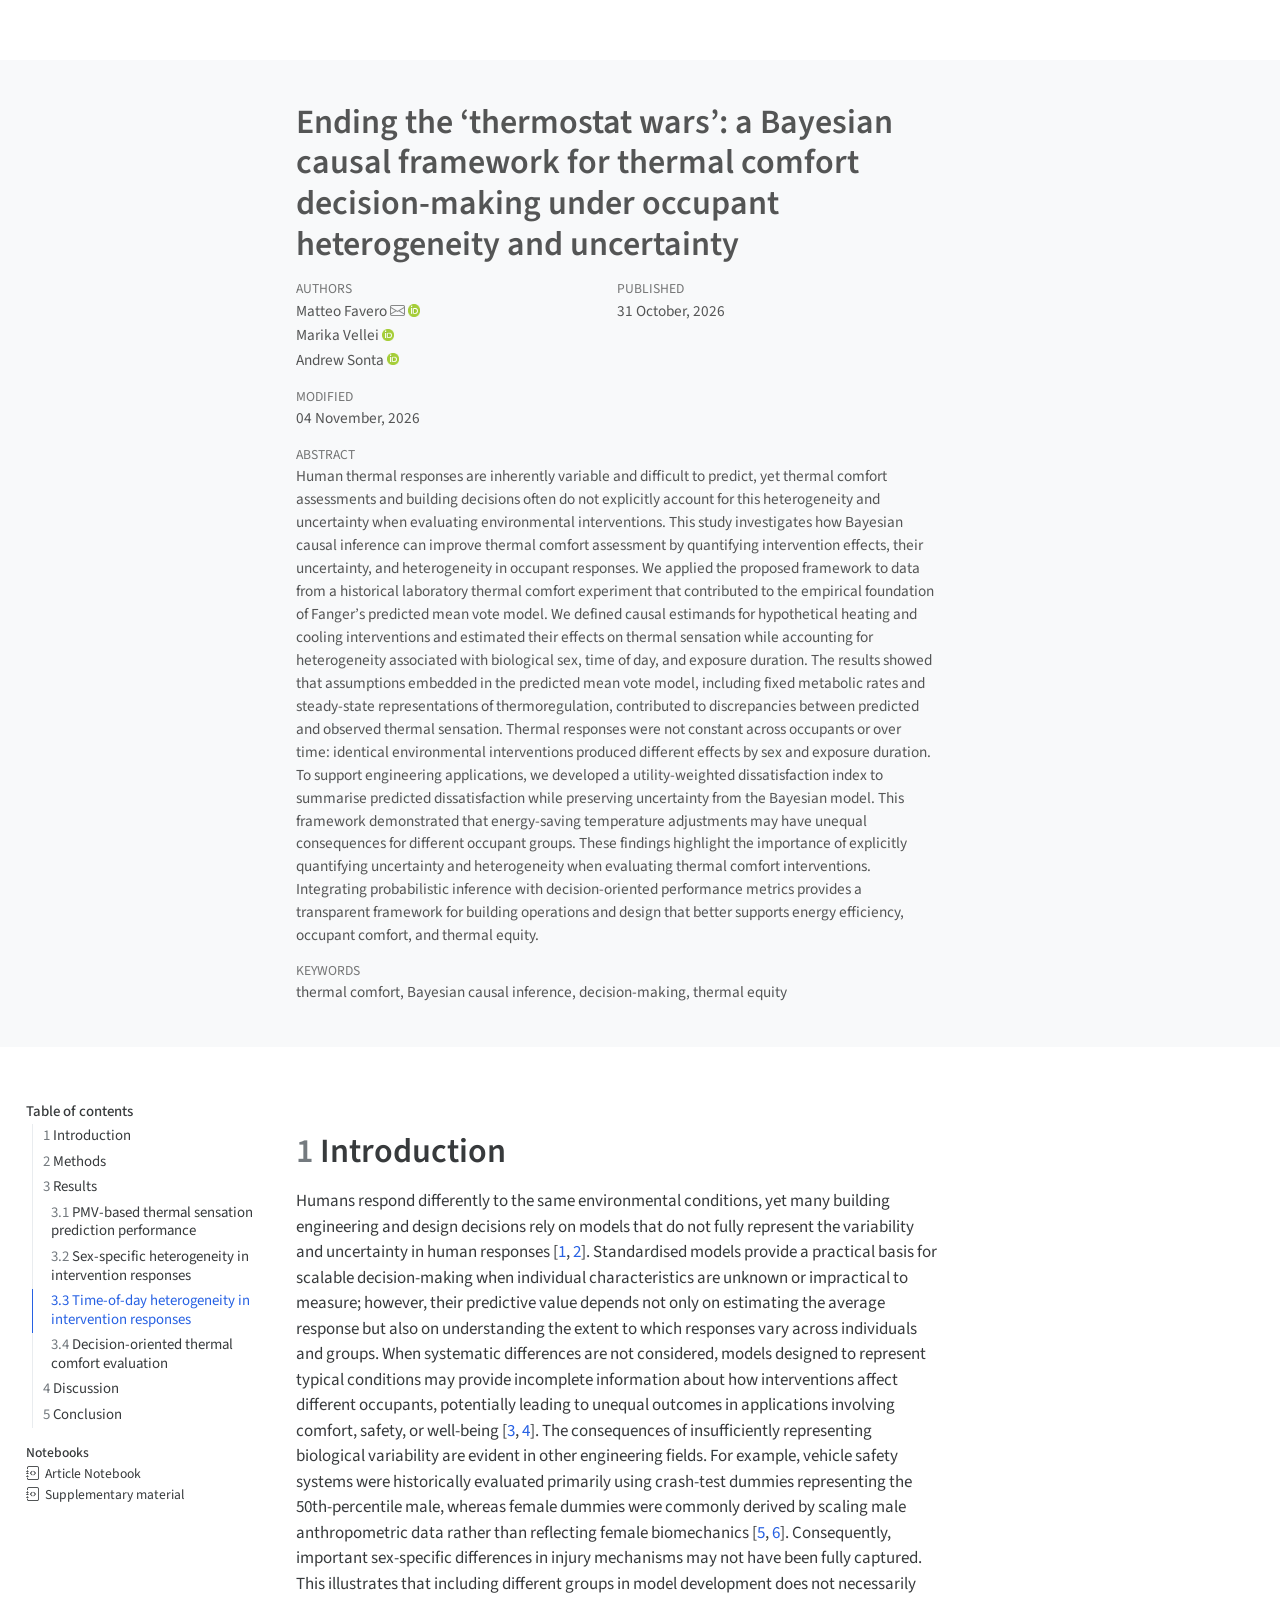
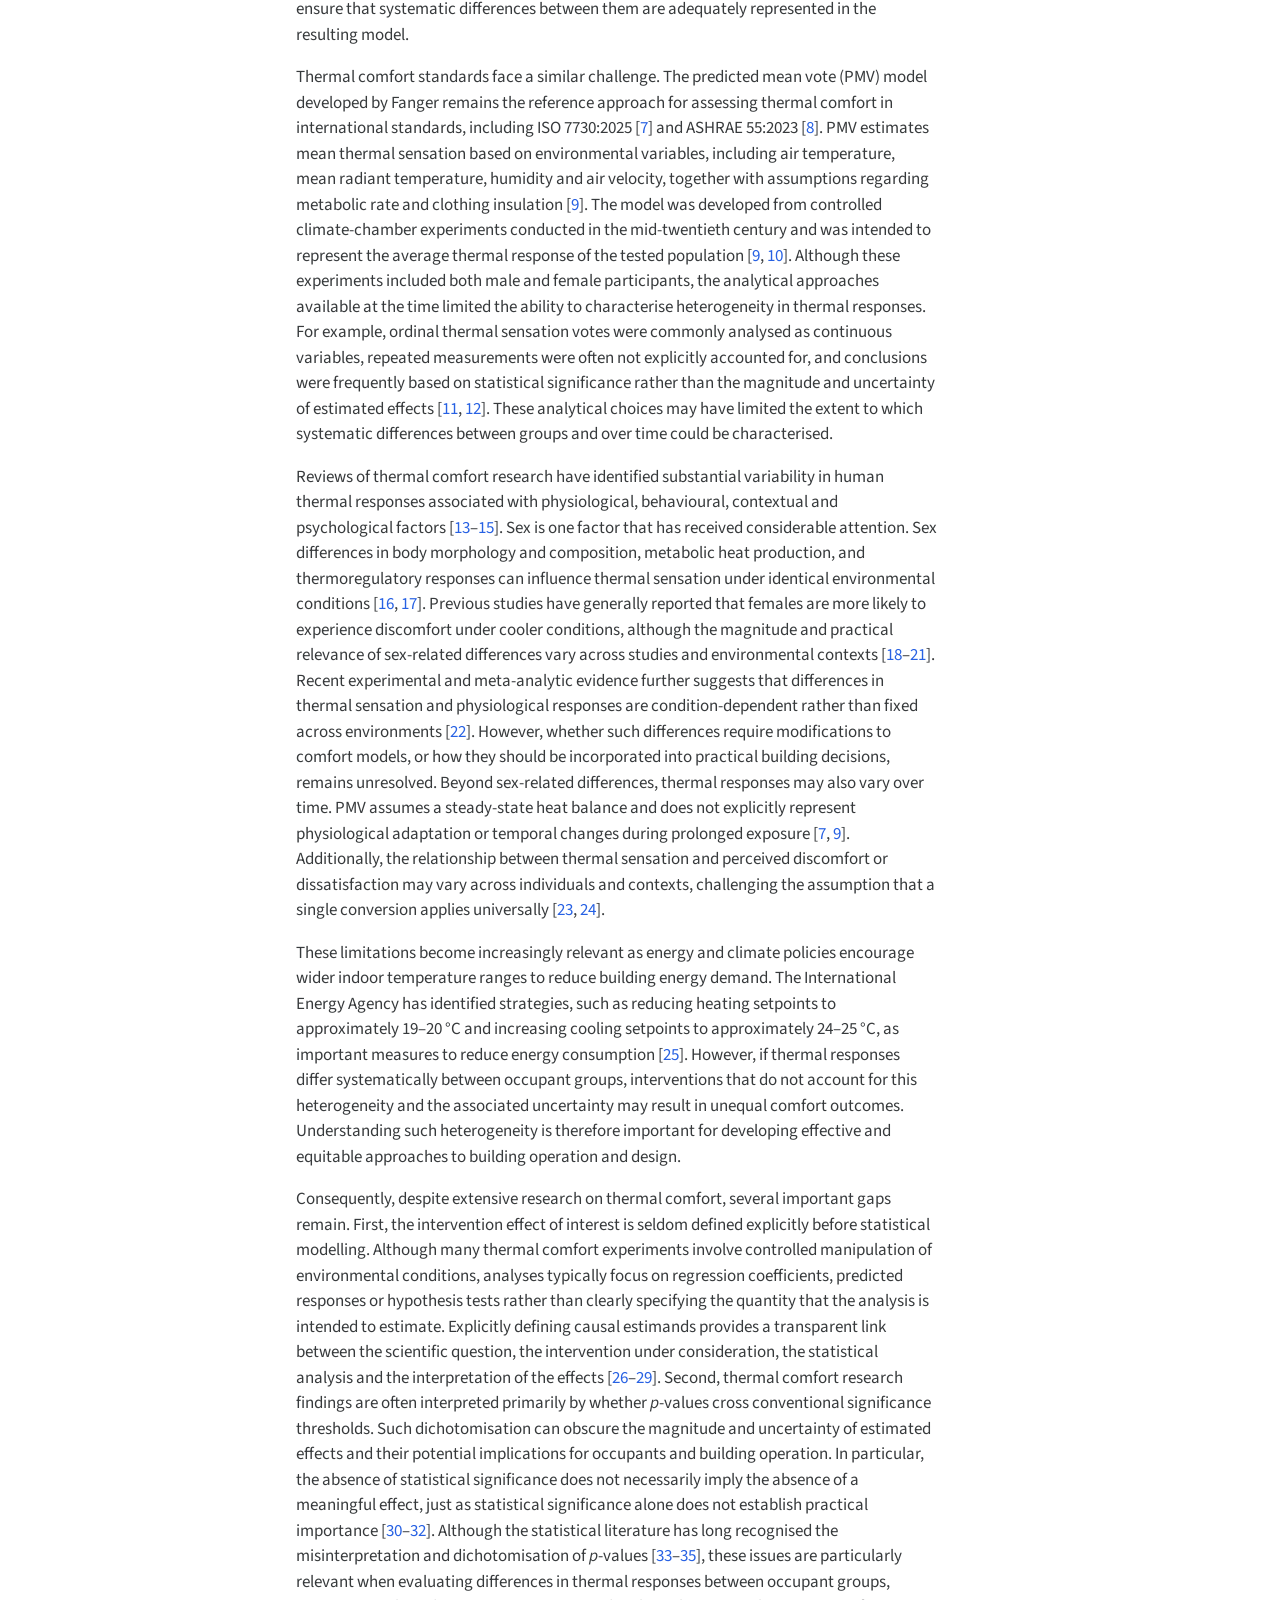
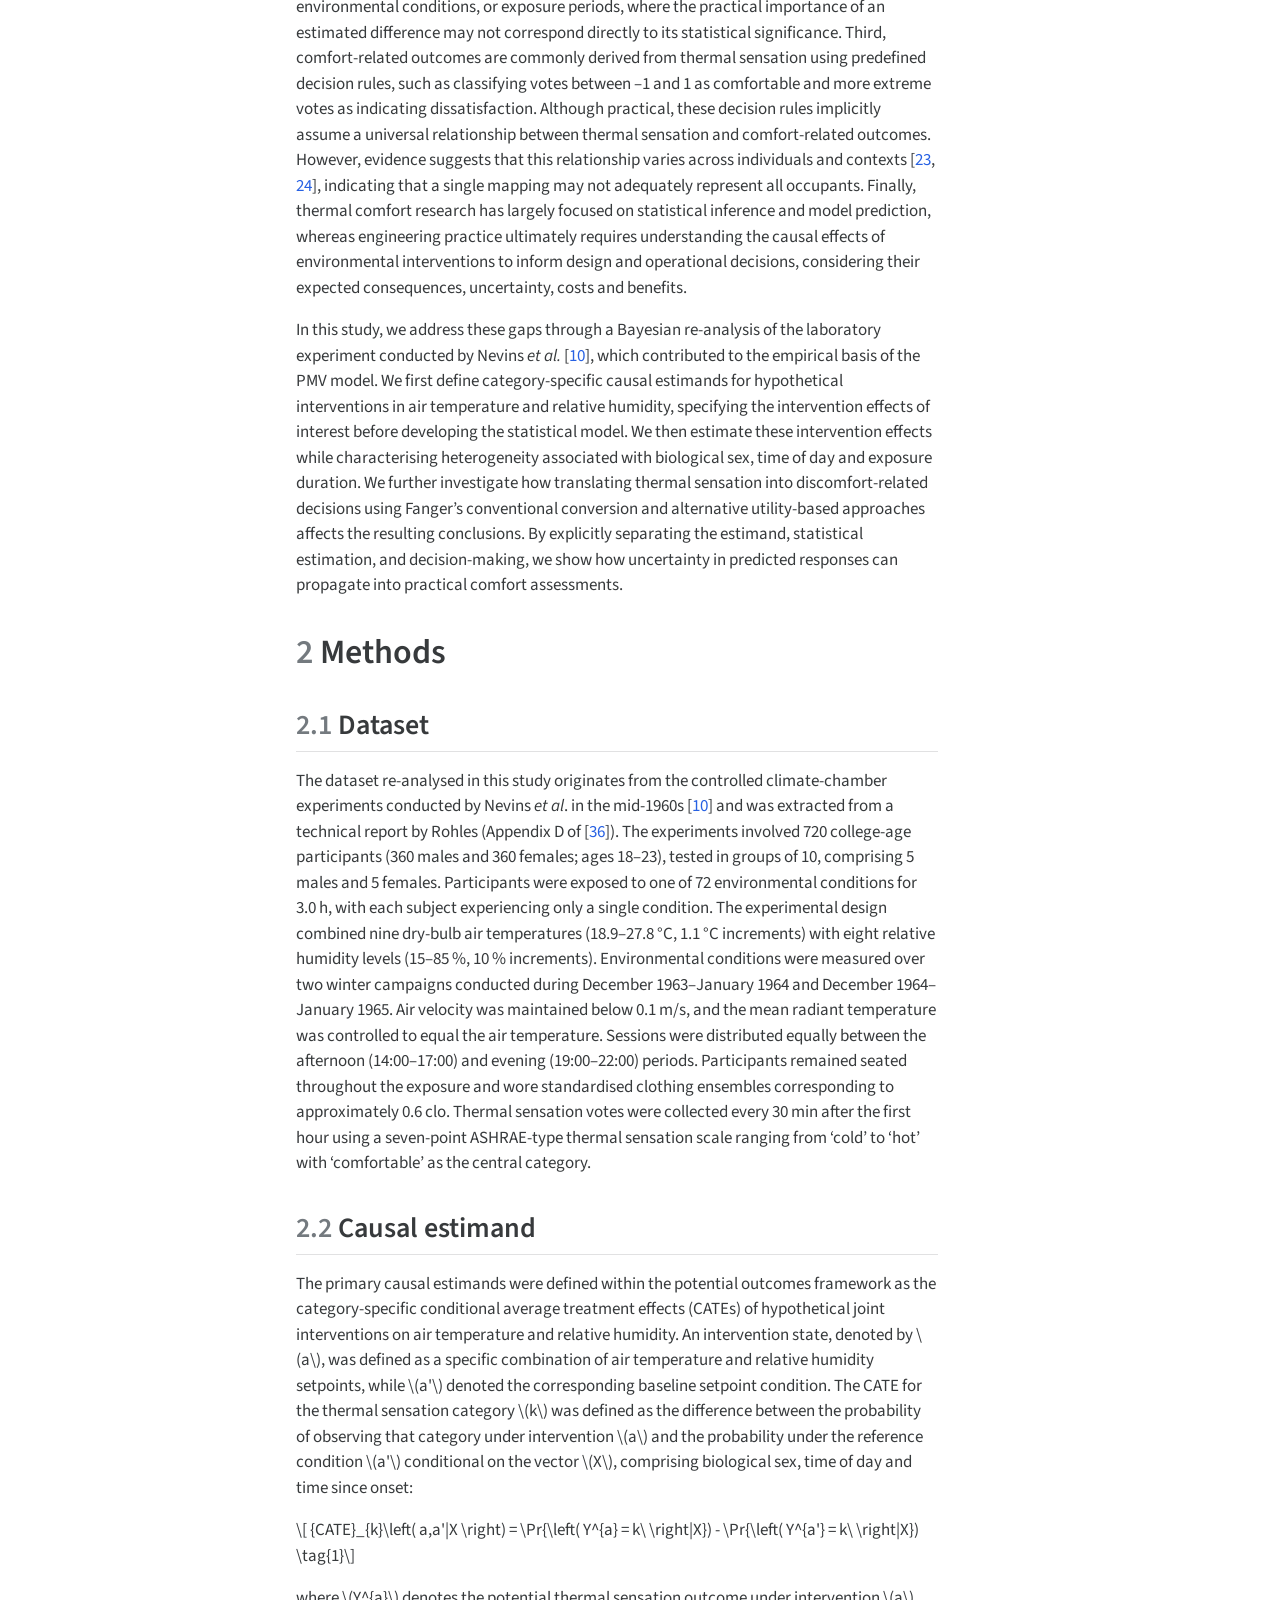
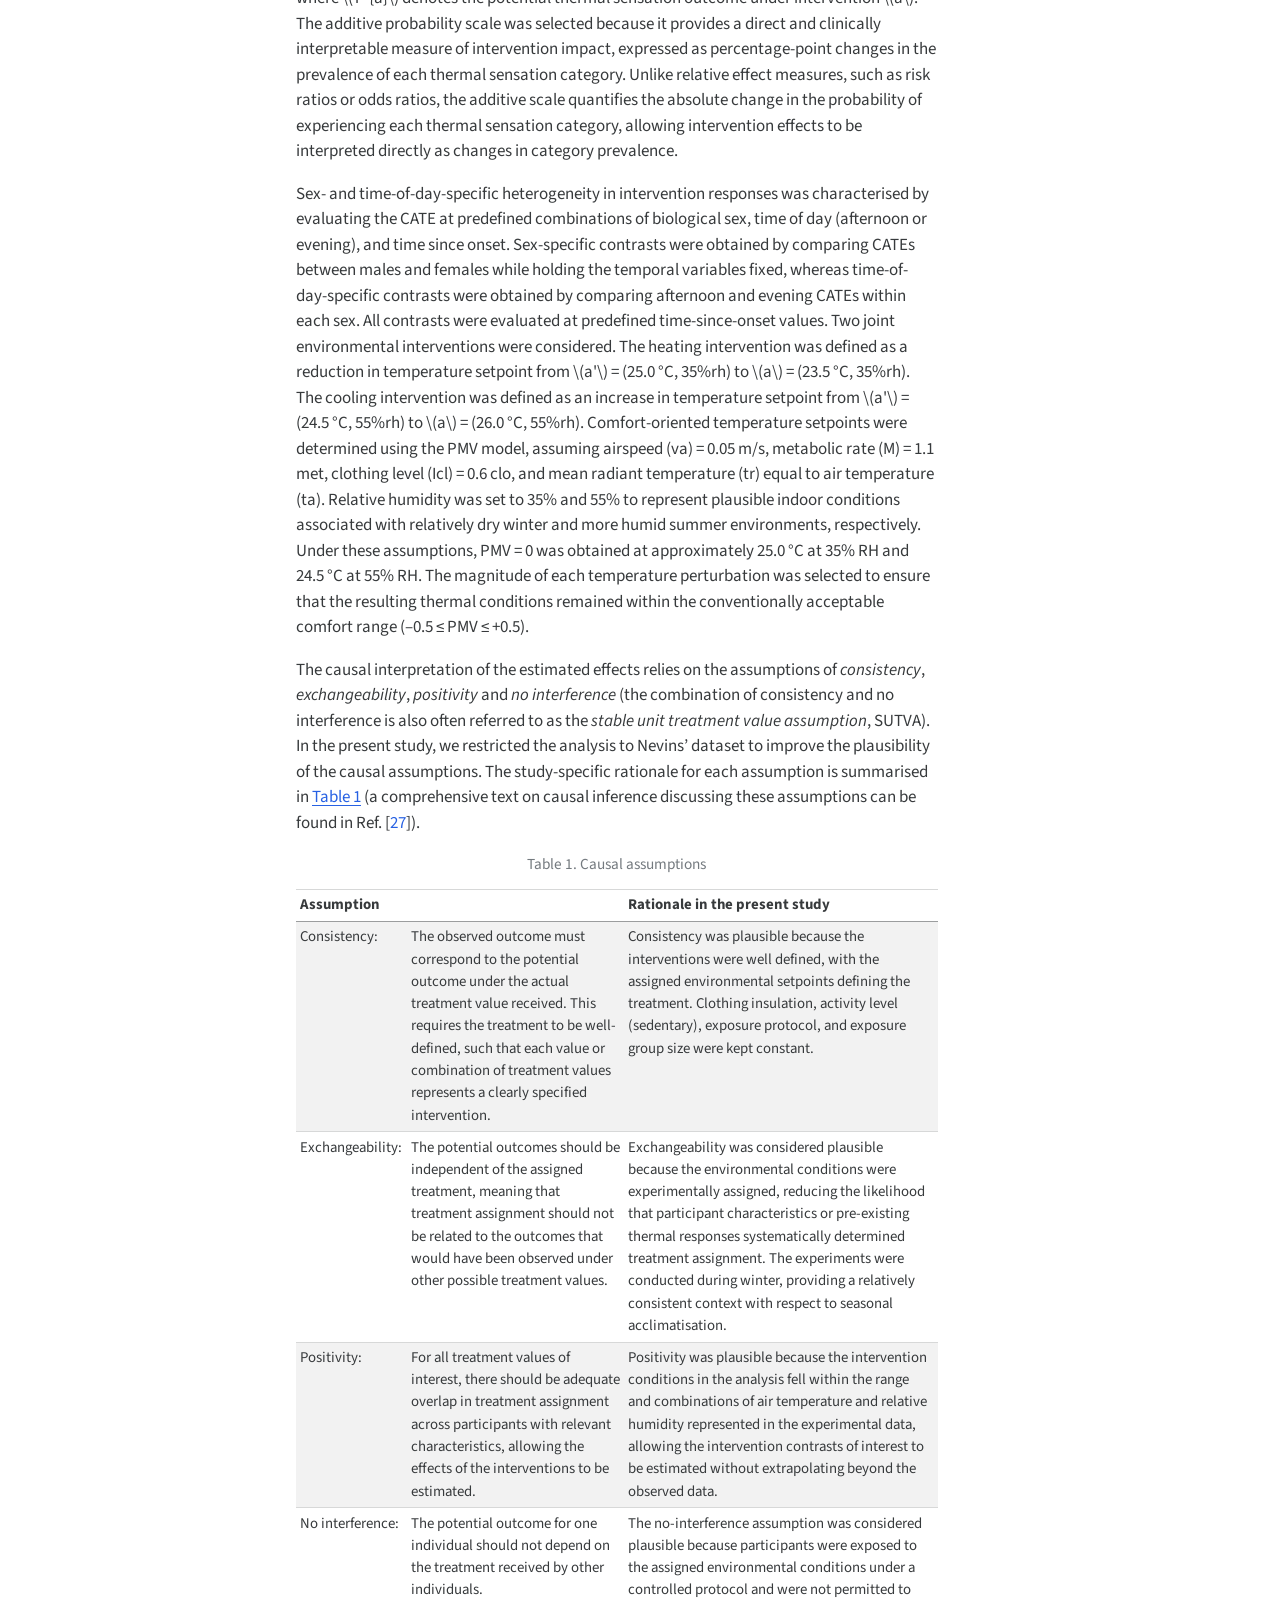
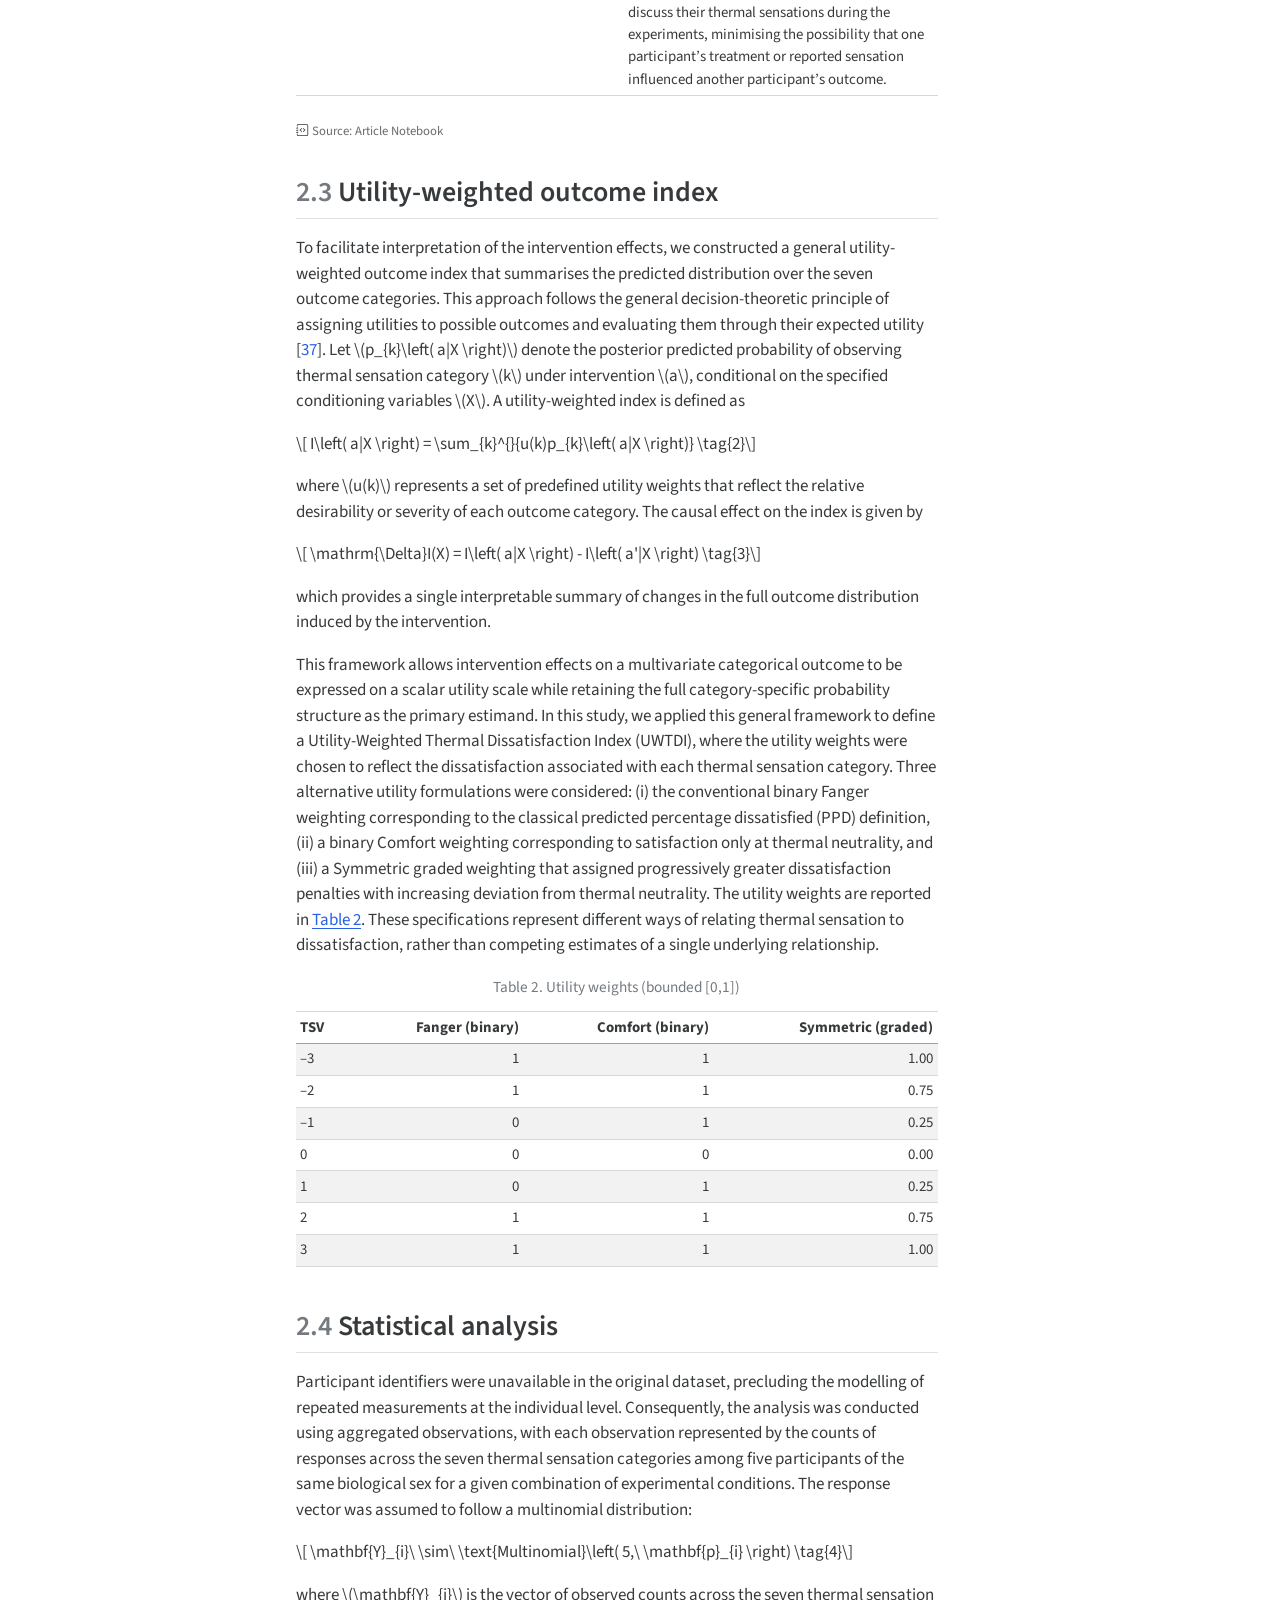
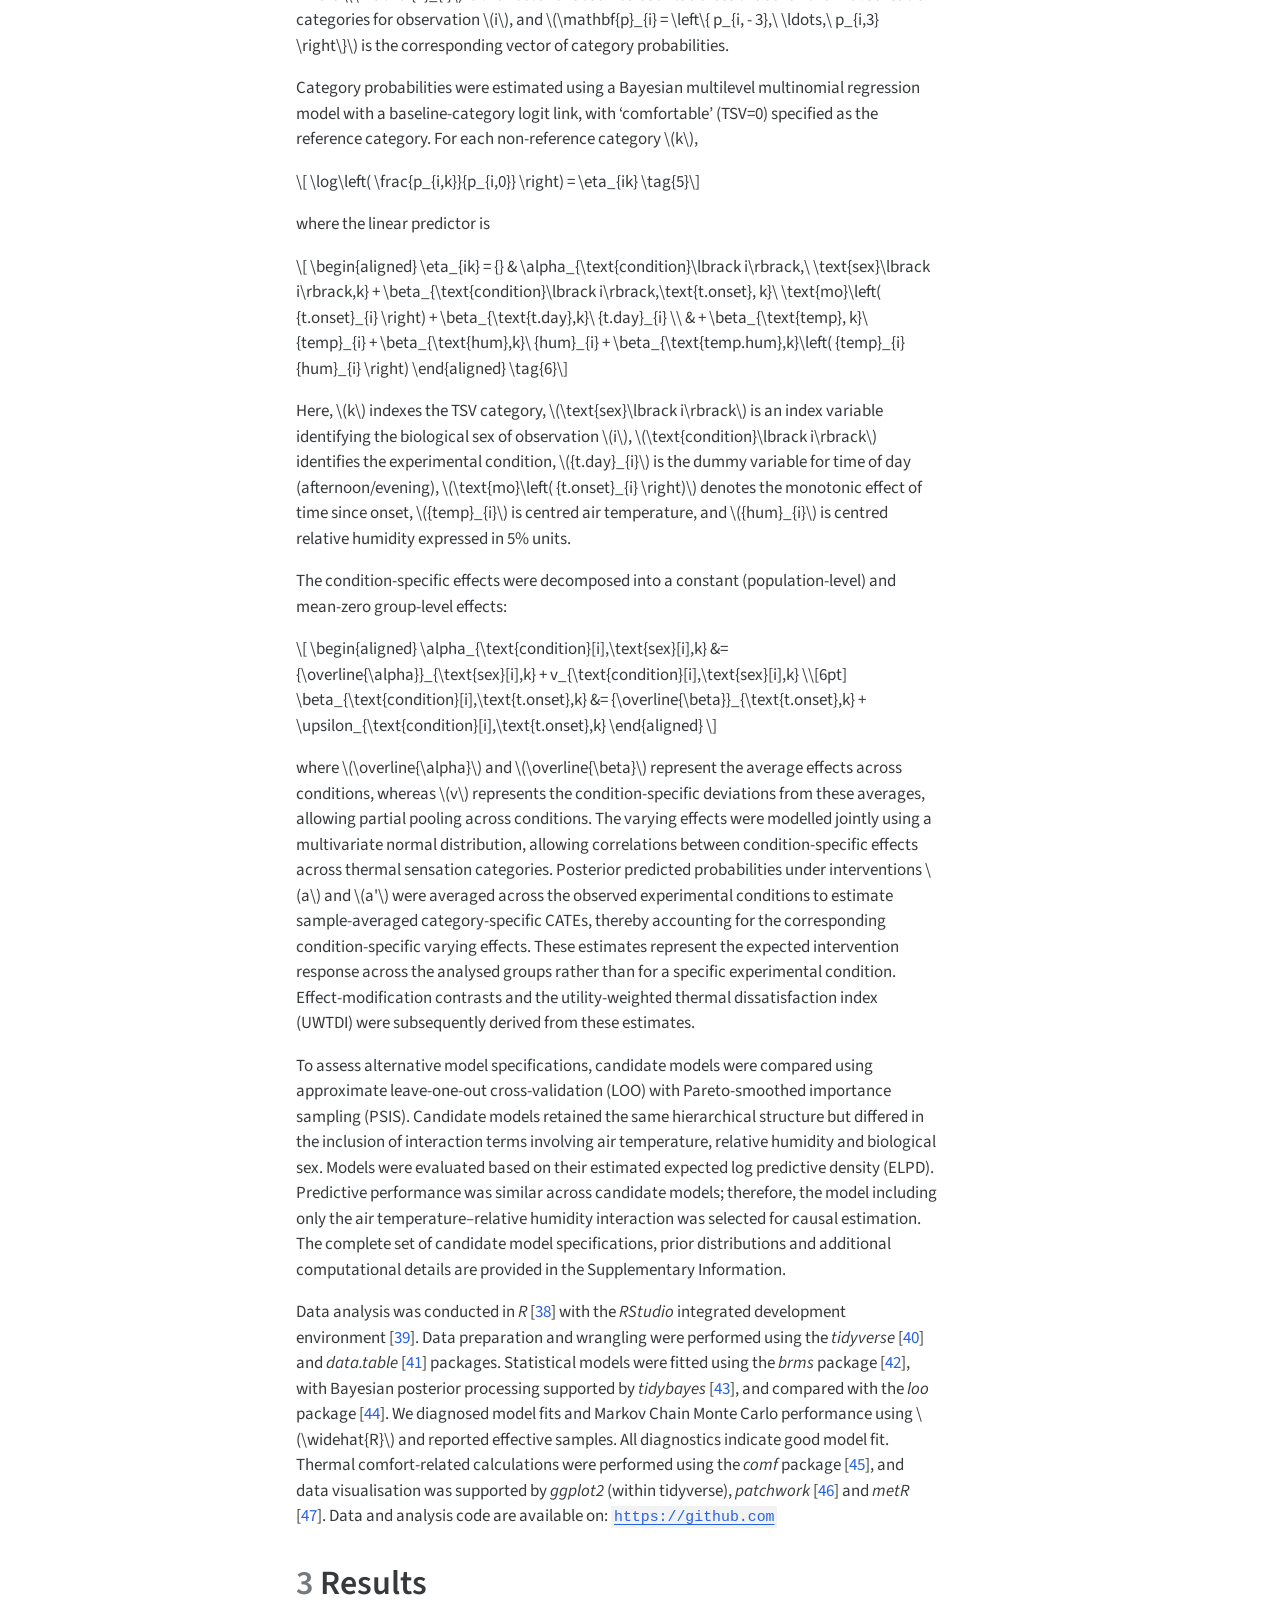
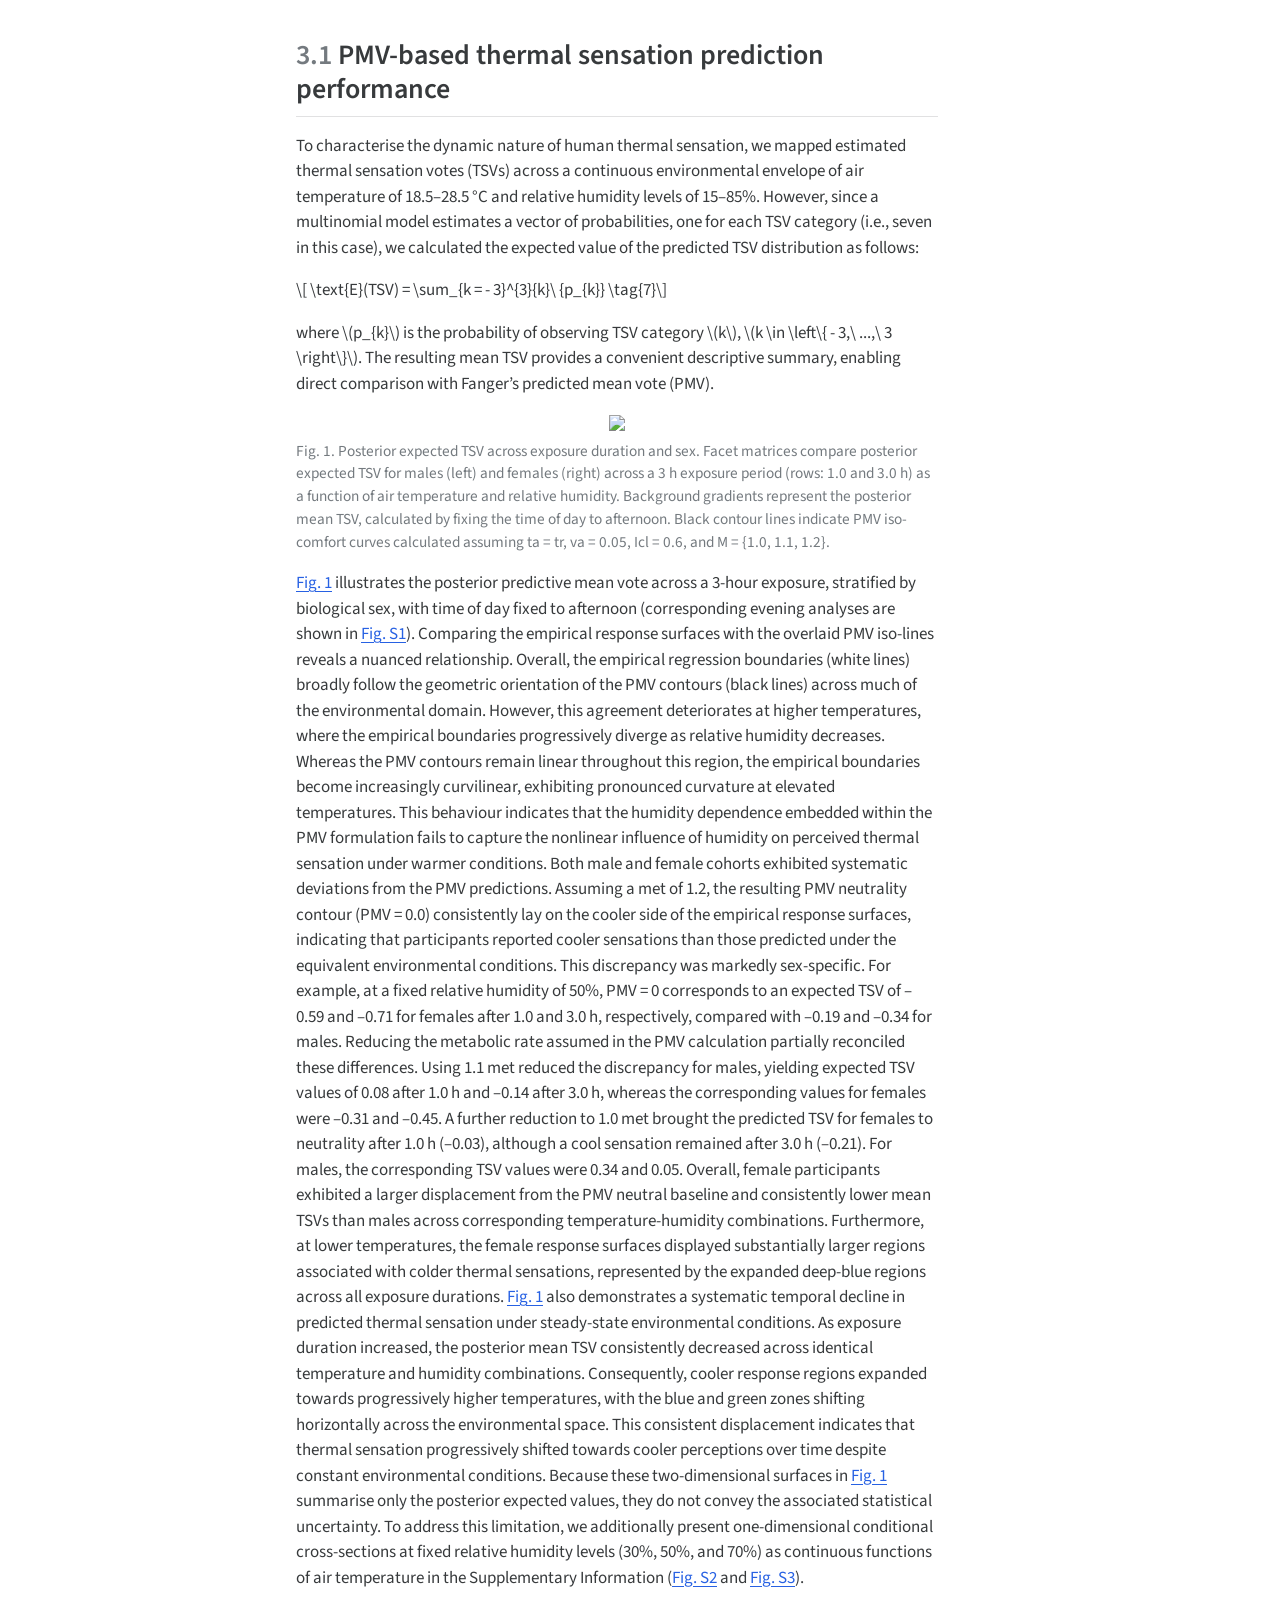
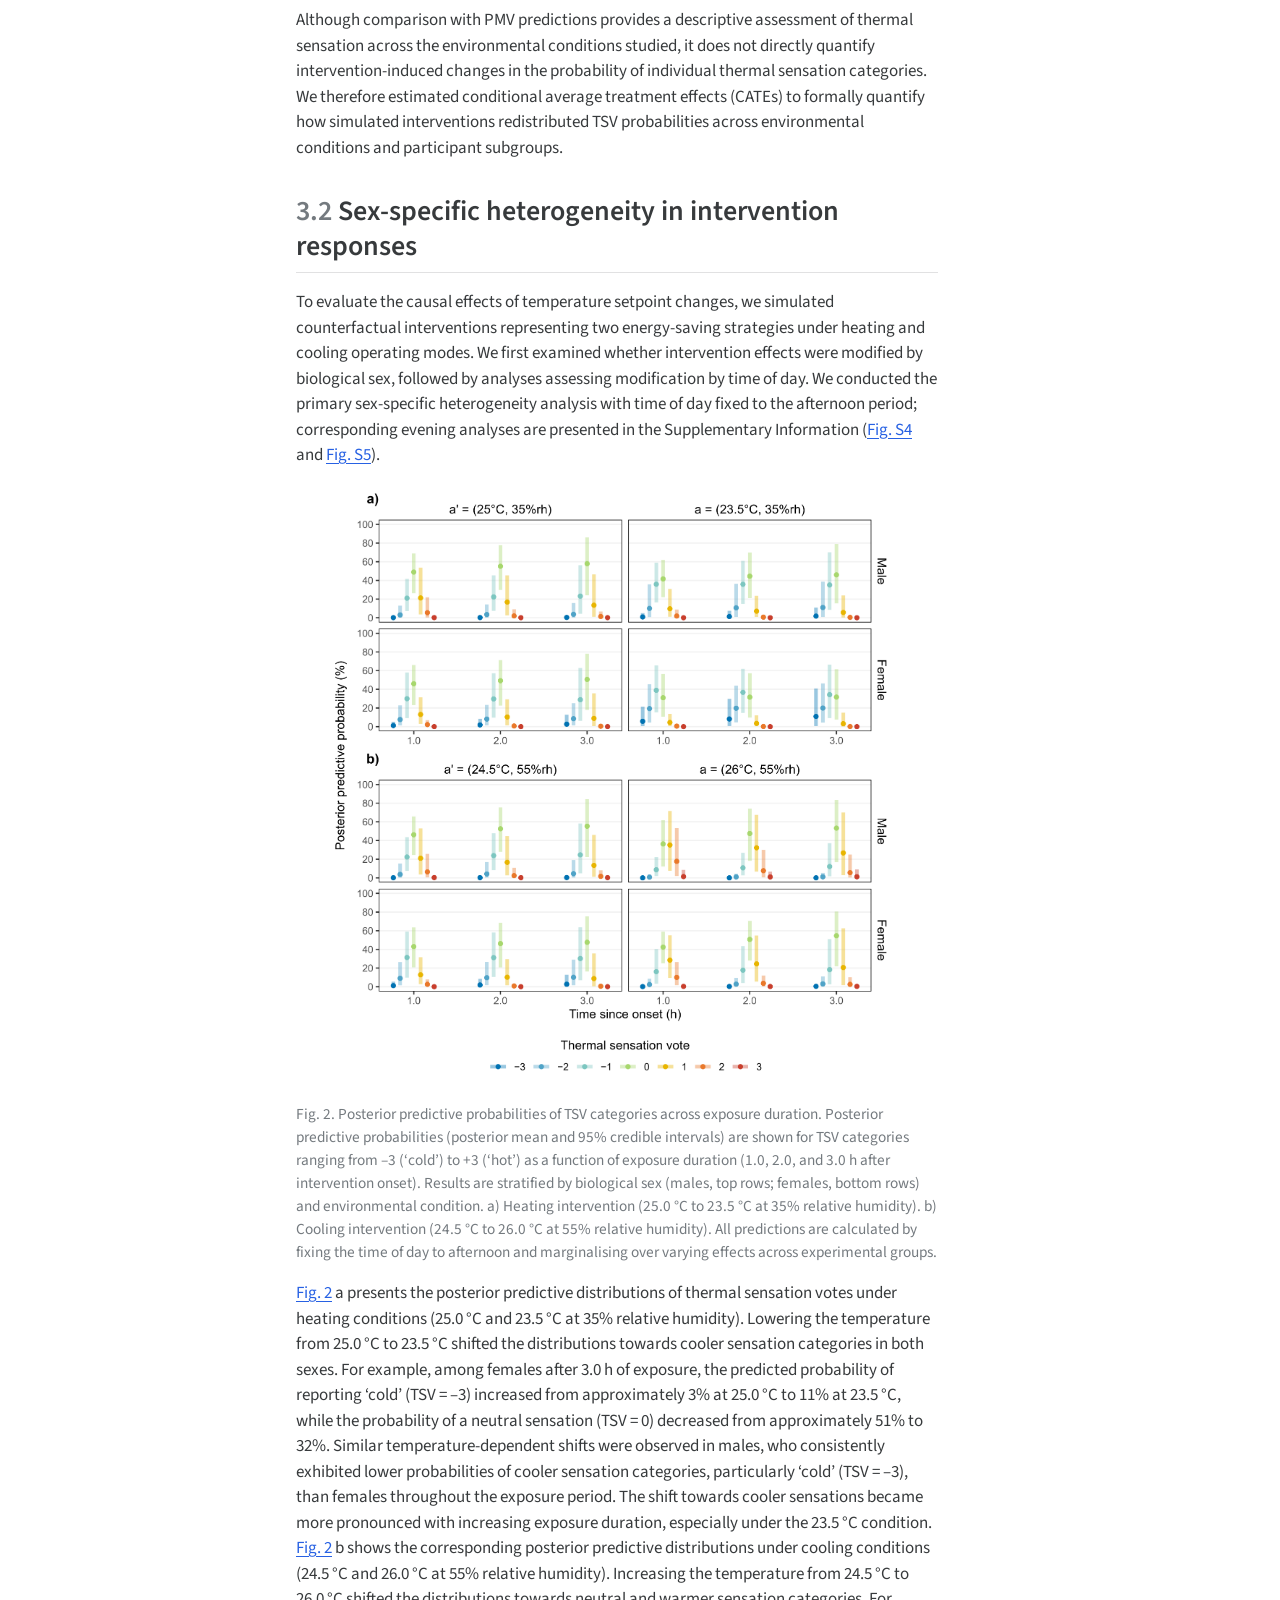
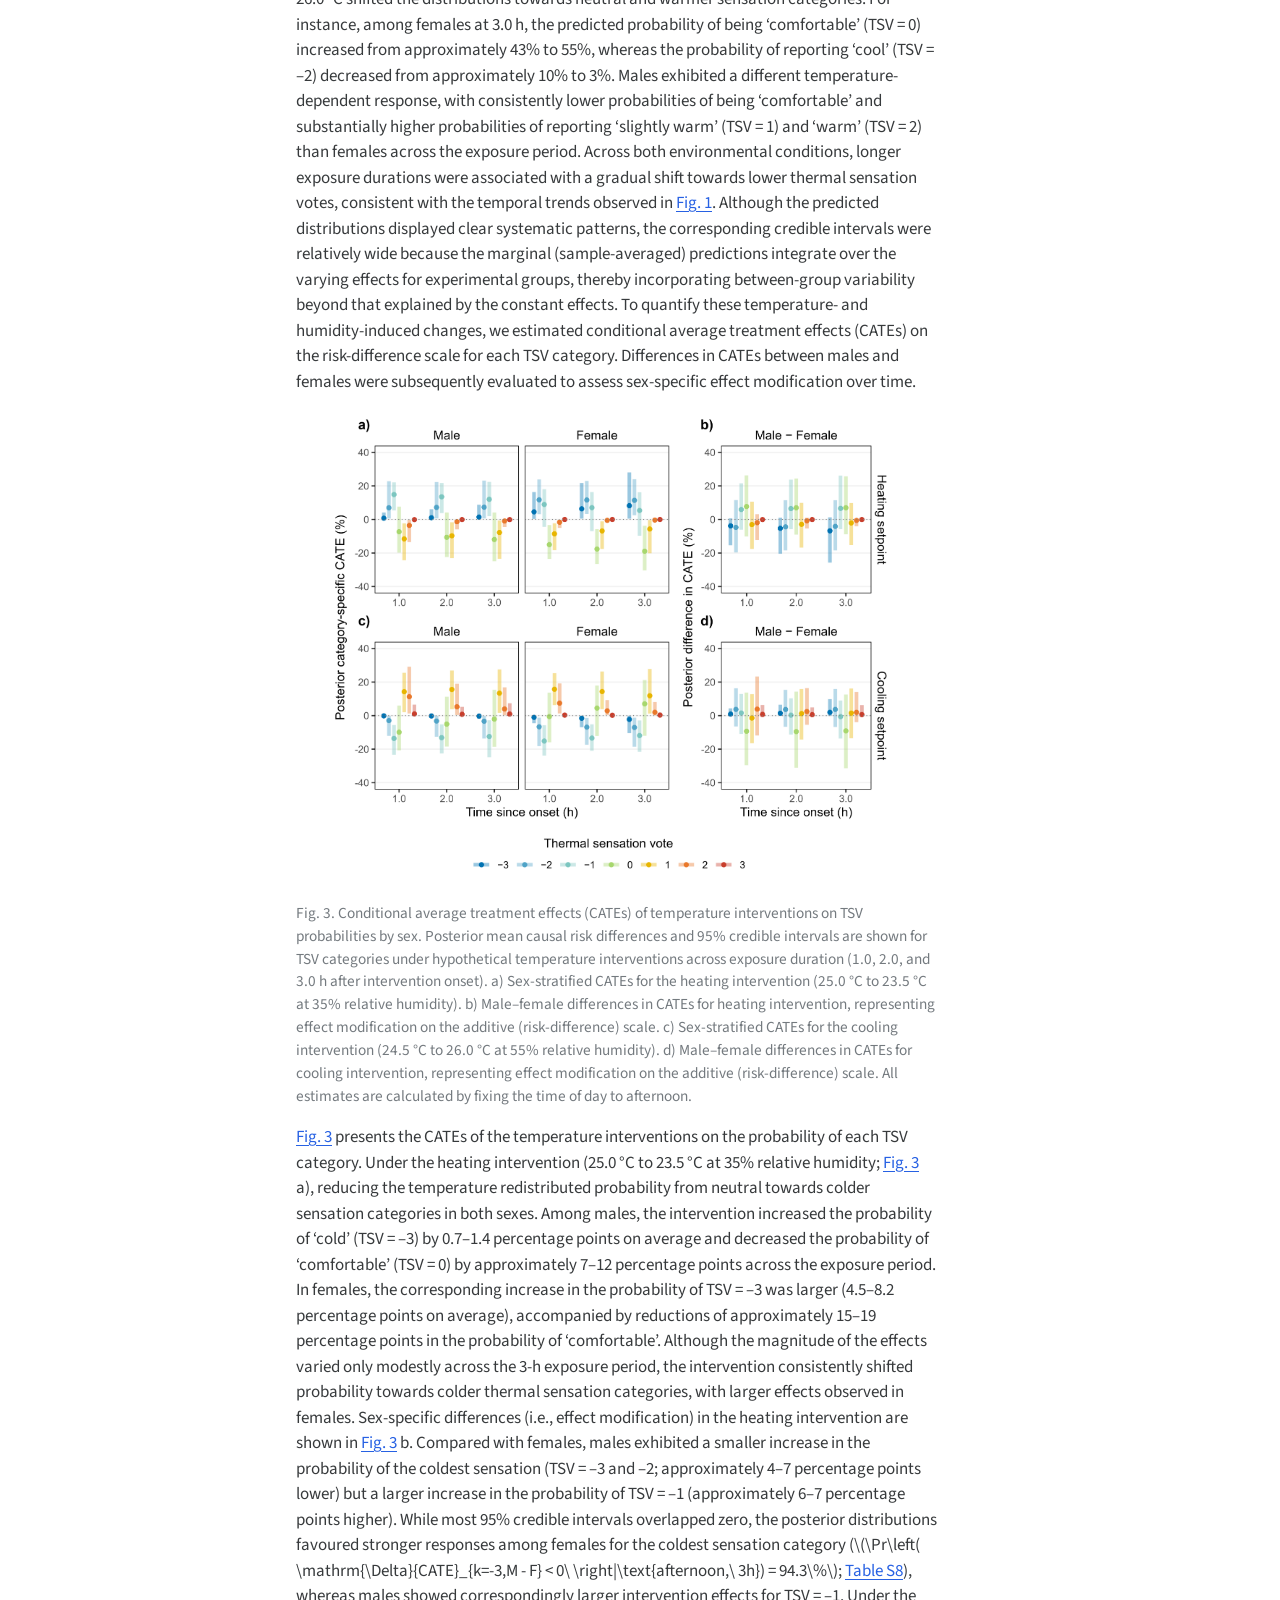
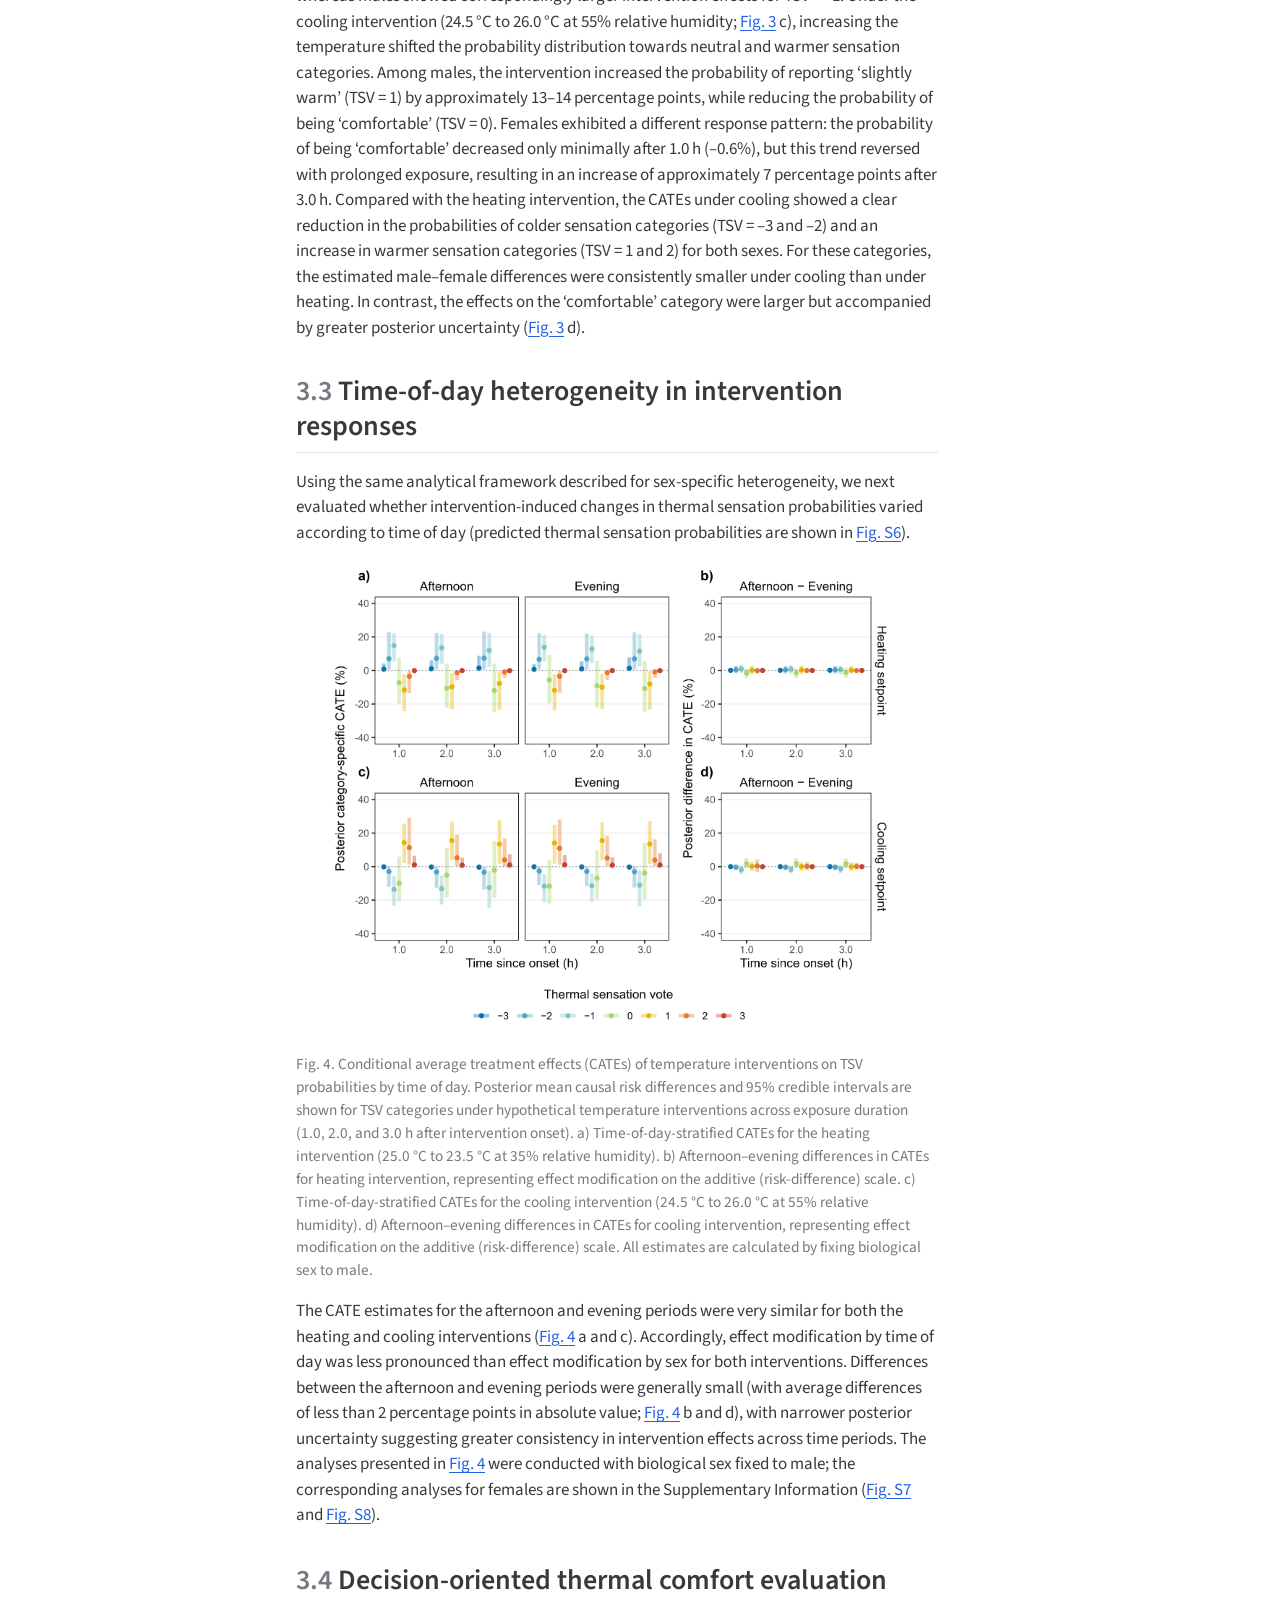
==== docs/index.html @ c88a86f2 "Update project structure" ====
<!DOCTYPE html>
<html xmlns="http://www.w3.org/1999/xhtml" lang="en" xml:lang="en"><head>
<meta http-equiv="Content-Type" content="text/html; charset=UTF-8">
<meta charset="utf-8">
<meta name="generator" content="quarto-1.10.18">
<meta name="viewport" content="width=device-width, initial-scale=1.0, user-scalable=yes">
<meta name="author" content="Matteo Favero">
<meta name="author" content="Marika Vellei">
<meta name="author" content="Andrew Sonta">
<meta name="keywords" content="thermal comfort, Bayesian causal inference, decision-making, thermal equity">
<title>Ending the ‘thermostat wars’: a Bayesian causal framework for thermal comfort decision-making under occupant heterogeneity and uncertainty</title>
<style>
/* Default styles provided by pandoc.
** See https://pandoc.org/MANUAL.html#variables-for-html for config info.
*/
span.smallcaps{font-variant: small-caps;}
div.columns{display: flex; gap: 1.5em;}
div.column{flex: auto;}
@media screen {
div.columns{gap: min(4vw, 1.5em);}
div.column{overflow-x: auto;}
}
div.hanging-indent{margin-left: 1.5em; text-indent: -1.5em;}
ul.task-list{list-style: none;}
ul.task-list li input[type="checkbox"] {
  width: 0.8em;
  margin: 0 0.8em 0.2em -1em; /* quarto-specific, see https://github.com/quarto-dev/quarto-cli/issues/4556 */ 
  vertical-align: middle;
}
/* CSS for citations */
div.csl-bib-body { }
div.csl-entry {
  clear: both;
  margin-bottom: 0em;
}
.hanging-indent div.csl-entry {
  margin-left:2em;
  text-indent:-2em;
}
div.csl-left-margin {
  min-width:2em;
  float:left;
}
div.csl-right-inline {
  margin-left:2em;
  padding-left:1em;
}
div.csl-indent {
  margin-left: 2em;
}</style>

<script src="site_libs/clipboard/clipboard.min.js"></script>
<script src="site_libs/quarto-html/quarto.js" type="module"></script>
<script src="site_libs/quarto-html/tabsets/tabsets.js" type="module"></script>
<script src="site_libs/quarto-html/popper.min.js"></script>
<script src="site_libs/quarto-html/tippy.umd.min.js"></script>
<script src="site_libs/quarto-html/anchor.min.js"></script>
<link href="site_libs/quarto-html/tippy.css" rel="stylesheet">
<link href="site_libs/quarto-html/quarto-syntax-highlighting-64a204ab8560d761af7679ceaba22944.css" rel="stylesheet" id="quarto-text-highlighting-styles">
<script src="site_libs/bootstrap/bootstrap.min.js"></script>
<link href="site_libs/bootstrap/bootstrap-icons.css" rel="stylesheet">
<link href="site_libs/bootstrap/bootstrap-1ea445cae72b723d9bfb50b01b6c1011.min.css" rel="stylesheet" append-hash="true" id="quarto-bootstrap" data-mode="light">
<script src="site_libs/quarto-contrib/glightbox/glightbox.min.js"></script>
<link href="site_libs/quarto-contrib/glightbox/glightbox.min.css" rel="stylesheet">
<link href="site_libs/quarto-contrib/glightbox/lightbox.css" rel="stylesheet"><script src="https://cdnjs.cloudflare.com/polyfill/v3/polyfill.min.js?features=es6"></script><script defer="" src="https://cdn.jsdelivr.net/npm/mathjax@4/tex-chtml.js" type="text/javascript"></script><script type="text/javascript">
const typesetMath = (el) => {
  if (window.MathJax) {
    // MathJax Typeset
    window.MathJax.typeset([el]);
  } else if (window.katex) {
    // KaTeX Render
    var mathElements = el.getElementsByClassName("math");
    var macros = [];
    for (var i = 0; i < mathElements.length; i++) {
      var texText = mathElements[i].firstChild;
      if (mathElements[i].tagName == "SPAN" && texText && texText.data) {
        window.katex.render(texText.data, mathElements[i], {
          displayMode: mathElements[i].classList.contains('display'),
          throwOnError: false,
          macros: macros,
          fleqn: false
        });
      }
    }
  }
}
window.Quarto = {
  typesetMath
};
</script><link rel="stylesheet" href="styles.css">
<meta name="citation_title" content="Ending the ‘thermostat wars’: a Bayesian causal framework for thermal comfort decision-making under occupant heterogeneity and uncertainty">
<meta name="citation_abstract" content="Human thermal responses are inherently variable and difficult to predict, yet thermal comfort assessments and building decisions often do not explicitly account for this heterogeneity and uncertainty when evaluating environmental interventions. This study investigates how Bayesian causal inference can improve thermal comfort assessment by quantifying intervention effects, their uncertainty, and heterogeneity in occupant responses. We applied the proposed framework to data from a historical laboratory thermal comfort experiment that contributed to the empirical foundation of Fanger’s predicted mean vote model. We defined causal estimands for hypothetical heating and cooling interventions and estimated their effects on thermal sensation while accounting for heterogeneity associated with biological sex, time of day, and exposure duration. The results showed that assumptions embedded in the predicted mean vote model, including fixed metabolic rates and steady-state representations of thermoregulation, contributed to discrepancies between predicted and observed thermal sensation. Thermal responses were not constant across occupants or over time: identical environmental interventions produced different effects by sex and exposure duration. To support engineering applications, we developed a utility-weighted dissatisfaction index to summarise predicted dissatisfaction while preserving uncertainty from the Bayesian model. This framework demonstrated that energy-saving temperature adjustments may have unequal consequences for different occupant groups. These findings highlight the importance of explicitly quantifying uncertainty and heterogeneity when evaluating thermal comfort interventions. Integrating probabilistic inference with decision-oriented performance metrics provides a transparent framework for building operations and design that better supports energy efficiency, occupant comfort, and thermal equity.
">
<meta name="citation_keywords" content="thermal comfort,Bayesian causal inference,decision-making,thermal equity">
<meta name="citation_author" content="Matteo Favero">
<meta name="citation_author" content="Marika Vellei">
<meta name="citation_author" content="Andrew Sonta">
<meta name="citation_publication_date" content="2026-10-31">
<meta name="citation_cover_date" content="2026-10-31">
<meta name="citation_year" content="2026">
<meta name="citation_online_date" content="2026-10-31">
<meta name="citation_language" content="en">
<meta name="citation_journal_title" content="Submitted to Building and Environment">
<meta name="citation_reference" content="citation_title=Personal comfort models  a new paradigm in thermal comfort for occupant-centric environmental control;,citation_author=Joyce Kim;,citation_author=Stefano Schiavon;,citation_author=Gail Brager;,citation_publication_date=2018-03-15;,citation_cover_date=2018-03-15;,citation_year=2018;,citation_doi=10.1016/j.buildenv.2018.01.023;,citation_volume=132;,citation_journal_title=Building and Environment;">
<meta name="citation_reference" content="citation_title=Personal differences in thermal comfort perception: Observations from a field study in brisbane, australia;,citation_author=T. Kramer;,citation_author=V. Garcia-Hansen;,citation_author=S. Omrani;,citation_author=J. Zhou;,citation_author=D. Chen;,citation_publication_date=2023-11-01;,citation_cover_date=2023-11-01;,citation_year=2023;,citation_doi=10.1016/j.buildenv.2023.110873;,citation_volume=245;,citation_journal_title=Building and Environment;">
<meta name="citation_reference" content="citation_title=Human physiology for personal thermal comfort-based HVAC control  a review;,citation_author=Dragos-Ioan Bogatu;,citation_author=Jun Shinoda;,citation_author=José Joaquín Aguilera;,citation_author=Bjarne W. Olesen;,citation_author=Futa Watanabe;,citation_author=Yosuke Kaneko;,citation_author=Ongun B. Kazanci;,citation_publication_date=2023-07-15;,citation_cover_date=2023-07-15;,citation_year=2023;,citation_fulltext_html_url=https://www.sciencedirect.com/science/article/pii/S0360132323004456;,citation_doi=10.1016/j.buildenv.2023.110418;,citation_volume=240;,citation_journal_title=Building and Environment;">
<meta name="citation_reference" content="citation_title=A systematic review of personal thermal comfort models;,citation_author=Larissa Arakawa Martins;,citation_author=Veronica Soebarto;,citation_author=Terence Williamson;,citation_publication_date=2022-01-01;,citation_cover_date=2022-01-01;,citation_year=2022;,citation_doi=10.1016/j.buildenv.2021.108502;,citation_volume=207;,citation_journal_title=Building and Environment;">
<meta name="citation_reference" content="citation_title=Design and evaluation of the initial 50th percentile female prototype rear impact dummy, BioRID P50F  indications for the need of an additional dummy size;,citation_author=Anna Carlsson;,citation_author=Johan Davidsson;,citation_author=Astrid Linder;,citation_author=Mats Y. Svensson;,citation_publication_date=2021;,citation_cover_date=2021;,citation_year=2021;,citation_doi=10.3389/fbioe.2021.687058;,citation_volume=9;,citation_journal_title=Frontiers in Bioengineering and Biotechnology;">
<meta name="citation_reference" content="citation_title=Inclusive crash test dummies: Rethinking standards and reference models;,citation_fulltext_html_url=https://genderedinnovations.stanford.edu/case-studies/crash.html;">
<meta name="citation_reference" content="citation_title=Ergonomics of the thermal environment  analytical determination and interpretation of thermal comfort using calculation of the PMV and PPD indices and local thermal comfort criteria (ISO 7730:2025);,citation_author=undefined International Organization for Standardization;">
<meta name="citation_reference" content="citation_title=Thermal environmental conditions for human occupancy (ANSI/ASHRAE standard 55:2023);,citation_author=undefined American National Standards Institute &amp;amp;amp; American Society of Heating, Refrigerating and Air-Conditioning Engineers;">
<meta name="citation_reference" content="citation_title=Thermal comfort. Analysis and applications in environmental engineering;,citation_author=Poul O Fanger;,citation_publication_date=1970;,citation_cover_date=1970;,citation_year=1970;">
<meta name="citation_reference" content="citation_title=Temperature-humidity chart for themal comfort of seated persons;,citation_author=Ralph G. Nevins;,citation_author=Frederick H. Rohles;,citation_author=Wayne Springer;,citation_author=A. M. Feyerherm;,citation_publication_date=1966;,citation_cover_date=1966;,citation_year=1966;,citation_volume=72;,citation_journal_title=ASHRAE Transactions;">
<meta name="citation_reference" content="citation_title=Analysis of subjective thermal comfort data: A statistical point of view;,citation_author=Matteo Favero;,citation_author=Antonio Luparelli;,citation_author=Salvatore Carlucci;,citation_publication_date=2023-02-15;,citation_cover_date=2023-02-15;,citation_year=2023;,citation_doi=10.1016/j.enbuild.2022.112755;,citation_volume=281;,citation_journal_title=Energy and Buildings;">
<meta name="citation_reference" content="citation_title=Ten questions concerning statistical data analysis in human-centric buildings research: A focus on thermal comfort investigations;,citation_author=Matteo Favero;,citation_author=Salvatore Carlucci;,citation_author=Giorgia Chinazzo;,citation_author=Jan Kloppenborg Møller;,citation_author=Marcel Schweiker;,citation_author=Marika Vellei;,citation_author=Andrew Sonta;,citation_publication_date=2024-10-01;,citation_cover_date=2024-10-01;,citation_year=2024;,citation_doi=10.1016/j.buildenv.2024.111903;,citation_volume=264;,citation_journal_title=Building and Environment;">
<meta name="citation_reference" content="citation_title=A review of human thermal comfort in the built environment;,citation_author=Ricardo Forgiarini Rupp;,citation_author=Natalia Giraldo Vásquez;,citation_author=Roberto Lamberts;,citation_publication_date=2015-10-15;,citation_cover_date=2015-10-15;,citation_year=2015;,citation_doi=10.1016/j.enbuild.2015.07.047;,citation_volume=105;,citation_journal_title=Energy and Buildings;">
<meta name="citation_reference" content="citation_title=Field studies on human thermal comfort  an overview;,citation_author=Asit Kumar Mishra;,citation_author=Maddali Ramgopal;,citation_publication_date=2013-06-01;,citation_cover_date=2013-06-01;,citation_year=2013;,citation_doi=10.1016/j.buildenv.2013.02.015;,citation_volume=64;,citation_journal_title=Building and Environment;">
<meta name="citation_reference" content="citation_title=Drivers of diversity in human thermal perception  a review for holistic comfort models;,citation_author=Marcel Schweiker;,citation_author=Gesche M. Huebner;,citation_author=Boris R. M. Kingma;,citation_author=Rick Kramer;,citation_author=Hannah Pallubinsky;,citation_publication_date=2018-10-02;,citation_cover_date=2018-10-02;,citation_year=2018;,citation_issue=4;,citation_doi=10.1080/23328940.2018.1534490;,citation_volume=5;,citation_journal_title=Temperature;">
<meta name="citation_reference" content="citation_title=Thermal comfort and gender: A literature review;,citation_author=S. Karjalainen;,citation_publication_date=2012-04-01;,citation_cover_date=2012-04-01;,citation_year=2012;,citation_issue=2;,citation_doi=10.1111/j.1600-0668.2011.00747.x;,citation_volume=22;,citation_journal_title=Indoor Air;">
<meta name="citation_reference" content="citation_title=Sex differences in thermal sensitivity and perception: Implications for behavioral and autonomic thermoregulation;,citation_author=Andrew M. Greenfield;,citation_author=Billie K. Alba;,citation_author=Gabrielle E. W. Giersch;,citation_author=Afton D. Seeley;,citation_publication_date=2023-05-01;,citation_cover_date=2023-05-01;,citation_year=2023;,citation_doi=10.1016/j.physbeh.2023.114126;,citation_volume=263;,citation_journal_title=Physiology &amp;amp;amp; Behavior;">
<meta name="citation_reference" content="citation_title=Implications of lower indoor temperatures  not cool for cold susceptible individuals across both sexes;,citation_author=Ricardo Forgiarini Rupp;,citation_author=Jacob Feder Piil;,citation_author=Claes Cubel;,citation_author=Lars Nybo;,citation_author=Jørn Toftum;,citation_publication_date=2023-04-01;,citation_cover_date=2023-04-01;,citation_year=2023;,citation_doi=10.1016/j.enbuild.2023.112829;,citation_volume=284;,citation_journal_title=Energy and Buildings;">
<meta name="citation_reference" content="citation_title=Thermal regulation and comfort during a mild-cold exposure in young japanese women complaining of unusual coldness;,citation_author=Kei Nagashima;,citation_author=Tamae Yoda;,citation_author=Tomoko Yagishita;,citation_author=Aki Taniguchi;,citation_author=Takayoshi Hosono;,citation_author=Kazuyuki Kanosue;,citation_publication_date=2002-03-01;,citation_cover_date=2002-03-01;,citation_year=2002;,citation_issue=3;,citation_doi=10.1152/japplphysiol.00399.2001;,citation_volume=92;,citation_journal_title=Journal of Applied Physiology;">
<meta name="citation_reference" content="citation_title=Gender differences in office occupant perception of indoor environmental quality (IEQ);,citation_author=Jungsoo Kim;,citation_author=Richard Dear;,citation_author=Christhina Cândido;,citation_author=Hui Zhang;,citation_author=Edward Arens;,citation_publication_date=2013-12-01;,citation_cover_date=2013-12-01;,citation_year=2013;,citation_doi=10.1016/j.buildenv.2013.08.022;,citation_volume=70;,citation_journal_title=Building and Environment;">
<meta name="citation_reference" content="citation_title=Gender differences in cutaneous laser doppler flow response to local direct and contralateral cooling;,citation_author=Ksenija Cankar;,citation_author=Žare Finderle;,citation_author=Martin Štrucl;,citation_publication_date=2000-05-24;,citation_cover_date=2000-05-24;,citation_year=2000;,citation_issue=3;,citation_doi=10.1159/000025729;,citation_volume=37;,citation_journal_title=Journal of Vascular Research;">
<meta name="citation_reference" content="citation_title=Do women feel colder by nature? A systematic literature review and meta-analysis of sex differences in physiological and subjective thermal responses;,citation_author=Marika Vellei;,citation_author=Hannah Pallubinsky;,citation_author=Dolaana Khovalyg;,citation_author=Sarah Carter;,citation_author=Giorgia Chinazzo;,citation_publication_date=2025-06-01;,citation_cover_date=2025-06-01;,citation_year=2025;,citation_doi=10.1016/j.buildenv.2025.112936;,citation_volume=277;,citation_journal_title=Building and Environment;">
<meta name="citation_reference" content="citation_title=Analysis of the accuracy on PMV  PPD model using the ASHRAE global thermal comfort database II;,citation_author=Toby Cheung;,citation_author=Stefano Schiavon;,citation_author=Thomas Parkinson;,citation_author=Peixian Li;,citation_author=Gail Brager;,citation_publication_date=2019-04-15;,citation_cover_date=2019-04-15;,citation_year=2019;,citation_doi=10.1016/j.buildenv.2019.01.055;,citation_volume=153;,citation_journal_title=Building and Environment;">
<meta name="citation_reference" content="citation_title=Evaluating assumptions of scales for subjective assessment of thermal environments  do laypersons perceive them the way, we researchers believe?;,citation_author=Marcel Schweiker;,citation_author=Maíra André;,citation_author=Farah Al-Atrash;,citation_author=Hanan Al-Khatri;,citation_author=Rea Risky Alprianti;,citation_author=Hayder Alsaad;,citation_author=Rucha Amin;,citation_author=Eleni Ampatzi;,citation_author=Alpha Yacob Arsano;,citation_author=Elie Azar;,citation_author=Bahareh Bannazadeh;,citation_author=Amina Batagarawa;,citation_author=Susanne Becker;,citation_author=Carolina Buonocore;,citation_author=Bin Cao;,citation_author=Joon-Ho Choi;,citation_author=Chungyoon Chun;,citation_author=Hein Daanen;,citation_author=Siti Aisyah Damiati;,citation_author=Lyrian Daniel;,citation_author=Renata De Vecchi;,citation_author=Shivraj Dhaka;,citation_author=Samuel Domínguez-Amarillo;,citation_author=Edyta Dudkiewicz;,citation_author=Lakshmi Prabha Edappilly;,citation_author=Jesica Fernández-Agüera;,citation_author=Mireille Folkerts;,citation_author=Arjan Frijns;,citation_author=Gabriel Gaona;,citation_author=Vishal Garg;,citation_author=Stephanie Gauthier;,citation_author=Shahla Ghaffari Jabbari;,citation_author=Djamila Harimi;,citation_author=Runa T. Hellwig;,citation_author=Gesche M Huebner;,citation_author=Quan Jin;,citation_author=Mina Jowkar;,citation_author=Jungsoo Kim;,citation_author=Nelson King;,citation_author=Boris Kingma;,citation_author=M. Donny Koerniawan;,citation_author=Jakub Kolarik;,citation_author=Shailendra Kumar;,citation_author=Alison Kwok;,citation_author=Roberto Lamberts;,citation_author=Marta Laska;,citation_author=M. C. Jeffrey Lee;,citation_author=Yoonhee Lee;,citation_author=Vanessa Lindermayr;,citation_author=Mohammadbagher Mahaki;,citation_author=Udochukwu Marcel-Okafor;,citation_author=Laura Marín-Restrepo;,citation_author=Anna Marquardsen;,citation_author=Francesco Martellotta;,citation_author=Jyotirmay Mathur;,citation_author=Isabel Mino-Rodriguez;,citation_author=Azadeh Montazami;,citation_author=Di Mou;,citation_author=Bassam Moujalled;,citation_author=Mia Nakajima;,citation_author=Edward Ng;,citation_author=Marcellinus Okafor;,citation_author=Mark Olweny;,citation_author=Wanlu Ouyang;,citation_author=Ana Lígia Papst de Abreu;,citation_author=Alexis Pérez-Fargallo;,citation_author=Indrika Rajapaksha;,citation_author=Greici Ramos;,citation_author=Saif Rashid;,citation_author=Christoph F. Reinhart;,citation_author=Ma. Isabel Rivera;,citation_author=Mazyar Salmanzadeh;,citation_author=Karin Schakib-Ekbatan;,citation_author=Stefano Schiavon;,citation_author=Salman Shooshtarian;,citation_author=Masanori Shukuya;,citation_author=Veronica Soebarto;,citation_author=Suhendri Suhendri;,citation_author=Mohammad Tahsildoost;,citation_author=Federico Tartarini;,citation_author=Despoina Teli;,citation_author=Priyam Tewari;,citation_author=Samar Thapa;,citation_author=Maureen Trebilcock;,citation_author=Jörg Trojan;,citation_author=Ruqayyatu B. Tukur;,citation_author=Conrad Voelker;,citation_author=Yeung Yam;,citation_author=Liu Yang;,citation_author=Gabriela Zapata-Lancaster;,citation_author=Yongchao Zhai;,citation_author=Yingxin Zhu;,citation_author=ZahraSadat Zomorodian;,citation_publication_date=2020-03-15;,citation_cover_date=2020-03-15;,citation_year=2020;,citation_doi=10.1016/j.enbuild.2020.109761;,citation_volume=211;,citation_journal_title=Energy and Buildings;">
<meta name="citation_reference" content="citation_title=Net zero by 2050: A roadmap for the global energy sector;,citation_author=undefined International Energy Agency;,citation_publication_date=2021;,citation_cover_date=2021;,citation_year=2021;,citation_fulltext_html_url=https://www.iea.org/reports/net-zero-by-2050;">
<meta name="citation_reference" content="citation_title=Estimating causal effects of treatments in randomized and nonrandomized studies.;,citation_author=Donald B. Rubin;,citation_publication_date=1974;,citation_cover_date=1974;,citation_year=1974;,citation_issue=5;,citation_doi=10.1037/h0037350;,citation_volume=66;,citation_journal_title=Journal of Educational Psychology;">
<meta name="citation_reference" content="citation_title=Causal inference: What if;,citation_author=Miguel A. Hernán;,citation_author=James M. Robins;,citation_publication_date=2020;,citation_cover_date=2020;,citation_year=2020;,citation_fulltext_html_url=https://miguelhernan.org/whatifbook;">
<meta name="citation_reference" content="citation_title=What is your estimand? Defining the target quantity connects statistical evidence to theory;,citation_author=Ian Lundberg;,citation_author=Rebecca Johnson;,citation_author=Brandon M. Stewart;,citation_publication_date=2021-06-01;,citation_cover_date=2021-06-01;,citation_year=2021;,citation_issue=3;,citation_doi=10.1177/00031224211004187;,citation_volume=86;,citation_journal_title=American Sociological Review;">
<meta name="citation_reference" content="citation_title=The estimands framework: A primer on the ICH E9(R1) addendum;,citation_author=Brennan C Kahan;,citation_author=Joanna Hindley;,citation_author=Mark Edwards;,citation_author=Suzie Cro;,citation_author=Tim P Morris;,citation_publication_date=2024-01-23;,citation_cover_date=2024-01-23;,citation_year=2024;,citation_doi=10.1136/bmj-2023-076316;,citation_volume=384;,citation_journal_title=BMJ;">
<meta name="citation_reference" content="citation_title=The ASA statement on p-values: Context, process, and purpose;,citation_author=Ronald L. Wasserstein;,citation_author=Nicole A. Lazar;,citation_publication_date=2016-04-02;,citation_cover_date=2016-04-02;,citation_year=2016;,citation_issue=2;,citation_doi=10.1080/00031305.2016.1154108;,citation_volume=70;,citation_journal_title=The American Statistician;">
<meta name="citation_reference" content="citation_title=Scientists rise up against statistical significance;,citation_author=Valentin Amrhein;,citation_author=Sander Greenland;,citation_author=Blake McShane;,citation_publication_date=2019-03;,citation_cover_date=2019-03;,citation_year=2019;,citation_issue=7748;,citation_doi=10.1038/d41586-019-00857-9;,citation_volume=567;,citation_journal_title=Nature;">
<meta name="citation_reference" content="citation_title=Moving to a world beyond “p&amp;amp;amp;lt;0.05”;,citation_author=Ronald L. Wasserstein;,citation_author=Allen L. Schirm;,citation_author=Nicole A. Lazar;,citation_publication_date=2019-03-29;,citation_cover_date=2019-03-29;,citation_year=2019;,citation_issue=sup1;,citation_doi=10.1080/00031305.2019.1583913;,citation_volume=73;,citation_journal_title=The American Statistician;">
<meta name="citation_reference" content="citation_title=Statistical tests, p values, confidence intervals, and power: A guide to misinterpretations;,citation_author=Sander Greenland;,citation_author=Stephen J. Senn;,citation_author=Kenneth J. Rothman;,citation_author=John B. Carlin;,citation_author=Charles Poole;,citation_author=Steven N. Goodman;,citation_author=Douglas G. Altman;,citation_publication_date=2016-04-01;,citation_cover_date=2016-04-01;,citation_year=2016;,citation_issue=4;,citation_doi=10.1007/s10654-016-0149-3;,citation_volume=31;,citation_journal_title=European Journal of Epidemiology;">
<meta name="citation_reference" content="citation_title=Invited commentary: The need for cognitive science in methodology;,citation_author=Sander Greenland;,citation_publication_date=2017-09-15;,citation_cover_date=2017-09-15;,citation_year=2017;,citation_issue=6;,citation_doi=10.1093/aje/kwx259;,citation_volume=186;,citation_journal_title=American Journal of Epidemiology;">
<meta name="citation_reference" content="citation_title=A dirty dozen: Twelve p-value misconceptions;,citation_author=Steven Goodman;,citation_publication_date=2008-07-01;,citation_cover_date=2008-07-01;,citation_year=2008;,citation_issue=3;,citation_doi=10.1053/j.seminhematol.2008.04.003;,citation_volume=45;,citation_journal_title=Seminars in Hematology;">
<meta name="citation_reference" content="citation_title=Thermal sensations of sedentary man in moderate temperatures;,citation_author=Frederick H. Rohles;,citation_publication_date=1970;,citation_cover_date=1970;,citation_year=1970;">
<meta name="citation_reference" content="citation_title=Statistical decision theory and bayesian analysis;,citation_author=James O. Berger;,citation_publication_date=1985;,citation_cover_date=1985;,citation_year=1985;,citation_doi=10.1007/978-1-4757-4286-2;,citation_series_title=Springer series in statistics;">
<meta name="citation_reference" content="citation_title=R: A language and environment for statistical computing;,citation_author=undefined R Core Team;,citation_publication_date=2025;,citation_cover_date=2025;,citation_year=2025;,citation_fulltext_html_url=https://www.R-project.org/;">
<meta name="citation_reference" content="citation_title=RStudio: Integrated development environment for r;,citation_author=undefined Posit Software;,citation_publication_date=2026;,citation_cover_date=2026;,citation_year=2026;,citation_fulltext_html_url=http://www.posit.co/;">
<meta name="citation_reference" content="citation_title=Tidyverse: Easily install and load the ’tidyverse’;,citation_author=Hadley Wickham;,citation_publication_date=2023-02-22;,citation_cover_date=2023-02-22;,citation_year=2023;,citation_fulltext_html_url=https://cran.r-project.org/web/packages/tidyverse/index.html;">
<meta name="citation_reference" content="citation_title=Data.table: Extension of ’data.frame’;,citation_author=Tyson Barrett;,citation_author=Matt Dowle;,citation_author=Arun Srinivasan;,citation_author=Jan Gorecki;,citation_author=Michael Chirico;,citation_author=Toby Hocking;,citation_author=Benjamin Schwendinger;,citation_author=Ivan Krylov;,citation_author=Pasha Stetsenko;,citation_author=Tom Short;,citation_author=Steve Lianoglou;,citation_author=Eduard Antonyan;,citation_author=Markus Bonsch;,citation_author=Hugh Parsonage;,citation_author=Scott Ritchie;,citation_author=Kun Ren;,citation_author=Xianying Tan;,citation_author=Rick Saporta;,citation_author=Otto Seiskari;,citation_author=Xianghui Dong;,citation_author=Michel Lang;,citation_author=Watal Iwasaki;,citation_author=Seth Wenchel;,citation_author=Karl Broman;,citation_author=Tobias Schmidt;,citation_author=David Arenburg;,citation_author=Ethan Smith;,citation_author=Francois Cocquemas;,citation_author=Matthieu Gomez;,citation_author=Philippe Chataignon;,citation_author=Nello Blaser;,citation_author=Dmitry Selivanov;,citation_author=Andrey Riabushenko;,citation_author=Cheng Lee;,citation_author=Declan Groves;,citation_author=Daniel Possenriede;,citation_author=Felipe Parages;,citation_author=Denes Toth;,citation_author=Mus Yaramaz-David;,citation_author=Ayappan Perumal;,citation_author=James Sams;,citation_author=Martin Morgan;,citation_author=Michael Quinn;,citation_author=@javrucebo (GitHub user);,citation_author=Marc Halperin;,citation_author=Roy Storey;,citation_author=Manish Saraswat;,citation_author=Morgan Jacob;,citation_author=Michael Schubmehl;,citation_author=Davis Vaughan;,citation_author=Leonardo Silvestri;,citation_author=Jim Hester;,citation_author=Anthony Damico;,citation_author=Sebastian Freundt;,citation_author=David Simons;,citation_author=Elliott Sales Andrade;,citation_author=Cole Miller;,citation_author=Jens Peder Meldgaard;,citation_author=Vaclav Tlapak;,citation_author=Kevin Ushey;,citation_author=Dirk Eddelbuettel;,citation_author=Tony Fischetti;,citation_author=Ofek Shilon;,citation_author=Vadim Khotilovich;,citation_author=Hadley Wickham;,citation_author=Bennet Becker;,citation_author=Kyle Haynes;,citation_author=Boniface Christian Kamgang;,citation_author=Olivier Delmarcell;,citation_author=Josh O’Brien;,citation_author=Dereck Mezquita;,citation_author=Michael Czekanski;,citation_author=Dmitry Shemetov;,citation_author=Nitish Jha;,citation_author=Joshua Wu;,citation_author=Iago Giné-Vázquez;,citation_author=Anirban Chetia;,citation_author=Doris Amoakohene;,citation_author=Angel Feliz;,citation_author=Michael Young;,citation_author=Mark Seeto;,citation_author=Philippe Grosjean;,citation_author=Vincent Runge;,citation_author=Christian Wia;,citation_author=Elise Maigné;,citation_author=Vincent Rocher;,citation_author=Vijay Lulla;,citation_author=Aljaž Sluga;,citation_author=Bill Evans;,citation_author=Reino Bruner;,citation_author=@badasahog (GitHub user);,citation_author=Vinit Thakur;,citation_author=Mukul Kumar;,citation_author=Ildikó Czeller;,citation_author=Manmita Das;,citation_author=Tarun Thammisetty;,citation_author=Marco Colombo;,citation_author=Tim Taylor;,citation_publication_date=2026-08-24;,citation_cover_date=2026-08-24;,citation_year=2026;,citation_fulltext_html_url=https://cran.r-project.org/web/packages/data.table/index.html;">
<meta name="citation_reference" content="citation_title=Brms: Bayesian regression models using ’stan’;,citation_author=Paul-Christian Bürkner;,citation_author=Jonah Gabry;,citation_author=Sebastian Weber;,citation_author=Andrew Johnson;,citation_author=Martin Modrak;,citation_author=Hamada S. Badr;,citation_author=Frank Weber;,citation_author=Aki Vehtari;,citation_author=Mattan S. Ben-Shachar;,citation_author=Hayden Rabel;,citation_author=Simon C. Mills;,citation_author=Stephen Wild;,citation_author=Ven Popov;,citation_author=Ioannis Kosmidis;,citation_author=Ben Schneider;,citation_author=Noa Kallioinen;,citation_author=Wellington J. Silva;,citation_author=Luiz Carvalho;,citation_author=Sermet Pekin;,citation_publication_date=2025-09-09;,citation_cover_date=2025-09-09;,citation_year=2025;,citation_fulltext_html_url=https://cran.r-project.org/web/packages/brms/index.html;">
<meta name="citation_reference" content="citation_title=Tidybayes: Tidy data and ’geoms’ for bayesian models;,citation_author=Matthew Kay;,citation_author=Timothy Mastny;,citation_publication_date=2024-09-15;,citation_cover_date=2024-09-15;,citation_year=2024;,citation_fulltext_html_url=https://cran.r-project.org/web/packages/tidybayes/index.html;">
<meta name="citation_reference" content="citation_title=Loo: Efficient leave-one-out cross-validation and WAIC for bayesian models;,citation_author=Aki Vehtari;,citation_author=Jonah Gabry;,citation_author=Måns Magnusson;,citation_author=Yuling Yao;,citation_author=Paul-Christian Bürkner;,citation_author=Topi Paananen;,citation_author=Andrew Gelman;,citation_author=Ben Goodrich;,citation_author=Juho Piironen;,citation_author=Bruno Nicenboim;,citation_author=Leevi Lindgren;,citation_author=Visruth Srimath Kandali;,citation_author=Florence Bockting;,citation_publication_date=2026-07-24;,citation_cover_date=2026-07-24;,citation_year=2026;,citation_fulltext_html_url=https://cran.r-project.org/web/packages/loo/index.html;">
<meta name="citation_reference" content="citation_title=Comf: Models and equations for human comfort research;,citation_author=Marcel Schweiker;,citation_author=Sophia Mueller;,citation_author=Michael Kleber;,citation_author=Boris Kingma;,citation_author=Masanori Shukuya;,citation_author=Shaomi Rahman;,citation_author=Shoaib Sarwar;,citation_publication_date=2024-01-29;,citation_cover_date=2024-01-29;,citation_year=2024;,citation_fulltext_html_url=https://cran.r-project.org/web/packages/comf/index.html;">
<meta name="citation_reference" content="citation_title=Patchwork: The composer of plots;,citation_author=Thomas Lin Pedersen;,citation_publication_date=2025-08-25;,citation_cover_date=2025-08-25;,citation_year=2025;,citation_fulltext_html_url=https://cran.r-project.org/web/packages/patchwork/index.html;">
<meta name="citation_reference" content="citation_title=metR: Tools for easier analysis of meteorological fields;,citation_author=Elio Campitelli;,citation_publication_date=2025-12-09;,citation_cover_date=2025-12-09;,citation_year=2025;,citation_fulltext_html_url=https://cran.r-project.org/web/packages/metR/index.html;">
<meta name="citation_reference" content="citation_title=Personalized metabolic rates vs. ISO standards;,citation_author=Fariza Sabit;,citation_author=Dolaana Khovalyg;,citation_editor=Claudio Zilio;,citation_editor=Filippo Busato;,citation_editor=Livio Mazzarella;,citation_editor=Marco Noro;,citation_publication_date=2026;,citation_cover_date=2026;,citation_year=2026;,citation_doi=10.1007/978-3-032-06810-1_82;,citation_conference=Springer Nature Switzerland;">
<meta name="citation_reference" content="citation_title=Gender and age effects on metabolic rates of office work, housework, and different walking speeds;,citation_author=Siru Gao;,citation_author=Liu Yang;,citation_author=Yanyan Li;,citation_author=Shichao Liu;,citation_author=Hui Zhang;,citation_author=Edward Arens;,citation_author=Yongchao Zhai;,citation_publication_date=2023-11-01;,citation_cover_date=2023-11-01;,citation_year=2023;,citation_doi=10.1016/j.enbuild.2023.113551;,citation_volume=298;,citation_journal_title=Energy and Buildings;">
<meta name="citation_reference" content="citation_title=Indirect calorimetry on the metabolic rate of sitting, standing and walking office activities;,citation_author=Yongchao Zhai;,citation_author=Minghui Li;,citation_author=Siru Gao;,citation_author=Liu Yang;,citation_author=Hui Zhang;,citation_author=Edward Arens;,citation_author=Yunfei Gao;,citation_publication_date=2018-11-01;,citation_cover_date=2018-11-01;,citation_year=2018;,citation_doi=10.1016/j.buildenv.2018.09.011;,citation_volume=145;,citation_journal_title=Building and Environment;">
<meta name="citation_reference" content="citation_title=Indirect calorimetry of metabolic rate in college-age japanese subjects during various office activities;,citation_author=Akihisa Nomoto;,citation_author=Ryo Hisayama;,citation_author=Shu Yoda;,citation_author=Mizuho Akimoto;,citation_author=Masayuki Ogata;,citation_author=Hitomi Tsutsumi;,citation_author=Shin-ichi Tanabe;,citation_publication_date=2021-07-15;,citation_cover_date=2021-07-15;,citation_year=2021;,citation_doi=10.1016/j.buildenv.2021.107909;,citation_volume=199;,citation_journal_title=Building and Environment;">
<meta name="citation_reference" content="citation_title=The validity of ISO-PMV for predicting comfort votes in every-day thermal environments;,citation_author=Michael A Humphreys;,citation_author=J Fergus Nicol;,citation_publication_date=2002-07-01;,citation_cover_date=2002-07-01;,citation_year=2002;,citation_issue=6;,citation_doi=10.1016/S0378-7788(02)00018-X;,citation_volume=34;,citation_journal_title=Energy and Buildings;">
<meta name="citation_reference" content="citation_title=Extension of the PMV model to non-air-conditioned buildings in warm climates;,citation_author=P. Ole Fanger;,citation_author=Jørn Toftum;,citation_publication_date=2002-07-01;,citation_cover_date=2002-07-01;,citation_year=2002;,citation_issue=6;,citation_doi=10.1016/S0378-7788(02)00003-8;,citation_volume=34;,citation_journal_title=Energy and Buildings;">
<meta name="citation_reference" content="citation_title=A theoretical adaptive model of thermal comfort  adaptive predicted mean&nbsp;vote&nbsp;(aPMV);,citation_author=Runming Yao;,citation_author=Baizhan Li;,citation_author=Jing Liu;,citation_publication_date=2009-10-01;,citation_cover_date=2009-10-01;,citation_year=2009;,citation_issue=10;,citation_doi=10.1016/j.buildenv.2009.02.014;,citation_volume=44;,citation_journal_title=Building and Environment;">
<meta name="citation_reference" content="citation_title=Modification of sweat evaporative heat loss in the PMV/PPD model to improve thermal comfort prediction in warm climates;,citation_author=Amir Omidvar;,citation_author=Jungsoo Kim;,citation_publication_date=2020-06-01;,citation_cover_date=2020-06-01;,citation_year=2020;,citation_doi=10.1016/j.buildenv.2020.106868;,citation_volume=176;,citation_journal_title=Building and Environment;">
<meta name="citation_reference" content="citation_title=Variations in body morphology explain sex differences in thermoeffector function during compensable heat stress;,citation_author=Sean R. Notley;,citation_author=Joonhee Park;,citation_author=Kyoko Tagami;,citation_author=Norikazu Ohnishi;,citation_author=Nigel A. S. Taylor;,citation_publication_date=2017-05-01;,citation_cover_date=2017-05-01;,citation_year=2017;,citation_fulltext_html_url=https://doi.org/10.1113/EP086112;,citation_issue=5;,citation_doi=10.1113/EP086112;,citation_volume=102;,citation_journal_title=Experimental Physiology;">
<meta name="citation_reference" content="citation_title=Investigating effects of moderate hyperthermia at two phases of the circadian cycle for core temperature (heat gain and peak), on quadriceps maximal voluntary contraction force;,citation_author=Ben J. Edwards;,citation_author=Kevin P. Gibbins;,citation_author=Chris J. Morgan;,citation_author=Magali Giacomoni;,citation_author=Colin M. Robertson;,citation_author=David A. Low;,citation_author=Samuel A. Pullinger;,citation_publication_date=2025-05-04;,citation_cover_date=2025-05-04;,citation_year=2025;,citation_issue=5;,citation_doi=10.1080/07420528.2025.2494631;,citation_volume=42;,citation_journal_title=Chronobiology International;">
<meta name="citation_reference" content="citation_title=Rectal temperature, distal sweat rate, and forearm blood flow following mild exercise at two phases of the circadian cycle;,citation_author=Jim Waterhouse;,citation_author=Seika Aizawa;,citation_author=Alan Nevill;,citation_author=Benjamin Edwards;,citation_author=Dietmar Weinert;,citation_author=Greg Atkinson;,citation_author=Thomas Reilly;,citation_publication_date=2007-01-01;,citation_cover_date=2007-01-01;,citation_year=2007;,citation_issue=1;,citation_doi=10.1080/07420520601142551;,citation_volume=24;,citation_journal_title=Chronobiology International;">
<meta name="citation_reference" content="citation_title=Effect of time-of-day on human dynamic thermal perception;,citation_author=Marika Vellei;,citation_author=Ilaria Pigliautile;,citation_author=Anna Laura Pisello;,citation_publication_date=2023-02-09;,citation_cover_date=2023-02-09;,citation_year=2023;,citation_issue=1;,citation_doi=10.1038/s41598-023-29615-8;,citation_volume=13;,citation_journal_title=Scientific Reports;">
<meta name="citation_reference" content="citation_title=Forty years of fanger’s model of thermal comfort: Comfort for all?;,citation_author=J. Van Hoof;,citation_publication_date=2008-06-01;,citation_cover_date=2008-06-01;,citation_year=2008;,citation_issue=3;,citation_doi=10.1111/j.1600-0668.2007.00516.x;,citation_volume=18;,citation_journal_title=Indoor Air;">
</head>
<body class="quarto-light">

<header id="title-block-header" class="quarto-title-block default toc-left page-columns page-full"><div class="quarto-title-banner page-columns page-full">
    <div class="quarto-title column-body">
      <h1 class="title">Ending the ‘thermostat wars’: a Bayesian causal framework for thermal comfort decision-making under occupant heterogeneity and uncertainty</h1>
          </div>

    
    <div class="quarto-title-meta-container">
      <div class="quarto-title-meta-column-start">
        
        <div class="quarto-title-meta">

                <div>
            <div class="quarto-title-meta-heading">Authors</div>
            <div class="quarto-title-meta-contents">
                        <p>Matteo Favero <a href="mailto:matteo.favero08@gmail.com" class="quarto-title-author-email"><i class="bi bi-envelope"></i></a> <a href="https://orcid.org/0000-0002-3853-2585" class="quarto-title-author-orcid" aria-label="ORCID profile for Matteo Favero"> <img alt="" src="[data-uri]"></a></p>
                        <p>Marika Vellei <a href="https://orcid.org/0000-0001-5676-5991" class="quarto-title-author-orcid" aria-label="ORCID profile for Marika Vellei"> <img alt="" src="[data-uri]"></a></p>
                        <p>Andrew Sonta <a href="https://orcid.org/0000-0001-9021-0842" class="quarto-title-author-orcid" aria-label="ORCID profile for Andrew Sonta"> <img alt="" src="[data-uri]"></a></p>
                      </div>
          </div>
                
                <div>
            <div class="quarto-title-meta-heading">Published</div>
            <div class="quarto-title-meta-contents">
              <p class="date">31 October, 2026</p>
            </div>
          </div>
          
                <div>
            <div class="quarto-title-meta-heading">Modified</div>
            <div class="quarto-title-meta-contents">
              <p class="date-modified">04 November, 2026</p>
            </div>
          </div>
                
              </div>
      </div>
      <div class="quarto-title-meta-column-end quarto-other-formats-target">
      </div>
    </div>

    <div>
      <div class="abstract">
        <div class="block-title">Abstract</div>
        <p>Human thermal responses are inherently variable and difficult to predict, yet thermal comfort assessments and building decisions often do not explicitly account for this heterogeneity and uncertainty when evaluating environmental interventions. This study investigates how Bayesian causal inference can improve thermal comfort assessment by quantifying intervention effects, their uncertainty, and heterogeneity in occupant responses. We applied the proposed framework to data from a historical laboratory thermal comfort experiment that contributed to the empirical foundation of Fanger’s predicted mean vote model. We defined causal estimands for hypothetical heating and cooling interventions and estimated their effects on thermal sensation while accounting for heterogeneity associated with biological sex, time of day, and exposure duration. The results showed that assumptions embedded in the predicted mean vote model, including fixed metabolic rates and steady-state representations of thermoregulation, contributed to discrepancies between predicted and observed thermal sensation. Thermal responses were not constant across occupants or over time: identical environmental interventions produced different effects by sex and exposure duration. To support engineering applications, we developed a utility-weighted dissatisfaction index to summarise predicted dissatisfaction while preserving uncertainty from the Bayesian model. This framework demonstrated that energy-saving temperature adjustments may have unequal consequences for different occupant groups. These findings highlight the importance of explicitly quantifying uncertainty and heterogeneity when evaluating thermal comfort interventions. Integrating probabilistic inference with decision-oriented performance metrics provides a transparent framework for building operations and design that better supports energy efficiency, occupant comfort, and thermal equity.</p>
      </div>
    </div>

    <div>
      <div class="keywords">
        <div class="block-title">Keywords</div>
        <p>thermal comfort, Bayesian causal inference, decision-making, thermal equity</p>
      </div>
    </div>

    <div class="quarto-other-links-text-target">
    </div>  </div>
</header><div id="quarto-content" class="page-columns page-rows-contents page-layout-article toc-left">
<div id="quarto-sidebar-toc-left" class="sidebar toc-left">
  <nav id="TOC" role="doc-toc" class="toc-active"><h2 id="toc-title">Table of contents</h2>
   
  <ul>
<li><a href="#introduction" id="toc-introduction" class="nav-link active" data-scroll-target="#introduction"><span class="header-section-number">1</span> Introduction</a></li>
  <li>
<a href="#methods" id="toc-methods" class="nav-link" data-scroll-target="#methods"><span class="header-section-number">2</span> Methods</a>
  <ul class="collapse">
<li><a href="#dataset" id="toc-dataset" class="nav-link" data-scroll-target="#dataset"><span class="header-section-number">2.1</span> Dataset</a></li>
  <li><a href="#causal-estimand" id="toc-causal-estimand" class="nav-link" data-scroll-target="#causal-estimand"><span class="header-section-number">2.2</span> Causal estimand</a></li>
  <li><a href="#utility-weighted-outcome-index" id="toc-utility-weighted-outcome-index" class="nav-link" data-scroll-target="#utility-weighted-outcome-index"><span class="header-section-number">2.3</span> Utility-weighted outcome index</a></li>
  <li><a href="#statistical-analysis" id="toc-statistical-analysis" class="nav-link" data-scroll-target="#statistical-analysis"><span class="header-section-number">2.4</span> Statistical analysis</a></li>
  </ul>
</li>
  <li>
<a href="#results" id="toc-results" class="nav-link" data-scroll-target="#results"><span class="header-section-number">3</span> Results</a>
  <ul class="collapse">
<li><a href="#pmv-based-thermal-sensation-prediction-performance" id="toc-pmv-based-thermal-sensation-prediction-performance" class="nav-link" data-scroll-target="#pmv-based-thermal-sensation-prediction-performance"><span class="header-section-number">3.1</span> PMV-based thermal sensation prediction performance</a></li>
  <li><a href="#sex-specific-heterogeneity-in-intervention-responses" id="toc-sex-specific-heterogeneity-in-intervention-responses" class="nav-link" data-scroll-target="#sex-specific-heterogeneity-in-intervention-responses"><span class="header-section-number">3.2</span> Sex-specific heterogeneity in intervention responses</a></li>
  <li><a href="#time-of-day-heterogeneity-in-intervention-responses" id="toc-time-of-day-heterogeneity-in-intervention-responses" class="nav-link" data-scroll-target="#time-of-day-heterogeneity-in-intervention-responses"><span class="header-section-number">3.3</span> Time-of-day heterogeneity in intervention responses</a></li>
  <li><a href="#decision-oriented-thermal-comfort-evaluation" id="toc-decision-oriented-thermal-comfort-evaluation" class="nav-link" data-scroll-target="#decision-oriented-thermal-comfort-evaluation"><span class="header-section-number">3.4</span> Decision-oriented thermal comfort evaluation</a></li>
  </ul>
</li>
  <li>
<a href="#discussion" id="toc-discussion" class="nav-link" data-scroll-target="#discussion"><span class="header-section-number">4</span> Discussion</a>
  <ul class="collapse">
<li><a href="#limitations" id="toc-limitations" class="nav-link" data-scroll-target="#limitations"><span class="header-section-number">4.1</span> Limitations</a></li>
  </ul>
</li>
  <li>
<a href="#conclusion" id="toc-conclusion" class="nav-link" data-scroll-target="#conclusion"><span class="header-section-number">5</span> Conclusion</a>
  <ul class="collapse">
<li><a href="#references" id="toc-references" class="nav-link" data-scroll-target="#references">References</a></li>
  <li><a href="#supplementary-material" id="toc-supplementary-material" class="nav-link" data-scroll-target="#supplementary-material">Supplementary Material</a></li>
  <li><a href="#supporting-analyses" id="toc-supporting-analyses" class="nav-link" data-scroll-target="#supporting-analyses">Supporting analyses</a></li>
  <li><a href="#data-and-code-availability" id="toc-data-and-code-availability" class="nav-link" data-scroll-target="#data-and-code-availability">Data and code availability</a></li>
  </ul>
</li>
  </ul><div class="quarto-alternate-notebooks"><h2>Notebooks</h2><ul><li><a href="index-preview.html"><i class="bi bi-journal-code"></i>Article Notebook</a></li><li><a href="notebooks\supplementary-material-preview.html"><i class="bi bi-journal-code"></i>Supplementary material</a></li></ul></div></nav>
</div>
<div id="quarto-margin-sidebar" class="sidebar margin-sidebar zindex-bottom">
</div>
<main class="content quarto-banner-title-block" id="quarto-document-content"><section id="introduction" class="level1" data-number="1"><h1 data-number="1">
<span class="header-section-number">1</span> Introduction</h1>
<p>Humans respond differently to the same environmental conditions, yet many building engineering and design decisions rely on models that do not fully represent the variability and uncertainty in human responses <span class="citation" data-cites="kim2018 kramer2023">[<a href="#ref-kim2018" role="doc-biblioref">1</a>, <a href="#ref-kramer2023" role="doc-biblioref">2</a>]</span>. Standardised models provide a practical basis for scalable decision-making when individual characteristics are unknown or impractical to measure; however, their predictive value depends not only on estimating the average response but also on understanding the extent to which responses vary across individuals and groups. When systematic differences are not considered, models designed to represent typical conditions may provide incomplete information about how interventions affect different occupants, potentially leading to unequal outcomes in applications involving comfort, safety, or well-being <span class="citation" data-cites="bogatu2023 arakawamartins2022">[<a href="#ref-bogatu2023" role="doc-biblioref">3</a>, <a href="#ref-arakawamartins2022" role="doc-biblioref">4</a>]</span>. The consequences of insufficiently representing biological variability are evident in other engineering fields. For example, vehicle safety systems were historically evaluated primarily using crash-test dummies representing the 50th-percentile male, whereas female dummies were commonly derived by scaling male anthropometric data rather than reflecting female biomechanics <span class="citation" data-cites="carlsson2021 inclusiv">[<a href="#ref-carlsson2021" role="doc-biblioref">5</a>, <a href="#ref-inclusiv" role="doc-biblioref">6</a>]</span>. Consequently, important sex-specific differences in injury mechanisms may not have been fully captured. This illustrates that including different groups in model development does not necessarily ensure that systematic differences between them are adequately represented in the resulting model.</p>
<p>Thermal comfort standards face a similar challenge. The predicted mean vote (PMV) model developed by Fanger remains the reference approach for assessing thermal comfort in international standards, including ISO 7730:2025 <span class="citation" data-cites="internationalorganizationforstandardization">[<a href="#ref-internationalorganizationforstandardization" role="doc-biblioref">7</a>]</span> and ASHRAE 55:2023 <span class="citation" data-cites="americannationalstandardsinstituteamericansocietyofheatingrefrigeratingandair-conditioningengineers">[<a href="#ref-americannationalstandardsinstituteamericansocietyofheatingrefrigeratingandair-conditioningengineers" role="doc-biblioref">8</a>]</span>. PMV estimates mean thermal sensation based on environmental variables, including air temperature, mean radiant temperature, humidity and air velocity, together with assumptions regarding metabolic rate and clothing insulation <span class="citation" data-cites="fanger1970">[<a href="#ref-fanger1970" role="doc-biblioref">9</a>]</span>. The model was developed from controlled climate-chamber experiments conducted in the mid-twentieth century and was intended to represent the average thermal response of the tested population <span class="citation" data-cites="fanger1970 nevins1966">[<a href="#ref-fanger1970" role="doc-biblioref">9</a>, <a href="#ref-nevins1966" role="doc-biblioref">10</a>]</span>. Although these experiments included both male and female participants, the analytical approaches available at the time limited the ability to characterise heterogeneity in thermal responses. For example, ordinal thermal sensation votes were commonly analysed as continuous variables, repeated measurements were often not explicitly accounted for, and conclusions were frequently based on statistical significance rather than the magnitude and uncertainty of estimated effects <span class="citation" data-cites="favero2023 favero2024">[<a href="#ref-favero2023" role="doc-biblioref">11</a>, <a href="#ref-favero2024" role="doc-biblioref">12</a>]</span>. These analytical choices may have limited the extent to which systematic differences between groups and over time could be characterised.</p>
<p>Reviews of thermal comfort research have identified substantial variability in human thermal responses associated with physiological, behavioural, contextual and psychological factors <span class="citation" data-cites="rupp2015 mishra2013 schweiker2018">[<a href="#ref-rupp2015" role="doc-biblioref">13</a>–<a href="#ref-schweiker2018" role="doc-biblioref">15</a>]</span>. Sex is one factor that has received considerable attention. Sex differences in body morphology and composition, metabolic heat production, and thermoregulatory responses can influence thermal sensation under identical environmental conditions <span class="citation" data-cites="karjalainen2012 greenfield2023">[<a href="#ref-karjalainen2012" role="doc-biblioref">16</a>, <a href="#ref-greenfield2023" role="doc-biblioref">17</a>]</span>. Previous studies have generally reported that females are more likely to experience discomfort under cooler conditions, although the magnitude and practical relevance of sex-related differences vary across studies and environmental contexts <span class="citation" data-cites="rupp2023 nagashima2002 kim2013 cankar2000">[<a href="#ref-rupp2023" role="doc-biblioref">18</a>–<a href="#ref-cankar2000" role="doc-biblioref">21</a>]</span>. Recent experimental and meta-analytic evidence further suggests that differences in thermal sensation and physiological responses are condition-dependent rather than fixed across environments <span class="citation" data-cites="vellei2025">[<a href="#ref-vellei2025" role="doc-biblioref">22</a>]</span>. However, whether such differences require modifications to comfort models, or how they should be incorporated into practical building decisions, remains unresolved. Beyond sex-related differences, thermal responses may also vary over time. PMV assumes a steady-state heat balance and does not explicitly represent physiological adaptation or temporal changes during prolonged exposure <span class="citation" data-cites="internationalorganizationforstandardization fanger1970">[<a href="#ref-internationalorganizationforstandardization" role="doc-biblioref">7</a>, <a href="#ref-fanger1970" role="doc-biblioref">9</a>]</span>. Additionally, the relationship between thermal sensation and perceived discomfort or dissatisfaction may vary across individuals and contexts, challenging the assumption that a single conversion applies universally <span class="citation" data-cites="cheung2019 schweiker2020">[<a href="#ref-cheung2019" role="doc-biblioref">23</a>, <a href="#ref-schweiker2020" role="doc-biblioref">24</a>]</span>.</p>
<p>These limitations become increasingly relevant as energy and climate policies encourage wider indoor temperature ranges to reduce building energy demand. The International Energy Agency has identified strategies, such as reducing heating setpoints to approximately 19–20&nbsp;°C and increasing cooling setpoints to approximately 24–25&nbsp;°C, as important measures to reduce energy consumption <span class="citation" data-cites="internationalenergyagency2021">[<a href="#ref-internationalenergyagency2021" role="doc-biblioref">25</a>]</span>. However, if thermal responses differ systematically between occupant groups, interventions that do not account for this heterogeneity and the associated uncertainty may result in unequal comfort outcomes. Understanding such heterogeneity is therefore important for developing effective and equitable approaches to building operation and design.</p>
<p>Consequently, despite extensive research on thermal comfort, several important gaps remain. First, the intervention effect of interest is seldom defined explicitly before statistical modelling. Although many thermal comfort experiments involve controlled manipulation of environmental conditions, analyses typically focus on regression coefficients, predicted responses or hypothesis tests rather than clearly specifying the quantity that the analysis is intended to estimate. Explicitly defining causal estimands provides a transparent link between the scientific question, the intervention under consideration, the statistical analysis and the interpretation of the effects <span class="citation" data-cites="rubin1974 hernán2020 lundberg2021 kahan2024">[<a href="#ref-rubin1974" role="doc-biblioref">26</a>–<a href="#ref-kahan2024" role="doc-biblioref">29</a>]</span>. Second, thermal comfort research findings are often interpreted primarily by whether <em>p</em>-values cross conventional significance thresholds. Such dichotomisation can obscure the magnitude and uncertainty of estimated effects and their potential implications for occupants and building operation. In particular, the absence of statistical significance does not necessarily imply the absence of a meaningful effect, just as statistical significance alone does not establish practical importance <span class="citation" data-cites="wasserstein2016 amrhein2019 wasserstein2019">[<a href="#ref-wasserstein2016" role="doc-biblioref">30</a>–<a href="#ref-wasserstein2019" role="doc-biblioref">32</a>]</span>. Although the statistical literature has long recognised the misinterpretation and dichotomisation of <em>p</em>-values <span class="citation" data-cites="greenland2016 greenland2017 goodman2008">[<a href="#ref-greenland2016" role="doc-biblioref">33</a>–<a href="#ref-goodman2008" role="doc-biblioref">35</a>]</span>, these issues are particularly relevant when evaluating differences in thermal responses between occupant groups, environmental conditions, or exposure periods, where the practical importance of an estimated difference may not correspond directly to its statistical significance. Third, comfort-related outcomes are commonly derived from thermal sensation using predefined decision rules, such as classifying votes between –1 and 1 as comfortable and more extreme votes as indicating dissatisfaction. Although practical, these decision rules implicitly assume a universal relationship between thermal sensation and comfort-related outcomes. However, evidence suggests that this relationship varies across individuals and contexts <span class="citation" data-cites="cheung2019 schweiker2020">[<a href="#ref-cheung2019" role="doc-biblioref">23</a>, <a href="#ref-schweiker2020" role="doc-biblioref">24</a>]</span>, indicating that a single mapping may not adequately represent all occupants. Finally, thermal comfort research has largely focused on statistical inference and model prediction, whereas engineering practice ultimately requires understanding the causal effects of environmental interventions to inform design and operational decisions, considering their expected consequences, uncertainty, costs and benefits.</p>
<p>In this study, we address these gaps through a Bayesian re-analysis of the laboratory experiment conducted by Nevins <em>et al.</em> <span class="citation" data-cites="nevins1966">[<a href="#ref-nevins1966" role="doc-biblioref">10</a>]</span>, which contributed to the empirical basis of the PMV model. We first define category-specific causal estimands for hypothetical interventions in air temperature and relative humidity, specifying the intervention effects of interest before developing the statistical model. We then estimate these intervention effects while characterising heterogeneity associated with biological sex, time of day and exposure duration. We further investigate how translating thermal sensation into discomfort-related decisions using Fanger’s conventional conversion and alternative utility-based approaches affects the resulting conclusions. By explicitly separating the estimand, statistical estimation, and decision-making, we show how uncertainty in predicted responses can propagate into practical comfort assessments.</p>
</section><section id="methods" class="level1" data-number="2"><h1 data-number="2">
<span class="header-section-number">2</span> Methods</h1>
<section id="dataset" class="level2" data-number="2.1"><h2 data-number="2.1" class="anchored" data-anchor-id="dataset">
<span class="header-section-number">2.1</span> Dataset</h2>
<p>The dataset re-analysed in this study originates from the controlled climate-chamber experiments conducted by Nevins <em>et al</em>. in the mid-1960s <span class="citation" data-cites="nevins1966">[<a href="#ref-nevins1966" role="doc-biblioref">10</a>]</span> and was extracted from a technical report by Rohles (Appendix D of <span class="citation" data-cites="rohles1970">[<a href="#ref-rohles1970" role="doc-biblioref">36</a>]</span>). The experiments involved 720 college-age participants (360 males and 360 females; ages 18–23), tested in groups of 10, comprising 5 males and 5 females. Participants were exposed to one of 72 environmental conditions for 3.0&nbsp;h, with each subject experiencing only a single condition. The experimental design combined nine dry-bulb air temperatures (18.9–27.8&nbsp;°C, 1.1&nbsp;°C increments) with eight relative humidity levels (15–85 %, 10 % increments). Environmental conditions were measured over two winter campaigns conducted during December 1963–January 1964 and December 1964–January 1965. Air velocity was maintained below 0.1&nbsp;m/s, and the mean radiant temperature was controlled to equal the air temperature. Sessions were distributed equally between the afternoon (14:00–17:00) and evening (19:00–22:00) periods. Participants remained seated throughout the exposure and wore standardised clothing ensembles corresponding to approximately 0.6&nbsp;clo. Thermal sensation votes were collected every 30&nbsp;min after the first hour using a seven-point ASHRAE-type thermal sensation scale ranging from ‘cold’ to ‘hot’ with ‘comfortable’ as the central category.</p>
</section><section id="causal-estimand" class="level2" data-number="2.2"><h2 data-number="2.2" class="anchored" data-anchor-id="causal-estimand">
<span class="header-section-number">2.2</span> Causal estimand</h2>
<p>The primary causal estimands were defined within the potential outcomes framework as the category-specific conditional average treatment effects (CATEs) of hypothetical joint interventions on air temperature and relative humidity. An intervention state, denoted by <span class="math inline">\(a\)</span>, was defined as a specific combination of air temperature and relative humidity setpoints, while <span class="math inline">\(a'\)</span> denoted the corresponding baseline setpoint condition. The CATE for the thermal sensation category <span class="math inline">\(k\)</span> was defined as the difference between the probability of observing that category under intervention <span class="math inline">\(a\)</span> and the probability under the reference condition <span class="math inline">\(a'\)</span> conditional on the vector <span class="math inline">\(X\)</span>, comprising biological sex, time of day and time since onset:</p>
<p><span id="eq-CATE"><span class="math display">\[
{CATE}_{k}\left( a,a'|X \right) = \Pr{\left( Y^{a} = k\  \right|X}) - \Pr{\left( Y^{a'} = k\  \right|X})
\tag{1}\]</span></span></p>
<p>where <span class="math inline">\(Y^{a}\)</span> denotes the potential thermal sensation outcome under intervention <span class="math inline">\(a\)</span>. The additive probability scale was selected because it provides a direct and clinically interpretable measure of intervention impact, expressed as percentage-point changes in the prevalence of each thermal sensation category. Unlike relative effect measures, such as risk ratios or odds ratios, the additive scale quantifies the absolute change in the probability of experiencing each thermal sensation category, allowing intervention effects to be interpreted directly as changes in category prevalence.</p>
<p>Sex- and time-of-day-specific heterogeneity in intervention responses was characterised by evaluating the CATE at predefined combinations of biological sex, time of day (afternoon or evening), and time since onset. Sex-specific contrasts were obtained by comparing CATEs between males and females while holding the temporal variables fixed, whereas time-of-day-specific contrasts were obtained by comparing afternoon and evening CATEs within each sex. All contrasts were evaluated at predefined time-since-onset values. Two joint environmental interventions were considered. The heating intervention was defined as a reduction in temperature setpoint from <span class="math inline">\(a'\)</span> = (25.0&nbsp;°C, 35%rh) to <span class="math inline">\(a\)</span> = (23.5&nbsp;°C, 35%rh). The cooling intervention was defined as an increase in temperature setpoint from <span class="math inline">\(a'\)</span> = (24.5&nbsp;°C, 55%rh) to <span class="math inline">\(a\)</span> = (26.0&nbsp;°C, 55%rh). Comfort-oriented temperature setpoints were determined using the PMV model, assuming airspeed (va) = 0.05 m/s, metabolic rate (M) = 1.1 met, clothing level (Icl) = 0.6 clo, and mean radiant temperature (tr) equal to air temperature (ta). Relative humidity was set to 35% and 55% to represent plausible indoor conditions associated with relatively dry winter and more humid summer environments, respectively. Under these assumptions, PMV = 0 was obtained at approximately 25.0&nbsp;°C at 35% RH and 24.5&nbsp;°C at 55% RH. The magnitude of each temperature perturbation was selected to ensure that the resulting thermal conditions remained within the conventionally acceptable comfort range (–0.5 ≤ PMV ≤ +0.5).</p>
<p>The causal interpretation of the estimated effects relies on the assumptions of <em>consistency</em>, <em>exchangeability</em>, <em>positivity</em> and <em>no interference</em> (the combination of consistency and no interference is also often referred to as the <em>stable unit treatment value assumption</em>, SUTVA). In the present study, we restricted the analysis to Nevins’ dataset to improve the plausibility of the causal assumptions. The study-specific rationale for each assumption is summarised in <a href="#tbl-causal-assumptions" class="quarto-xref">Table&nbsp;1</a> (a comprehensive text on causal inference discussing these assumptions can be found in Ref. <span class="citation" data-cites="hernán2020">[<a href="#ref-hern%C3%A1n2020" role="doc-biblioref">27</a>]</span>).</p>
<div class="cell">
<div id="tbl-causal-assumptions" class="cell quarto-float quarto-figure quarto-figure-center anchored">
<figure class="quarto-float quarto-float-tbl figure"><figcaption class="quarto-float-caption-top quarto-float-caption quarto-float-tbl" id="tbl-causal-assumptions-caption-0ceaefa1-69ba-4598-a22c-09a6ac19f8ca">
Table&nbsp;1. Causal assumptions
</figcaption><div aria-describedby="tbl-causal-assumptions-caption-0ceaefa1-69ba-4598-a22c-09a6ac19f8ca">
<div class="cell-output-display">
<table class="cell caption-top table table-sm table-striped small">
<colgroup>
<col style="width: 2%">
<col style="width: 39%">
<col style="width: 58%">
</colgroup>
<thead><tr class="header">
<th style="text-align: left;">Assumption</th>
<th style="text-align: left;"></th>
<th style="text-align: left;">Rationale in the present study</th>
</tr></thead>
<tbody>
<tr class="odd">
<td style="text-align: left;">Consistency:</td>
<td style="text-align: left;">The observed outcome must correspond to the potential outcome under the actual treatment value received. This requires the treatment to be well-defined, such that each value or combination of treatment values represents a clearly specified intervention.</td>
<td style="text-align: left;">Consistency was plausible because the interventions were well defined, with the assigned environmental setpoints defining the treatment. Clothing insulation, activity level (sedentary), exposure protocol, and exposure group size were kept constant.</td>
</tr>
<tr class="even">
<td style="text-align: left;">Exchangeability:</td>
<td style="text-align: left;">The potential outcomes should be independent of the assigned treatment, meaning that treatment assignment should not be related to the outcomes that would have been observed under other possible treatment values.</td>
<td style="text-align: left;">Exchangeability was considered plausible because the environmental conditions were experimentally assigned, reducing the likelihood that participant characteristics or pre-existing thermal responses systematically determined treatment assignment. The experiments were conducted during winter, providing a relatively consistent context with respect to seasonal acclimatisation.</td>
</tr>
<tr class="odd">
<td style="text-align: left;">Positivity:</td>
<td style="text-align: left;">For all treatment values of interest, there should be adequate overlap in treatment assignment across participants with relevant characteristics, allowing the effects of the interventions to be estimated.</td>
<td style="text-align: left;">Positivity was plausible because the intervention conditions in the analysis fell within the range and combinations of air temperature and relative humidity represented in the experimental data, allowing the intervention contrasts of interest to be estimated without extrapolating beyond the observed data.</td>
</tr>
<tr class="even">
<td style="text-align: left;">No interference:</td>
<td style="text-align: left;">The potential outcome for one individual should not depend on the treatment received by other individuals.</td>
<td style="text-align: left;">The no-interference assumption was considered plausible because participants were exposed to the assigned environmental conditions under a controlled protocol and were not permitted to discuss their thermal sensations during the experiments, minimising the possibility that one participant’s treatment or reported sensation influenced another participant’s outcome.</td>
</tr>
</tbody>
</table>
</div>
</div>
</figure>
</div>
<a class="quarto-notebook-link" id="nblink-1" href="index-preview.html">Source: Article Notebook</a></div>
</section><section id="utility-weighted-outcome-index" class="level2" data-number="2.3"><h2 data-number="2.3" class="anchored" data-anchor-id="utility-weighted-outcome-index">
<span class="header-section-number">2.3</span> Utility-weighted outcome index</h2>
<p>To facilitate interpretation of the intervention effects, we constructed a general utility-weighted outcome index that summarises the predicted distribution over the seven outcome categories. This approach follows the general decision-theoretic principle of assigning utilities to possible outcomes and evaluating them through their expected utility <span class="citation" data-cites="berger1985">[<a href="#ref-berger1985" role="doc-biblioref">37</a>]</span>. Let <span class="math inline">\(p_{k}\left( a|X \right)\)</span> denote the posterior predicted probability of observing thermal sensation category <span class="math inline">\(k\)</span> under intervention <span class="math inline">\(a\)</span>, conditional on the specified conditioning variables <span class="math inline">\(X\)</span>. A utility-weighted index is defined as</p>
<p><span id="eq-utily-weighted-index"><span class="math display">\[
I\left( a|X \right) = \sum_{k}^{}{u(k)p_{k}\left( a|X \right)}
\tag{2}\]</span></span></p>
<p>where <span class="math inline">\(u(k)\)</span> represents a set of predefined utility weights that reflect the relative desirability or severity of each outcome category. The causal effect on the index is given by</p>
<p><span id="eq-utily-weighted-index-diff"><span class="math display">\[
\mathrm{\Delta}I(X) = I\left( a|X \right) - I\left( a'|X \right)
\tag{3}\]</span></span></p>
<p>which provides a single interpretable summary of changes in the full outcome distribution induced by the intervention.</p>
<p>This framework allows intervention effects on a multivariate categorical outcome to be expressed on a scalar utility scale while retaining the full category-specific probability structure as the primary estimand. In this study, we applied this general framework to define a Utility-Weighted Thermal Dissatisfaction Index (UWTDI), where the utility weights were chosen to reflect the dissatisfaction associated with each thermal sensation category. Three alternative utility formulations were considered: (i) the conventional binary Fanger weighting corresponding to the classical predicted percentage dissatisfied (PPD) definition, (ii) a binary Comfort weighting corresponding to satisfaction only at thermal neutrality, and (iii) a Symmetric graded weighting that assigned progressively greater dissatisfaction penalties with increasing deviation from thermal neutrality. The utility weights are reported in <a href="#tbl-utility-weights" class="quarto-xref">Table&nbsp;2</a>. These specifications represent different ways of relating thermal sensation to dissatisfaction, rather than competing estimates of a single underlying relationship.</p>
<div class="cell">
<div id="tbl-utility-weights" class="cell quarto-float quarto-figure quarto-figure-center anchored">
<figure class="quarto-float quarto-float-tbl figure"><figcaption class="quarto-float-caption-top quarto-float-caption quarto-float-tbl" id="tbl-utility-weights-caption-0ceaefa1-69ba-4598-a22c-09a6ac19f8ca">
Table&nbsp;2. Utility weights (bounded [0,1])
</figcaption><div aria-describedby="tbl-utility-weights-caption-0ceaefa1-69ba-4598-a22c-09a6ac19f8ca">
<div class="cell-output-display">
<table class="cell caption-top table table-sm table-striped small">
<thead><tr class="header">
<th style="text-align: left;">TSV</th>
<th style="text-align: right;">Fanger (binary)</th>
<th style="text-align: right;">Comfort (binary)</th>
<th style="text-align: right;">Symmetric (graded)</th>
</tr></thead>
<tbody>
<tr class="odd">
<td style="text-align: left;">–3</td>
<td style="text-align: right;">1</td>
<td style="text-align: right;">1</td>
<td style="text-align: right;">1.00</td>
</tr>
<tr class="even">
<td style="text-align: left;">–2</td>
<td style="text-align: right;">1</td>
<td style="text-align: right;">1</td>
<td style="text-align: right;">0.75</td>
</tr>
<tr class="odd">
<td style="text-align: left;">–1</td>
<td style="text-align: right;">0</td>
<td style="text-align: right;">1</td>
<td style="text-align: right;">0.25</td>
</tr>
<tr class="even">
<td style="text-align: left;">0</td>
<td style="text-align: right;">0</td>
<td style="text-align: right;">0</td>
<td style="text-align: right;">0.00</td>
</tr>
<tr class="odd">
<td style="text-align: left;">1</td>
<td style="text-align: right;">0</td>
<td style="text-align: right;">1</td>
<td style="text-align: right;">0.25</td>
</tr>
<tr class="even">
<td style="text-align: left;">2</td>
<td style="text-align: right;">1</td>
<td style="text-align: right;">1</td>
<td style="text-align: right;">0.75</td>
</tr>
<tr class="odd">
<td style="text-align: left;">3</td>
<td style="text-align: right;">1</td>
<td style="text-align: right;">1</td>
<td style="text-align: right;">1.00</td>
</tr>
</tbody>
</table>
</div>
</div>
</figure>
</div>
</div>
</section><section id="statistical-analysis" class="level2" data-number="2.4"><h2 data-number="2.4" class="anchored" data-anchor-id="statistical-analysis">
<span class="header-section-number">2.4</span> Statistical analysis</h2>
<p>Participant identifiers were unavailable in the original dataset, precluding the modelling of repeated measurements at the individual level. Consequently, the analysis was conducted using aggregated observations, with each observation represented by the counts of responses across the seven thermal sensation categories among five participants of the same biological sex for a given combination of experimental conditions. The response vector was assumed to follow a multinomial distribution:</p>
<p><span id="eq-likelihood"><span class="math display">\[
\mathbf{Y}_{i}\ \sim\ \text{Multinomial}\left( 5,\ \mathbf{p}_{i} \right)
\tag{4}\]</span></span></p>
<p>where <span class="math inline">\(\mathbf{Y}_{i}\)</span> is the vector of observed counts across the seven thermal sensation categories for observation <span class="math inline">\(i\)</span>, and <span class="math inline">\(\mathbf{p}_{i} = \left\{ p_{i, - 3},\ \ldots,\ p_{i,3} \right\}\)</span> is the corresponding vector of category probabilities.</p>
<p>Category probabilities were estimated using a Bayesian multilevel multinomial regression model with a baseline-category logit link, with ‘comfortable’ (TSV=0) specified as the reference category. For each non-reference category <span class="math inline">\(k\)</span>,</p>
<p><span id="eq-baseline-category-logit"><span class="math display">\[
\log\left( \frac{p_{i,k}}{p_{i,0}} \right) = \eta_{ik}
\tag{5}\]</span></span></p>
<p>where the linear predictor is</p>
<p><span id="eq-linear-predictor"><span class="math display">\[
\begin{aligned}
\eta_{ik} = {} &amp; \alpha_{\text{condition}\lbrack i\rbrack,\ \text{sex}\lbrack i\rbrack,k} + \beta_{\text{condition}\lbrack i\rbrack,\text{t.onset}, k}\ \text{mo}\left( {t.onset}_{i} \right) + \beta_{\text{t.day},k}\ {t.day}_{i} \\
&amp; + \beta_{\text{temp}, k}\ {temp}_{i} + \beta_{\text{hum},k}\ {hum}_{i} + \beta_{\text{temp.hum},k}\left( {temp}_{i}{hum}_{i} \right)
\end{aligned}
\tag{6}\]</span></span></p>
<p>Here, <span class="math inline">\(k\)</span> indexes the TSV category, <span class="math inline">\(\text{sex}\lbrack i\rbrack\)</span> is an index variable identifying the biological sex of observation <span class="math inline">\(i\)</span>, <span class="math inline">\(\text{condition}\lbrack i\rbrack\)</span> identifies the experimental condition, <span class="math inline">\({t.day}_{i}\)</span> is the dummy variable for time of day (afternoon/evening), <span class="math inline">\(\text{mo}\left( {t.onset}_{i} \right)\)</span> denotes the monotonic effect of time since onset, <span class="math inline">\({temp}_{i}\)</span> is centred air temperature, and <span class="math inline">\({hum}_{i}\)</span> is centred relative humidity expressed in 5% units.</p>
<p>The condition-specific effects were decomposed into a constant (population-level) and mean-zero group-level effects:</p>
<p><span class="math display">\[
\begin{aligned}
\alpha_{\text{condition}[i],\text{sex}[i],k} &amp;= {\overline{\alpha}}_{\text{sex}[i],k} + v_{\text{condition}[i],\text{sex}[i],k} \\[6pt]
\beta_{\text{condition}[i],\text{t.onset},k} &amp;= {\overline{\beta}}_{\text{t.onset},k} + \upsilon_{\text{condition}[i],\text{t.onset},k}
\end{aligned}
\]</span></p>
<p>where <span class="math inline">\(\overline{\alpha}\)</span> and <span class="math inline">\(\overline{\beta}\)</span> represent the average effects across conditions, whereas <span class="math inline">\(v\)</span> represents the condition-specific deviations from these averages, allowing partial pooling across conditions. The varying effects were modelled jointly using a multivariate normal distribution, allowing correlations between condition-specific effects across thermal sensation categories. Posterior predicted probabilities under interventions <span class="math inline">\(a\)</span> and <span class="math inline">\(a'\)</span> were averaged across the observed experimental conditions to estimate sample-averaged category-specific CATEs, thereby accounting for the corresponding condition-specific varying effects. These estimates represent the expected intervention response across the analysed groups rather than for a specific experimental condition. Effect-modification contrasts and the utility-weighted thermal dissatisfaction index (UWTDI) were subsequently derived from these estimates.</p>
<p>To assess alternative model specifications, candidate models were compared using approximate leave-one-out cross-validation (LOO) with Pareto-smoothed importance sampling (PSIS). Candidate models retained the same hierarchical structure but differed in the inclusion of interaction terms involving air temperature, relative humidity and biological sex. Models were evaluated based on their estimated expected log predictive density (ELPD). Predictive performance was similar across candidate models; therefore, the model including only the air temperature–relative humidity interaction was selected for causal estimation. The complete set of candidate model specifications, prior distributions and additional computational details are provided in the Supplementary Information.</p>
<p>Data analysis was conducted in <em>R</em> <span class="citation" data-cites="rcoreteam2025">[<a href="#ref-rcoreteam2025" role="doc-biblioref">38</a>]</span> with the <em>RStudio</em> integrated development environment <span class="citation" data-cites="positsoftware2026">[<a href="#ref-positsoftware2026" role="doc-biblioref">39</a>]</span>. Data preparation and wrangling were performed using the <em>tidyverse</em> <span class="citation" data-cites="wickham2023">[<a href="#ref-wickham2023" role="doc-biblioref">40</a>]</span> and <em>data.table</em> <span class="citation" data-cites="barrett2026">[<a href="#ref-barrett2026" role="doc-biblioref">41</a>]</span> packages. Statistical models were fitted using the <em>brms</em> package <span class="citation" data-cites="bürkner2025">[<a href="#ref-b%C3%BCrkner2025" role="doc-biblioref">42</a>]</span>, with Bayesian posterior processing supported by <em>tidybayes</em> <span class="citation" data-cites="kay2024">[<a href="#ref-kay2024" role="doc-biblioref">43</a>]</span>, and compared with the <em>loo</em> package <span class="citation" data-cites="vehtari2026">[<a href="#ref-vehtari2026" role="doc-biblioref">44</a>]</span>. We diagnosed model fits and Markov Chain Monte Carlo performance using <span class="math inline">\(\widehat{R}\)</span> and reported effective samples. All diagnostics indicate good model fit. Thermal comfort-related calculations were performed using the <em>comf</em> package <span class="citation" data-cites="schweiker2024">[<a href="#ref-schweiker2024" role="doc-biblioref">45</a>]</span>, and data visualisation was supported by <em>ggplot2</em> (within tidyverse), <em>patchwork</em> <span class="citation" data-cites="pedersen2025">[<a href="#ref-pedersen2025" role="doc-biblioref">46</a>]</span> and <em>metR</em> <span class="citation" data-cites="campitelli2025">[<a href="#ref-campitelli2025" role="doc-biblioref">47</a>]</span>. Data and analysis code are available on: <a href="https://github.com"><code>https://github.com</code></a></p>
</section></section><section id="results" class="level1" data-number="3"><h1 data-number="3">
<span class="header-section-number">3</span> Results</h1>
<section id="pmv-based-thermal-sensation-prediction-performance" class="level2" data-number="3.1"><h2 data-number="3.1" class="anchored" data-anchor-id="pmv-based-thermal-sensation-prediction-performance">
<span class="header-section-number">3.1</span> PMV-based thermal sensation prediction performance</h2>
<p>To characterise the dynamic nature of human thermal sensation, we mapped estimated thermal sensation votes (TSVs) across a continuous environmental envelope of air temperature of 18.5–28.5&nbsp;°C and relative humidity levels of 15–85%. However, since a multinomial model estimates a vector of probabilities, one for each TSV category (i.e., seven in this case), we calculated the expected value of the predicted TSV distribution as follows:</p>
<p><span id="eq-expected-TSV"><span class="math display">\[
\text{E}(TSV) = \sum_{k = - 3}^{3}{k}\ {p_{k}}
\tag{7}\]</span></span></p>
<p>where <span class="math inline">\(p_{k}\)</span> is the probability of observing TSV category <span class="math inline">\(k\)</span>, <span class="math inline">\(k \in \left\{ - 3,\ ...,\ 3 \right\}\)</span>. The resulting mean TSV provides a convenient descriptive summary, enabling direct comparison with Fanger’s predicted mean vote (PMV).</p>
<div id="cell-fig-expected-TSV" class="cell">
<div class="cell-output-display">
<div id="fig-expected-TSV" class="quarto-float quarto-figure quarto-figure-center anchored">
<figure class="quarto-float quarto-float-fig figure"><div aria-describedby="fig-expected-TSV-caption-0ceaefa1-69ba-4598-a22c-09a6ac19f8ca">
<a href="figures/figure-main_01.png" class="lightbox" data-gallery="quarto-lightbox-gallery-1" title="Fig.&nbsp;1. Posterior expected TSV across exposure duration and sex. Facet matrices compare posterior expected TSV for males (left) and females (right) across a 3&nbsp;h exposure period (rows: 1.0 and 3.0&nbsp;h) as a function of air temperature and relative humidity. Background gradients represent the posterior mean TSV, calculated by fixing the time of day to afternoon. Black contour lines indicate PMV iso-comfort curves calculated assuming ta = tr, va = 0.05, Icl = 0.6, and M = {1.0, 1.1, 1.2}."><img src="figures/figure-main_01.png" class="img-fluid figure-img" style="width:60.0%"></a>
</div>
<figcaption class="quarto-float-caption-bottom quarto-float-caption quarto-float-fig" id="fig-expected-TSV-caption-0ceaefa1-69ba-4598-a22c-09a6ac19f8ca">
Fig.&nbsp;1. Posterior expected TSV across exposure duration and sex. Facet matrices compare posterior expected TSV for males (left) and females (right) across a 3&nbsp;h exposure period (rows: 1.0 and 3.0&nbsp;h) as a function of air temperature and relative humidity. Background gradients represent the posterior mean TSV, calculated by fixing the time of day to afternoon. Black contour lines indicate PMV iso-comfort curves calculated assuming ta = tr, va = 0.05, Icl = 0.6, and M = {1.0, 1.1, 1.2}.
</figcaption></figure>
</div>
</div>
</div>
<p><a href="#fig-expected-TSV" class="quarto-xref">Fig.&nbsp;1</a> illustrates the posterior predictive mean vote across a 3-hour exposure, stratified by biological sex, with time of day fixed to afternoon (corresponding evening analyses are shown in <a href="notebooks/supplementary-material-preview.html#fig-supp-expected-TSV-evening">Fig. S1</a>). Comparing the empirical response surfaces with the overlaid PMV iso-lines reveals a nuanced relationship. Overall, the empirical regression boundaries (white lines) broadly follow the geometric orientation of the PMV contours (black lines) across much of the environmental domain. However, this agreement deteriorates at higher temperatures, where the empirical boundaries progressively diverge as relative humidity decreases. Whereas the PMV contours remain linear throughout this region, the empirical boundaries become increasingly curvilinear, exhibiting pronounced curvature at elevated temperatures. This behaviour indicates that the humidity dependence embedded within the PMV formulation fails to capture the nonlinear influence of humidity on perceived thermal sensation under warmer conditions. Both male and female cohorts exhibited systematic deviations from the PMV predictions. Assuming a met of 1.2, the resulting PMV neutrality contour (PMV = 0.0) consistently lay on the cooler side of the empirical response surfaces, indicating that participants reported cooler sensations than those predicted under the equivalent environmental conditions. This discrepancy was markedly sex-specific. For example, at a fixed relative humidity of 50%, PMV = 0 corresponds to an expected TSV of –0.59 and –0.71 for females after 1.0 and 3.0&nbsp;h, respectively, compared with –0.19 and –0.34 for males. Reducing the metabolic rate assumed in the PMV calculation partially reconciled these differences. Using 1.1 met reduced the discrepancy for males, yielding expected TSV values of 0.08 after 1.0&nbsp;h and –0.14 after 3.0&nbsp;h, whereas the corresponding values for females were –0.31 and –0.45. A further reduction to 1.0 met brought the predicted TSV for females to neutrality after 1.0&nbsp;h (–0.03), although a cool sensation remained after 3.0&nbsp;h (–0.21). For males, the corresponding TSV values were 0.34 and 0.05. Overall, female participants exhibited a larger displacement from the PMV neutral baseline and consistently lower mean TSVs than males across corresponding temperature-humidity combinations. Furthermore, at lower temperatures, the female response surfaces displayed substantially larger regions associated with colder thermal sensations, represented by the expanded deep-blue regions across all exposure durations. <a href="#fig-expected-TSV" class="quarto-xref">Fig.&nbsp;1</a> also demonstrates a systematic temporal decline in predicted thermal sensation under steady-state environmental conditions. As exposure duration increased, the posterior mean TSV consistently decreased across identical temperature and humidity combinations. Consequently, cooler response regions expanded towards progressively higher temperatures, with the blue and green zones shifting horizontally across the environmental space. This consistent displacement indicates that thermal sensation progressively shifted towards cooler perceptions over time despite constant environmental conditions. Because these two-dimensional surfaces in <a href="#fig-expected-TSV" class="quarto-xref">Fig.&nbsp;1</a> summarise only the posterior expected values, they do not convey the associated statistical uncertainty. To address this limitation, we additionally present one-dimensional conditional cross-sections at fixed relative humidity levels (30%, 50%, and 70%) as continuous functions of air temperature in the Supplementary Information (<a href="notebooks/supplementary-material-preview.html#fig-supp-expected-TSV-temperature-afternoon">Fig. S2</a> and <a href="notebooks/supplementary-material-preview.html#fig-supp-expected-TSV-temperature-evening">Fig. S3</a>).</p>
<p>Although comparison with PMV predictions provides a descriptive assessment of thermal sensation across the environmental conditions studied, it does not directly quantify intervention-induced changes in the probability of individual thermal sensation categories. We therefore estimated conditional average treatment effects (CATEs) to formally quantify how simulated interventions redistributed TSV probabilities across environmental conditions and participant subgroups.</p>
</section><section id="sex-specific-heterogeneity-in-intervention-responses" class="level2" data-number="3.2"><h2 data-number="3.2" class="anchored" data-anchor-id="sex-specific-heterogeneity-in-intervention-responses">
<span class="header-section-number">3.2</span> Sex-specific heterogeneity in intervention responses</h2>
<p>To evaluate the causal effects of temperature setpoint changes, we simulated counterfactual interventions representing two energy-saving strategies under heating and cooling operating modes. We first examined whether intervention effects were modified by biological sex, followed by analyses assessing modification by time of day. We conducted the primary sex-specific heterogeneity analysis with time of day fixed to the afternoon period; corresponding evening analyses are presented in the Supplementary Information (<a href="notebooks/supplementary-material-preview.html#fig-supp-sex-specific-prediction-evening">Fig. S4</a> and <a href="notebooks/supplementary-material-preview.html#fig-supp-sex-specific-CATE-evening">Fig. S5</a>).</p>
<div id="cell-fig-sex-specific-prediction" class="cell">
<div class="cell-output-display">
<div id="fig-sex-specific-prediction" class="quarto-float quarto-figure quarto-figure-center anchored">
<figure class="quarto-float quarto-float-fig figure"><div aria-describedby="fig-sex-specific-prediction-caption-0ceaefa1-69ba-4598-a22c-09a6ac19f8ca">
<a href="figures/figure-main_02.png" class="lightbox" data-gallery="quarto-lightbox-gallery-2" title="Fig.&nbsp;2. Posterior predictive probabilities of TSV categories across exposure duration. Posterior predictive probabilities (posterior mean and 95% credible intervals) are shown for TSV categories ranging from –3 (‘cold’) to +3 (‘hot’) as a function of exposure duration (1.0, 2.0, and 3.0&nbsp;h after intervention onset). Results are stratified by biological sex (males, top rows; females, bottom rows) and environmental condition. a) Heating intervention (25.0&nbsp;°C to 23.5&nbsp;°C at 35% relative humidity). b) Cooling intervention (24.5&nbsp;°C to 26.0&nbsp;°C at 55% relative humidity). All predictions are calculated by fixing the time of day to afternoon and marginalising over varying effects across experimental groups."><img src="figures/figure-main_02.png" class="img-fluid figure-img" style="width:90.0%"></a>
</div>
<figcaption class="quarto-float-caption-bottom quarto-float-caption quarto-float-fig" id="fig-sex-specific-prediction-caption-0ceaefa1-69ba-4598-a22c-09a6ac19f8ca">
Fig.&nbsp;2. Posterior predictive probabilities of TSV categories across exposure duration. Posterior predictive probabilities (posterior mean and 95% credible intervals) are shown for TSV categories ranging from –3 (‘cold’) to +3 (‘hot’) as a function of exposure duration (1.0, 2.0, and 3.0&nbsp;h after intervention onset). Results are stratified by biological sex (males, top rows; females, bottom rows) and environmental condition. a) Heating intervention (25.0&nbsp;°C to 23.5&nbsp;°C at 35% relative humidity). b) Cooling intervention (24.5&nbsp;°C to 26.0&nbsp;°C at 55% relative humidity). All predictions are calculated by fixing the time of day to afternoon and marginalising over varying effects across experimental groups.
</figcaption></figure>
</div>
</div>
</div>
<p><a href="#fig-sex-specific-prediction" class="quarto-xref">Fig.&nbsp;2</a> a presents the posterior predictive distributions of thermal sensation votes under heating conditions (25.0&nbsp;°C and 23.5&nbsp;°C at 35% relative humidity). Lowering the temperature from 25.0&nbsp;°C to 23.5&nbsp;°C shifted the distributions towards cooler sensation categories in both sexes. For example, among females after 3.0&nbsp;h of exposure, the predicted probability of reporting ‘cold’ (TSV = –3) increased from approximately 3% at 25.0&nbsp;°C to 11% at 23.5&nbsp;°C, while the probability of a neutral sensation (TSV = 0) decreased from approximately 51% to 32%. Similar temperature-dependent shifts were observed in males, who consistently exhibited lower probabilities of cooler sensation categories, particularly ‘cold’ (TSV = –3), than females throughout the exposure period. The shift towards cooler sensations became more pronounced with increasing exposure duration, especially under the 23.5&nbsp;°C condition. <a href="#fig-sex-specific-prediction" class="quarto-xref">Fig.&nbsp;2</a> b shows the corresponding posterior predictive distributions under cooling conditions (24.5&nbsp;°C and 26.0&nbsp;°C at 55% relative humidity). Increasing the temperature from 24.5&nbsp;°C to 26.0&nbsp;°C shifted the distributions towards neutral and warmer sensation categories. For instance, among females at 3.0&nbsp;h, the predicted probability of being ‘comfortable’ (TSV = 0) increased from approximately 43% to 55%, whereas the probability of reporting ‘cool’ (TSV = –2) decreased from approximately 10% to 3%. Males exhibited a different temperature-dependent response, with consistently lower probabilities of being ‘comfortable’ and substantially higher probabilities of reporting ‘slightly warm’ (TSV = 1) and ‘warm’ (TSV = 2) than females across the exposure period. Across both environmental conditions, longer exposure durations were associated with a gradual shift towards lower thermal sensation votes, consistent with the temporal trends observed in <a href="#fig-expected-TSV" class="quarto-xref">Fig.&nbsp;1</a>. Although the predicted distributions displayed clear systematic patterns, the corresponding credible intervals were relatively wide because the marginal (sample-averaged) predictions integrate over the varying effects for experimental groups, thereby incorporating between-group variability beyond that explained by the constant effects. To quantify these temperature- and humidity-induced changes, we estimated conditional average treatment effects (CATEs) on the risk-difference scale for each TSV category. Differences in CATEs between males and females were subsequently evaluated to assess sex-specific effect modification over time.</p>
<div id="cell-fig-sex-specific-CATE" class="cell">
<div class="cell-output-display">
<div id="fig-sex-specific-CATE" class="quarto-float quarto-figure quarto-figure-center anchored">
<figure class="quarto-float quarto-float-fig figure"><div aria-describedby="fig-sex-specific-CATE-caption-0ceaefa1-69ba-4598-a22c-09a6ac19f8ca">
<a href="figures/figure-main_03.png" class="lightbox" data-gallery="quarto-lightbox-gallery-3" title="Fig.&nbsp;3. Conditional average treatment effects (CATEs) of temperature interventions on TSV probabilities by sex. Posterior mean causal risk differences and 95% credible intervals are shown for TSV categories under hypothetical temperature interventions across exposure duration (1.0, 2.0, and 3.0&nbsp;h after intervention onset). a) Sex-stratified CATEs for the heating intervention (25.0&nbsp;°C to 23.5&nbsp;°C at 35% relative humidity). b) Male–female differences in CATEs for heating intervention, representing effect modification on the additive (risk-difference) scale. c) Sex-stratified CATEs for the cooling intervention (24.5&nbsp;°C to 26.0&nbsp;°C at 55% relative humidity). d) Male–female differences in CATEs for cooling intervention, representing effect modification on the additive (risk-difference) scale. All estimates are calculated by fixing the time of day to afternoon."><img src="figures/figure-main_03.png" class="img-fluid figure-img" style="width:90.0%"></a>
</div>
<figcaption class="quarto-float-caption-bottom quarto-float-caption quarto-float-fig" id="fig-sex-specific-CATE-caption-0ceaefa1-69ba-4598-a22c-09a6ac19f8ca">
Fig.&nbsp;3. Conditional average treatment effects (CATEs) of temperature interventions on TSV probabilities by sex. Posterior mean causal risk differences and 95% credible intervals are shown for TSV categories under hypothetical temperature interventions across exposure duration (1.0, 2.0, and 3.0&nbsp;h after intervention onset). a) Sex-stratified CATEs for the heating intervention (25.0&nbsp;°C to 23.5&nbsp;°C at 35% relative humidity). b) Male–female differences in CATEs for heating intervention, representing effect modification on the additive (risk-difference) scale. c) Sex-stratified CATEs for the cooling intervention (24.5&nbsp;°C to 26.0&nbsp;°C at 55% relative humidity). d) Male–female differences in CATEs for cooling intervention, representing effect modification on the additive (risk-difference) scale. All estimates are calculated by fixing the time of day to afternoon.
</figcaption></figure>
</div>
</div>
</div>
<p><a href="#fig-sex-specific-CATE" class="quarto-xref">Fig.&nbsp;3</a> presents the CATEs of the temperature interventions on the probability of each TSV category. Under the heating intervention (25.0&nbsp;°C to 23.5&nbsp;°C at 35% relative humidity; <a href="#fig-sex-specific-CATE" class="quarto-xref">Fig.&nbsp;3</a> a), reducing the temperature redistributed probability from neutral towards colder sensation categories in both sexes. Among males, the intervention increased the probability of ‘cold’ (TSV = –3) by 0.7–1.4 percentage points on average and decreased the probability of ‘comfortable’ (TSV = 0) by approximately 7–12 percentage points across the exposure period. In females, the corresponding increase in the probability of TSV = –3 was larger (4.5–8.2 percentage points on average), accompanied by reductions of approximately 15–19 percentage points in the probability of ‘comfortable’. Although the magnitude of the effects varied only modestly across the 3-h exposure period, the intervention consistently shifted probability towards colder thermal sensation categories, with larger effects observed in females. Sex-specific differences (i.e., effect modification) in the heating intervention are shown in <a href="#fig-sex-specific-CATE" class="quarto-xref">Fig.&nbsp;3</a> b. Compared with females, males exhibited a smaller increase in the probability of the coldest sensation (TSV = –3 and –2; approximately 4–7 percentage points lower) but a larger increase in the probability of TSV = –1 (approximately 6–7 percentage points higher). While most 95% credible intervals overlapped zero, the posterior distributions favoured stronger responses among females for the coldest sensation category (<span class="math inline">\(\Pr\left( \mathrm{\Delta}{CATE}_{k=-3,M - F} &lt; 0\ \right|\text{afternoon,\ 3h}) = 94.3\%\)</span>; <a href="notebooks/notebooks/supplementary-material-preview.html#tbl-supp-effect-modification-heating-direction-sex">Table S8</a>), whereas males showed correspondingly larger intervention effects for TSV = –1. Under the cooling intervention (24.5&nbsp;°C to 26.0&nbsp;°C at 55% relative humidity; <a href="#fig-sex-specific-CATE" class="quarto-xref">Fig.&nbsp;3</a> c), increasing the temperature shifted the probability distribution towards neutral and warmer sensation categories. Among males, the intervention increased the probability of reporting ‘slightly warm’ (TSV = 1) by approximately 13–14 percentage points, while reducing the probability of being ‘comfortable’ (TSV = 0). Females exhibited a different response pattern: the probability of being ‘comfortable’ decreased only minimally after 1.0&nbsp;h (–0.6%), but this trend reversed with prolonged exposure, resulting in an increase of approximately 7 percentage points after 3.0&nbsp;h. Compared with the heating intervention, the CATEs under cooling showed a clear reduction in the probabilities of colder sensation categories (TSV = –3 and –2) and an increase in warmer sensation categories (TSV = 1 and 2) for both sexes. For these categories, the estimated male–female differences were consistently smaller under cooling than under heating. In contrast, the effects on the ‘comfortable’ category were larger but accompanied by greater posterior uncertainty (<a href="#fig-sex-specific-CATE" class="quarto-xref">Fig.&nbsp;3</a> d).</p>
</section><section id="time-of-day-heterogeneity-in-intervention-responses" class="level2" data-number="3.3"><h2 data-number="3.3" class="anchored" data-anchor-id="time-of-day-heterogeneity-in-intervention-responses">
<span class="header-section-number">3.3</span> Time-of-day heterogeneity in intervention responses</h2>
<p>Using the same analytical framework described for sex-specific heterogeneity, we next evaluated whether intervention-induced changes in thermal sensation probabilities varied according to time of day (predicted thermal sensation probabilities are shown in <a href="notebooks/supplementary-material-preview.html#fig-supp-day-specific-prediction-male">Fig. S6</a>).</p>
<div id="cell-fig-day-specific-CATE" class="cell">
<div class="cell-output-display">
<div id="fig-day-specific-CATE" class="quarto-float quarto-figure quarto-figure-center anchored">
<figure class="quarto-float quarto-float-fig figure"><div aria-describedby="fig-day-specific-CATE-caption-0ceaefa1-69ba-4598-a22c-09a6ac19f8ca">
<a href="figures/figure-main_04.png" class="lightbox" data-gallery="quarto-lightbox-gallery-4" title="Fig.&nbsp;4. Conditional average treatment effects (CATEs) of temperature interventions on TSV probabilities by time of day. Posterior mean causal risk differences and 95% credible intervals are shown for TSV categories under hypothetical temperature interventions across exposure duration (1.0, 2.0, and 3.0&nbsp;h after intervention onset). a) Time-of-day-stratified CATEs for the heating intervention (25.0&nbsp;°C to 23.5&nbsp;°C at 35% relative humidity). b) Afternoon–evening differences in CATEs for heating intervention, representing effect modification on the additive (risk-difference) scale. c) Time-of-day-stratified CATEs for the cooling intervention (24.5&nbsp;°C to 26.0&nbsp;°C at 55% relative humidity). d) Afternoon–evening differences in CATEs for cooling intervention, representing effect modification on the additive (risk-difference) scale. All estimates are calculated by fixing biological sex to male."><img src="figures/figure-main_04.png" class="img-fluid figure-img" style="width:90.0%"></a>
</div>
<figcaption class="quarto-float-caption-bottom quarto-float-caption quarto-float-fig" id="fig-day-specific-CATE-caption-0ceaefa1-69ba-4598-a22c-09a6ac19f8ca">
Fig.&nbsp;4. Conditional average treatment effects (CATEs) of temperature interventions on TSV probabilities by time of day. Posterior mean causal risk differences and 95% credible intervals are shown for TSV categories under hypothetical temperature interventions across exposure duration (1.0, 2.0, and 3.0&nbsp;h after intervention onset). a) Time-of-day-stratified CATEs for the heating intervention (25.0&nbsp;°C to 23.5&nbsp;°C at 35% relative humidity). b) Afternoon–evening differences in CATEs for heating intervention, representing effect modification on the additive (risk-difference) scale. c) Time-of-day-stratified CATEs for the cooling intervention (24.5&nbsp;°C to 26.0&nbsp;°C at 55% relative humidity). d) Afternoon–evening differences in CATEs for cooling intervention, representing effect modification on the additive (risk-difference) scale. All estimates are calculated by fixing biological sex to male.
</figcaption></figure>
</div>
</div>
</div>
<p>The CATE estimates for the afternoon and evening periods were very similar for both the heating and cooling interventions (<a href="#fig-day-specific-CATE" class="quarto-xref">Fig.&nbsp;4</a> a and c). Accordingly, effect modification by time of day was less pronounced than effect modification by sex for both interventions. Differences between the afternoon and evening periods were generally small (with average differences of less than 2 percentage points in absolute value; <a href="#fig-day-specific-CATE" class="quarto-xref">Fig.&nbsp;4</a> b and d), with narrower posterior uncertainty suggesting greater consistency in intervention effects across time periods. The analyses presented in <a href="#fig-day-specific-CATE" class="quarto-xref">Fig.&nbsp;4</a> were conducted with biological sex fixed to male; the corresponding analyses for females are shown in the Supplementary Information (<a href="notebooks/supplementary-material-preview.html#fig-supp-day-specific-prediction-female">Fig. S7</a> and <a href="notebooks/supplementary-material-preview.html#fig-supp-day-specific-CATE-female">Fig. S8</a>).</p>
</section><section id="decision-oriented-thermal-comfort-evaluation" class="level2" data-number="3.4"><h2 data-number="3.4" class="anchored" data-anchor-id="decision-oriented-thermal-comfort-evaluation">
<span class="header-section-number">3.4</span> Decision-oriented thermal comfort evaluation</h2>
<p>Because TSV categories were modelled using a multinomial framework, category-specific probabilities are inherently interdependent, such that increases in the probability of one category necessarily correspond to decreases in the probabilities of the others. Consequently, intervention effects should be interpreted as a redistribution of probability mass across the thermal sensation spectrum rather than independent changes in individual outcome categories. Although category-specific CATEs provide detailed insight into these redistribution dynamics, interpretation across multiple TSV categories can become fragmented when evaluating the overall desirability of alternative intervention strategies. Given the smaller magnitude of time-of-day effect modification compared with sex-related effect modification, we focus on sex-related heterogeneity in the following analyses. All estimates are calculated by fixing the time of day to afternoon.</p>
<div id="cell-fig-UWTDI-temperature" class="cell">
<div class="cell-output-display">
<div id="fig-UWTDI-temperature" class="quarto-float quarto-figure quarto-figure-center anchored">
<figure class="quarto-float quarto-float-fig figure"><div aria-describedby="fig-UWTDI-temperature-caption-0ceaefa1-69ba-4598-a22c-09a6ac19f8ca">
<a href="figures/figure-main_05.png" class="lightbox" data-gallery="quarto-lightbox-gallery-5" title="Fig.&nbsp;5. Posterior utility-weighted thermal dissatisfaction index (UWTDI) under alternative weighting schemes. Posterior UWTDI is shown as a function of air temperature for the Fanger, Comfort, and Symmetric weighting schemes under two relative humidity conditions (30% and 70%) and two exposure durations (1.0 and 3.0&nbsp;h). Solid coloured lines represent posterior mean UWTDI estimates for females (violet) and males (orange), with shaded bands indicating the corresponding 95% credible intervals. Black dotted, dot-dashed, and dashed lines denote PPD for metabolic rates of 1.0, 1.1, and 1.2 met, respectively. The grey horizontal dotted line marks a UWTDI of 20%, corresponding to the conventional thermal comfort criterion."><img src="figures/figure-main_05.png" class="img-fluid figure-img" style="width:60.0%"></a>
</div>
<figcaption class="quarto-float-caption-bottom quarto-float-caption quarto-float-fig" id="fig-UWTDI-temperature-caption-0ceaefa1-69ba-4598-a22c-09a6ac19f8ca">
Fig.&nbsp;5. Posterior utility-weighted thermal dissatisfaction index (UWTDI) under alternative weighting schemes. Posterior UWTDI is shown as a function of air temperature for the Fanger, Comfort, and Symmetric weighting schemes under two relative humidity conditions (30% and 70%) and two exposure durations (1.0 and 3.0&nbsp;h). Solid coloured lines represent posterior mean UWTDI estimates for females (violet) and males (orange), with shaded bands indicating the corresponding 95% credible intervals. Black dotted, dot-dashed, and dashed lines denote PPD for metabolic rates of 1.0, 1.1, and 1.2 met, respectively. The grey horizontal dotted line marks a UWTDI of 20%, corresponding to the conventional thermal comfort criterion.
</figcaption></figure>
</div>
</div>
</div>
<p>To enable integrated evaluation of thermal responses, we summarised posterior TSV distributions using a utility-weighted thermal dissatisfaction index (UWTDI), allowing intervention effects to be expressed on a decision-relevant scale. Posterior UWTDI response curves under three alternative utility specifications (<a href="#tbl-utility-weights" class="quarto-xref">Table&nbsp;2</a>) are shown in <a href="#fig-UWTDI-temperature" class="quarto-xref">Fig.&nbsp;5</a>. Direct comparison with the PPD lines is most meaningful under the Fanger weighting scheme (<a href="#fig-UWTDI-temperature" class="quarto-xref">Fig.&nbsp;5</a>, top). At lower temperatures, the PPD calculated assuming a met of 1.2 consistently underestimates the posterior expected UWTDI at both relative humidity levels. This discrepancy increased with exposure duration and was systematically larger for females than for males. However, if we assume a metabolic rate of 1.0 met for females and 1.1 met for males, the discrepancy diminishes. At these lower temperatures, relative humidity had little apparent influence on the agreement between the PPD and the posterior expected UWTDI. In contrast, at higher temperatures, the agreement depended on relative humidity, indicating that humidity effects became evident only under warmer conditions. Using different metabolic rates to calculate the PPD had little impact compared with lower temperatures. At 30% relative humidity, the PPD overestimated the posterior expected UWTDI, with the discrepancy progressively increasing over the 3-hour exposure. In contrast, at 70% relative humidity, the PPD underestimated the posterior expectation, although this difference diminished over time. At 3.0 hours, the PPD calculated with 1.0 met and 1.1 met closely followed the posterior expected UWTDI for females and males, respectively. Across all conditions, the 95% CrIs showed substantial overlap between the male and female estimates, reflecting considerable uncertainty in the posterior expectations, particularly for males. Compared to the Fanger weighting scheme, under the Comfort weighting scheme (<a href="#fig-UWTDI-temperature" class="quarto-xref">Fig.&nbsp;5</a>, middle) resulted in a substantially higher minimum posterior expected UWTDI, increasing to approximately 60% and 40% after 1.0 and 3.0 hours, respectively. This lower bound is determined by the assigned utility weights; assigning non-zero utilities to the ‘slightly cool’ (TSV = −1) and ‘slightly warm’ (TSV = +1) categories increases the theoretical minimum expected dissatisfaction. Transitioning from the binary weights of the Fanger and Comfort scheme to the Symmetric graded weighting architectures produced smoother response curves and overall narrower posterior uncertainty intervals (<a href="#fig-UWTDI-temperature" class="quarto-xref">Fig.&nbsp;5</a> bottom). Here, the posterior expected UWTDI estimates are more closely aligned with the PPD predictions (black lines), although the slope at lower air temperatures appears to differ. In particular, the posterior expected UWTDI for males (orange lines) andfemales (violet lines) has a higher minimum than the 6% minimum predicted by PPD. For example, after 1.0 hour, the minimum posterior expected UWTDI is approximately 20%.</p>
<p>Having established these utility-dependent thermal comfort curves, we next examined how the simulated heating and cooling interventions altered expected comfort. For clarity, <a href="#fig-UWTDI-heatmap" class="quarto-xref">Fig.&nbsp;6</a> presents results for the Fanger weighting scheme only; corresponding analyses using the alternative weighting schemes are provided in the Supplementary Information (<a href="notebooks/supplementary-material-preview.html#fig-UWTDI-heatmap-Fanger-evening">Fig. S10</a> – <a href="notebooks/supplementary-material-preview.html#fig-UWTDI-heatmap-Symmetric-female">Fig. S20</a>). Intervention trajectories were represented as directed transitions across posterior expected UWTDI landscapes (red and blue arrows).</p>
<div id="cell-fig-UWTDI-heatmap" class="cell">
<div class="cell-output-display">
<div id="fig-UWTDI-heatmap" class="quarto-float quarto-figure quarto-figure-center anchored">
<figure class="quarto-float quarto-float-fig figure"><div aria-describedby="fig-UWTDI-heatmap-caption-0ceaefa1-69ba-4598-a22c-09a6ac19f8ca">
<a href="figures/figure-main_06.png" class="lightbox" data-gallery="quarto-lightbox-gallery-6" title="Fig.&nbsp;6. Posterior expected utility-weighted thermal dissatisfaction index (UWTDI) under setpoint interventions. Contours show posterior mean UWTDI under the Fanger weighting scheme as a function of air temperature and relative humidity. Red arrows indicate heating interventions (reductions in heating setpoint), whereas blue arrows indicate cooling interventions (increases in cooling setpoint). Annotated values give the posterior mean UWTDI before and after each intervention for male and female occupants across different exposure durations."><img src="figures/figure-main_06.png" class="img-fluid figure-img" style="width:90.0%"></a>
</div>
<figcaption class="quarto-float-caption-bottom quarto-float-caption quarto-float-fig" id="fig-UWTDI-heatmap-caption-0ceaefa1-69ba-4598-a22c-09a6ac19f8ca">
Fig.&nbsp;6. Posterior expected utility-weighted thermal dissatisfaction index (UWTDI) under setpoint interventions. Contours show posterior mean UWTDI under the Fanger weighting scheme as a function of air temperature and relative humidity. Red arrows indicate heating interventions (reductions in heating setpoint), whereas blue arrows indicate cooling interventions (increases in cooling setpoint). Annotated values give the posterior mean UWTDI before and after each intervention for male and female occupants across different exposure durations.
</figcaption></figure>
</div>
</div>
</div>
<p>Reducing the heating setpoint from 25.0&nbsp;°C to 23.5&nbsp;°C under 35% relative humidity (red arrows) markedly increased the posterior expected UWTDI in both sexes. Females exhibited substantially greater expected dissatisfaction than males throughout the exposure period, reaching 30.9% after 3.0 hours compared with 13.2% for males. Conversely, increasing the cooling setpoint from 24.5&nbsp;°C to 26.0&nbsp;°C at 55% relative humidity (blue arrows) reduced the posterior expected UWTDI for females but increased it for males. Females exhibited no reduction in expected dissatisfaction after 1.0&nbsp;h (12.9%), although a reduction became evident after 3.0&nbsp;h. In contrast, males showed an initial increase in expected dissatisfaction after 1.0&nbsp;h (from 10.5% to 19.8%), but this increase diminished with longer exposure.</p>
<p>However, the two-dimensional landscapes in <a href="#fig-UWTDI-heatmap" class="quarto-xref">Fig.&nbsp;6</a> represent only the posterior expectation of UWTDI and therefore do not convey the uncertainty associated with these estimates. To characterise this uncertainty, <a href="#fig-UWTDI-distribution" class="quarto-xref">Fig.&nbsp;7</a> presents the full posterior distributions of UWTDI under the baseline and intervention setpoints, together with the posterior distributions of the intervention contrasts (<span class="math inline">\(a - a'\)</span>). For clarity, this figure presents results for the Fanger weighting scheme only; corresponding analyses using the alternative weighting schemes are provided in the Supplementary Information (<a href="notebooks/supplementary-material-preview.html#fig-UWTDI-distribution-Fanger-evening">Fig. S21</a> – <a href="notebooks/supplementary-material-preview.html#fig-UWTDI-distribution-Symmetric-evening">Fig. S25</a>).</p>
<div id="cell-fig-UWTDI-distribution" class="cell">
<div class="cell-output-display">
<div id="fig-UWTDI-distribution" class="quarto-float quarto-figure quarto-figure-center anchored">
<figure class="quarto-float quarto-float-fig figure"><div aria-describedby="fig-UWTDI-distribution-caption-0ceaefa1-69ba-4598-a22c-09a6ac19f8ca">
<a href="figures/figure-main_07.png" class="lightbox" data-gallery="quarto-lightbox-gallery-7" title="Fig.&nbsp;7. Posterior distributions of the utility-weighted thermal dissatisfaction index (UWTDI) under setpoint interventions. Posterior distributions of UWTDI are shown separately for females (violet) and males (orange) at 1.0, 2.0, and 3.0&nbsp;h after intervention onset. For the heating intervention (top), the thermostat setpoint was reduced from a' (25.0&nbsp;°C, 35% relative humidity) to a (23.5&nbsp;°C, 35% relative humidity). For the cooling intervention (bottom), the thermostat setpoint was increased from a' (24.5&nbsp;°C, 55% relative humidity) to a (26.0&nbsp;°C, 55% relative humidity). The left and middle columns show the posterior distributions under the baseline (a') and intervention (a) setpoints, respectively, whereas the right column shows the posterior distribution of the counterfactual contrast (a - a'), representing the estimated change in UWTDI attributable to the intervention. Positive values indicate an increase in UWTDI under the intervention relative to baseline, whereas negative values indicate a decrease. Vertical dotted lines indicate the reference value of 20% UWTDI (left and middle columns) and zero difference (right column), while the vertical ticks at the bottom of the plot represent the distribution means."><img src="figures/figure-main_07.png" class="img-fluid figure-img" style="width:90.0%"></a>
</div>
<figcaption class="quarto-float-caption-bottom quarto-float-caption quarto-float-fig" id="fig-UWTDI-distribution-caption-0ceaefa1-69ba-4598-a22c-09a6ac19f8ca">
Fig.&nbsp;7. Posterior distributions of the utility-weighted thermal dissatisfaction index (UWTDI) under setpoint interventions. Posterior distributions of UWTDI are shown separately for females (violet) and males (orange) at 1.0, 2.0, and 3.0&nbsp;h after intervention onset. For the heating intervention (top), the thermostat setpoint was reduced from <span class="math inline">\(a'\)</span> (25.0&nbsp;°C, 35% relative humidity) to <span class="math inline">\(a\)</span> (23.5&nbsp;°C, 35% relative humidity). For the cooling intervention (bottom), the thermostat setpoint was increased from <span class="math inline">\(a'\)</span> (24.5&nbsp;°C, 55% relative humidity) to <span class="math inline">\(a\)</span> (26.0&nbsp;°C, 55% relative humidity). The left and middle columns show the posterior distributions under the baseline (<span class="math inline">\(a'\)</span>) and intervention (<span class="math inline">\(a\)</span>) setpoints, respectively, whereas the right column shows the posterior distribution of the counterfactual contrast (<span class="math inline">\(a - a'\)</span>), representing the estimated change in UWTDI attributable to the intervention. Positive values indicate an increase in UWTDI under the intervention relative to baseline, whereas negative values indicate a decrease. Vertical dotted lines indicate the reference value of 20% UWTDI (left and middle columns) and zero difference (right column), while the vertical ticks at the bottom of the plot represent the distribution means.
</figcaption></figure>
</div>
</div>
</div>
<p>Under the heating intervention, the posterior distributions shifted toward higher UWTDI values in both sexes, increasing the posterior probability of exceeding the 20% reference threshold. However, the magnitude of this shift differed substantially between females and males. In females, the posterior distributions of the intervention contrast (<span class="math inline">\(a - a'\)</span>) were concentrated almost entirely above zero, with mean increases in UWTDI of 14.6% after 1.0&nbsp;h and 19.2% after 3.0&nbsp;h (<a href="notebooks/supplementary-material-preview.html#tbl-supp-UWTDI-distribution-Fanger-heating-direction">Table S16</a>). Accordingly, the posterior probability that the intervention increased UWTDI, <span class="math inline">\(\Pr(\mathrm{\Delta}UWTDI &gt; 0\ | \text{ female, afternoon})\)</span>, exceeded 99.5% at all exposure durations (<a href="notebooks/supplementary-material-preview.html#tbl-supp-UWTDI-distribution-Fanger-heating-direction">Table S16</a>). Males exhibited the same overall pattern but with markedly smaller increases. The posterior means of the intervention contrast were 4.4% after 1.0&nbsp;h and 7.7% after 3.0&nbsp;h (<a href="notebooks/supplementary-material-preview.html#tbl-supp-UWTDI-distribution-Fanger-heating-direction">Table S16</a>), with the corresponding posterior probability of an increase in UWTDI, <span class="math inline">\(\Pr(\mathrm{\Delta}UWTDI &gt; 0\ | \text{ male, afternoon})\)</span>, rising from 72.8% after 1.0&nbsp;h to 94.2% after 3.0&nbsp;h (<a href="notebooks/supplementary-material-preview.html#tbl-supp-UWTDI-distribution-Fanger-heating-direction">Table S16</a>). In contrast, the cooling intervention elicited distinct temporal responses in females and males. In females, the posterior distribution of the intervention contrast (<span class="math inline">\(a - a'\)</span>) assigned substantial probability to both positive and negative values after 1.0&nbsp;h, indicating considerable uncertainty regarding the direction of the intervention effect at this early time point. By 2.0 and 3.0&nbsp;h, the posterior mass progressively shifted below zero, providing increasing evidence that the cooling intervention reduced UWTDI. This temporal pattern was reflected in the posterior probability of the intervention reducing UWTDI, <span class="math inline">\(\Pr(\mathrm{\Delta}UWTDI &lt; 0\\ | \text{ female, afternoon})\)</span>, which increased from 47.5% after 1.0&nbsp;h to 92.5% after 3.0&nbsp;h (<a href="notebooks/supplementary-material-preview.html#tbl-supp-UWTDI-distribution-Fanger-cooling-direction">Table S18</a>). In males, the response followed the opposite trajectory. After 1.0&nbsp;h, the posterior distribution of the intervention contrast was concentrated almost entirely above zero, with a mean increase in UWTDI of 9.2% and a 90.2% posterior probability that the intervention increased UWTDI (<span class="math inline">\(\Pr(\mathrm{\Delta}UWTDI &gt; 0\ | \text{ male, afternoon}\)</span>, <a href="notebooks/supplementary-material-preview.html#tbl-supp-UWTDI-distribution-Fanger-cooling-direction">Table S18</a>). With longer exposure, however, the posterior distribution shifted toward zero, indicating increasing uncertainty regarding the direction of the intervention effect. By 3.0&nbsp;h, the posterior probability that the intervention increased UWTDI had declined to 55.5% (<a href="notebooks/supplementary-material-preview.html#tbl-supp-UWTDI-distribution-Fanger-cooling-direction">Table S18</a>), suggesting limited evidence for a directional effect.</p>
</section></section><section id="discussion" class="level1" data-number="4"><h1 data-number="4">
<span class="header-section-number">4</span> Discussion</h1>
<p>We present a Bayesian causal re-analysis of the laboratory experiment conducted by Nevins <em>et al</em>. in the mid-1960s <span class="citation" data-cites="nevins1966">[<a href="#ref-nevins1966" role="doc-biblioref">10</a>]</span>, which formed part of the empirical basis for the development of the PMV/PPD model <span class="citation" data-cites="fanger1970">[<a href="#ref-fanger1970" role="doc-biblioref">9</a>]</span>. Beyond providing an empirical benchmark for evaluating the PMV, the present study demonstrates how causal inference can be used to quantify the effects of environmental interventions on thermal sensation while explicitly characterising uncertainty. More importantly, it illustrates how probabilistic inference can be translated into decision-making through a utility-based dissatisfaction index. This distinction is important because statistical inference addresses what can be learned from data, whereas (engineering) decisions require selecting actions according to their expected consequences.</p>
<p>Our analysis indicates that several assumptions embedded within the PMV may contribute to systematic discrepancies between predicted and observed thermal sensation. Using the standard metabolic rate of 1.2&nbsp;met, recommended for sedentary activity in ISO 7730:2025 <span class="citation" data-cites="internationalorganizationforstandardization">[<a href="#ref-internationalorganizationforstandardization" role="doc-biblioref">7</a>]</span>, underestimated thermal neutrality, particularly for females and during prolonged exposure (<a href="#fig-expected-TSV" class="quarto-xref">Fig.&nbsp;1</a>). Although reducing the assumed metabolic rate improved agreement with observations, no single value reconciled predictions across sexes and exposure durations. These findings are consistent with recent studies reporting that measured metabolic rates during sedentary activities are frequently lower than the standard values adopted in thermal comfort standards <span class="citation" data-cites="sabit2026 gao2023 zhai2018 nomoto2021">[<a href="#ref-sabit2026" role="doc-biblioref">48</a>–<a href="#ref-nomoto2021" role="doc-biblioref">51</a>]</span> and that females generally exhibit lower metabolic heat production than males under comparable conditions <span class="citation" data-cites="gao2023 nomoto2021">[<a href="#ref-gao2023" role="doc-biblioref">49</a>, <a href="#ref-nomoto2021" role="doc-biblioref">51</a>]</span>. Nevertheless, our findings do not support the conclusion that the observed discrepancies can be resolved simply by assigning different fixed metabolic rates to different subgroups. Indeed, the observed discrepancies are unlikely to arise solely from assumptions regarding metabolic rate. Various PMV extensions have been proposed to address these deviations by applying correction factors <span class="citation" data-cites="humphreys2002 olefanger2002 yao2009">[<a href="#ref-humphreys2002" role="doc-biblioref">52</a>–<a href="#ref-yao2009" role="doc-biblioref">54</a>]</span>. While these modifications can improve empirical agreement under specific conditions, they generally adjust PMV outputs rather than address the underlying physiological assumptions of the heat-balance model. Important limitations include simplified representations of thermoregulatory responses, particularly evaporative heat loss, where sweating is primarily linked to metabolic rate and assumed to be zero at 1.0&nbsp;met, as well as the steady-state assumption that does not account for temporal changes in physiological responses during prolonged exposure. Omidvar and Kim <span class="citation" data-cites="omidvar2020">[<a href="#ref-omidvar2020" role="doc-biblioref">55</a>]</span> proposed a modified PMV formulation incorporating a new evaporative heat-loss equation into the original model and demonstrated improved predictions of thermal sensation across independent experimental datasets. Similarly, PMV’s inability to account for dynamic physiological adaptation may contribute to deviations observed during extended exposures. Consistent with these limitations, the estimated relationship between thermal sensation, temperature and relative humidity deviated from the approximately parallel comfort contours predicted by PMV, particularly at higher temperatures (<a href="#fig-expected-TSV" class="quarto-xref">Fig.&nbsp;1</a>). A gradual decline in mean TSV over the 3.0&nbsp;h exposure was also reported by Fanger (Fig. 20, p.&nbsp;75 of <span class="citation" data-cites="fanger1970">[<a href="#ref-fanger1970" role="doc-biblioref">9</a>]</span>) using an experimental protocol closely resembling that of Nevins <em>et al</em>. <span class="citation" data-cites="nevins1966">[<a href="#ref-nevins1966" role="doc-biblioref">10</a>]</span>. Fanger attributed this temporal shift to participants entering the climate chamber with a slightly elevated activity level; however, physiological adaptation or changes in metabolic heat production during prolonged exposure cannot be excluded, as metabolic rate was not directly measured. Together, these findings suggest that discrepancies between PMV predictions and observed thermal sensation may reflect limitations in the model’s representation of both physiological heat balance and its temporal dynamics, rather than inaccuracies in assumed metabolic rate alone.</p>
<p>The interpretation of Fanger’s experimental findings also requires consideration of his analytical approach. Although Fanger observed a temporal decline in TSV, the neutral temperatures derived from his analysis did not show statistically significant differences by sex, age group, or time of day. This apparent difference from the present findings may partly reflect differences in the analytical approach: rather than deriving neutral temperature directly from the observed relationships between TSV, temperature, and relative humidity, Fanger used the PMV comfort equation to transform experimental conditions into equivalent temperatures at a reference relative humidity. Consequently, the reported neutral temperatures were conditional upon the assumptions of the PMV heat-balance model, including its representation of evaporative heat loss and the interaction between humidity and thermoregulation. Because the original observations are no longer available, the extent to which this transformation influenced the reported conclusions cannot be determined. Additionally, differences in how the central thermal sensation category is defined may contribute to discrepancies when comparing results with Fanger’s experiments, as his original studies used ‘neutral’ rather than ‘comfortable’ as the midpoint category.</p>
<p>A principal advantage of Nevin’s study is the availability of a large controlled experimental dataset covering a broad range of temperature and relative humidity conditions. The randomised exposure design provides a strong basis for estimating causal effects of environmental conditions on thermal sensation, while the extensive sampling enables assessment of heterogeneity in thermal responses across sexes and exposure durations. Rather than estimating only the expected thermal sensation vote, the model quantifies how environmental interventions redistribute the probabilities across all seven thermal sensation categories. Importantly, the estimated causal effects were modified by sex and time of day and varied with exposure duration, indicating that thermal responses to identical environmental conditions are not fully invariant across participant groups or over time. However, the magnitude and precision of these effect modifications varied by factor. Sex-related differences were observed, although these estimates were accompanied by greater uncertainty, whereas the effects of time of day were comparatively smaller and more certain. This uncertainty reflects the marginal nature of the predictions, which integrate over the varying effects associated with experimental groups and therefore incorporate between-group variability. The larger effects observed between males and females are consistent with established physiological differences in body composition and morphology, metabolic heat production and thermoregulatory responses <span class="citation" data-cites="greenfield2023 vellei2025 notley2017">[<a href="#ref-greenfield2023" role="doc-biblioref">17</a>, <a href="#ref-vellei2025" role="doc-biblioref">22</a>, <a href="#ref-notley2017" role="doc-biblioref">56</a>]</span>. By contrast, the higher thermal sensation observed in the evening compared with the afternoon, although small in magnitude, is consistent with circadian modulation of thermoregulatory processes. As the body prepares for sleep, core body temperature declines while skin temperature increases owing to enhanced peripheral heat dissipation, increasing sensitivity to environmental warmth under otherwise identical physical conditions <span class="citation" data-cites="edwards2025 waterhouse2007 vellei2023">[<a href="#ref-edwards2025" role="doc-biblioref">57</a>–<a href="#ref-vellei2023" role="doc-biblioref">59</a>]</span>. Furthermore, the gradual evolution of thermal sensation during the three-hour exposure suggests that steady-state models do not fully capture the temporal evolution of human thermal responses. Even under constant environmental conditions, thermal sensation continued to change over time, consistent with physiological adaptation or other time-dependent thermoregulatory processes.</p>
<p>Our findings contribute to the literature on heterogeneity in thermal comfort by showing that thermal responses vary across biological sex and over time, including differences associated with time of day and exposure duration. These findings are broadly consistent with previous studies reporting sex-related and temporal differences in thermal responses <span class="citation" data-cites="greenfield2023 vellei2025 notley2017 edwards2025 waterhouse2007 vellei2023">[<a href="#ref-greenfield2023" role="doc-biblioref">17</a>, <a href="#ref-vellei2025" role="doc-biblioref">22</a>, <a href="#ref-notley2017" role="doc-biblioref">56</a>–<a href="#ref-vellei2023" role="doc-biblioref">59</a>]</span>, while also highlighting that the magnitude and direction of these effects may depend on the conditions and exposure periods considered. Rather than interpreting heterogeneity solely according to whether <em>p</em>-values cross conventional significance thresholds, Bayesian inference provides a direct representation of uncertainty through posterior distributions, allowing the magnitude and probability of plausible effects to be evaluated and interpreted in relation to their potential consequences for thermal comfort. This distinction is important because statistical evidence for a difference does not by itself establish its practical importance, while an uncertain estimate does not necessarily imply that an effect is negligible.</p>
<p>More fundamentally, statistical inference and decision-making address different scientific questions. Statistical inference concerns drawing conclusions about unknown quantities from observed data while quantifying the associated uncertainty. Decision-making, by contrast, requires selecting actions according to their expected benefits and costs. In the present study, the multinomial model estimates seven intervention-specific causal effects corresponding to the seven thermal sensation categories. Although these probabilities fully describe the expected response, interpreting multiple probability distributions simultaneously is difficult in practice. We therefore introduced a utility-weighted dissatisfaction index that summarises the posterior predictive distribution into a single decision-relevant quantity while preserving uncertainty propagated from the Bayesian model. This separates inference from decision-making: the Bayesian model estimates the likely consequences of alternative interventions, whereas the utility function specifies how those consequences are valued for a particular application. Different stakeholders may reasonably adopt different utility functions depending on their objectives, for example prioritising occupant comfort, energy consumption or vulnerable populations, without requiring the underlying statistical model to be reformulated.</p>
<p>The proposed index can be interpreted in a manner analogous to PPD, providing a familiar metric for practitioners. Unlike PPD, however, it is represented by a posterior distribution rather than a single deterministic curve, explicitly quantifying uncertainty in expected dissatisfaction. This distinction is important because different PPD curves have been reported in the literature <span class="citation" data-cites="vanhoof2008">[<a href="#ref-vanhoof2008" role="doc-biblioref">60</a>]</span>, yet these formulations are generally presented as fixed relationships without uncertainty in the estimated response. Recent analyses of the ASHRAE Global Thermal Comfort Database II suggest that part of the uncertainty in PMV–PPD predictions arises from using PMV as an intermediate predictor of thermal sensation rather than from the sensation–dissatisfaction relationship itself <span class="citation" data-cites="cheung2019">[<a href="#ref-cheung2019" role="doc-biblioref">23</a>]</span>. When observed TSVs are used directly, dissatisfaction predictions show better agreement with observations than when PMV-derived values are used. The original PPD formulation was derived from observed thermal sensation responses and linked to PMV by assuming that the temperature of minimum dissatisfaction corresponds to PMV = 0, thereby embedding the assumptions of the PMV heat-balance model, including its simplified representation of humidity-dependent evaporative heat loss. Furthermore, it assumes a fixed mapping between thermal sensation and dissatisfaction, with votes of –1, 0, and 1 considered acceptable and more extreme votes classified as representing dissatisfaction. Although practical, this mapping may not generalise across populations because the relationship between sensation and dissatisfaction can vary with individual characteristics, expectations, and exposure conditions. Rather than viewing alternative PPD curves as competing deterministic models, the posterior uncertainty associated with the UWTDI and the different weights (<a href="#fig-UWTDI-temperature" class="quarto-xref">Fig.&nbsp;5</a>) encompasses much of the variability reported previously, suggesting that differences among published PPD curves may partly reflect individual variability in how thermal sensation translates into perceived dissatisfaction or acceptability.</p>
<p>Beyond providing a summary measure of dissatisfaction, the utility-weighted index enables evaluation of the consequences of practical interventions across occupant groups. The heating and cooling interventions considered in this study, corresponding to reduced heating setpoints and increased cooling setpoints, align with behavioural changes recommended to reduce building energy demand <span class="citation" data-cites="internationalenergyagency2021">[<a href="#ref-internationalenergyagency2021" role="doc-biblioref">25</a>]</span>. However, the posterior distributions of the utility-weighted index indicate that identical environmental interventions can yield different thermal outcomes among occupants. Given the conditions analysed, both heating and cooling interventions showed sex-dependent effects. Females experienced greater dissatisfaction with reductions in heating setpoints, while evidence for a beneficial effect of higher cooling setpoints increased over time. In males, higher cooling setpoints initially increased dissatisfaction, but this effect diminished with prolonged exposure (<a href="#fig-UWTDI-heatmap" class="quarto-xref">Fig.&nbsp;6</a> and <a href="#fig-UWTDI-distribution" class="quarto-xref">Fig.&nbsp;7</a>). These findings highlight the importance of accounting for heterogeneous thermal responses when evaluating energy-saving measures, as strategies that assume uniform responses across occupants may lead to unequal comfort outcomes among groups. More broadly, accounting for such variability is important for improving thermal equity.</p>
<section id="limitations" class="level2" data-number="4.1"><h2 data-number="4.1" class="anchored" data-anchor-id="limitations">
<span class="header-section-number">4.1</span> Limitations</h2>
<p>Several limitations should be acknowledged. The analysis is based on historical laboratory experiments conducted during the winter season with college-age participants under controlled conditions. While these conditions provide strong internal validity for estimating causal effects, the extent to which the findings generalise to contemporary buildings, other age groups, or different seasonal contexts remains to be established. For example, the assumed clothing insulation level of 0.6&nbsp;clo may not fully represent clothing conditions in real-world winter heating scenarios, where occupants commonly wear higher-insulation clothing. Nevertheless, the controlled clothing condition enables meaningful comparison of relative thermal responses, including sex-related differences, under standardised exposure conditions. The estimated intervention effects correspond to changes in heating and cooling setpoints rather than directly imposed changes in air temperature and relative humidity, so their interpretation is conditional on the environmental responses generated by the experimental climate chamber. Similarly, the estimated causal effects are specific to the heating and cooling system used in the experiment; alternative HVAC systems or control strategies may produce different thermal outcomes under equivalent setpoint interventions. In addition, physiological variables such as metabolic rate, skin blood flow, and sweating rate were not measured directly, limiting mechanistic interpretation of the observed temporal changes in thermal sensation. Although time of day was included as a blocking factor in the experimental design, circadian processes are inherently cyclical and may not be fully captured by a categorical representation of time. Finally, the analysis used aggregated group-level responses, with each observation representing the responses of multiple participants rather than individual measurements. The estimated causal effects therefore describe average responses within the analysed groups and should not be interpreted as predictions of individual thermal responses.</p>
</section></section><section id="conclusion" class="level1" data-number="5"><h1 data-number="5">
<span class="header-section-number">5</span> Conclusion</h1>
<p>This study demonstrates how Bayesian causal inference can extend thermal comfort analysis beyond estimating average responses by quantifying how environmental interventions change the probability distribution of thermal sensations and translating these effects into decision-relevant metrics. Re-analysis of the Nevins <em>et al</em>. dataset showed that PMV assumptions, including fixed metabolic rates and simplified representations of thermoregulatory responses, may contribute to systematic deviations between predicted and observed thermal sensation. The results further demonstrate that thermal responses are not fully invariant across occupants or over time: identical changes in heating and cooling setpoints produced different outcomes across sexes and exposure durations. These findings highlight that energy-saving strategies based on uniform thermal responses may lead to unequal comfort outcomes among occupant groups, emphasising the importance of considering heterogeneity when designing future comfort models and building operation strategies.</p>
<p>Future research should extend this framework using contemporary datasets, broader participant samples, and direct physiological measurements to better characterise the mechanisms underlying individual and temporal variability in thermal responses. Further work should also investigate how population-level causal estimates can be integrated with occupant-specific information to support more adaptive and personalised thermal management strategies while balancing comfort, energy consumption, and thermal equity.</p>
<section id="acknowledgements" class="level3 unnumbered unlisted"><h3 class="unnumbered unlisted anchored" data-anchor-id="acknowledgements">Acknowledgements</h3>
<p>This work was supported by funding from EPFL.</p>
</section><section id="references" class="level3 unnumbered"><h3 class="unnumbered anchored" data-anchor-id="references">References</h3>
<div id="refs" class="references csl-bib-body hanging-indent" data-entry-spacing="0" role="list">
<div id="ref-kim2018" class="csl-entry" role="listitem">
[1] Kim, J., Schiavon, S., Brager, G., 2018. Personal comfort models <span></span> a new paradigm in thermal comfort for occupant-centric environmental control. Building and Environment 132, 114124. <a href="https://doi.org/10.1016/j.buildenv.2018.01.023">https://doi.org/10.1016/j.buildenv.2018.01.023</a>
</div>
<div id="ref-kramer2023" class="csl-entry" role="listitem">
[2] Kramer, T., Garcia-Hansen, V., Omrani, S., Zhou, J., Chen, D., 2023. Personal differences in thermal comfort perception: Observations from a field study in brisbane, australia. Building and Environment 245, 110873. <a href="https://doi.org/10.1016/j.buildenv.2023.110873">https://doi.org/10.1016/j.buildenv.2023.110873</a>
</div>
<div id="ref-bogatu2023" class="csl-entry" role="listitem">
[3] Bogatu, D.-I., Shinoda, J., Aguilera, J.J., Olesen, B.W., Watanabe, F., Kaneko, Y., Kazanci, O.B., 2023. Human physiology for personal thermal comfort-based HVAC control <span></span> a review. Building and Environment 240, 110418. <a href="https://doi.org/10.1016/j.buildenv.2023.110418">https://doi.org/10.1016/j.buildenv.2023.110418</a>
</div>
<div id="ref-arakawamartins2022" class="csl-entry" role="listitem">
[4] Arakawa Martins, L., Soebarto, V., Williamson, T., 2022. A systematic review of personal thermal comfort models. Building and Environment 207, 108502. <a href="https://doi.org/10.1016/j.buildenv.2021.108502">https://doi.org/10.1016/j.buildenv.2021.108502</a>
</div>
<div id="ref-carlsson2021" class="csl-entry" role="listitem">
[5] Carlsson, A., Davidsson, J., Linder, A., Svensson, M.Y., 2021. Design and evaluation of the initial 50th percentile female prototype rear impact dummy, BioRID P50F <span></span> indications for the need of an additional dummy size. Frontiers in Bioengineering and Biotechnology 9. <a href="https://doi.org/10.3389/fbioe.2021.687058">https://doi.org/10.3389/fbioe.2021.687058</a>
</div>
<div id="ref-inclusiv" class="csl-entry" role="listitem">
[6] <a href="https://genderedinnovations.stanford.edu/case-studies/crash.html">Inclusive crash test dummies: Rethinking standards and reference models</a>, n.d.
</div>
<div id="ref-internationalorganizationforstandardization" class="csl-entry" role="listitem">
[7] International Organization for Standardization, n.d. Ergonomics of the thermal environment <span></span> analytical determination and interpretation of thermal comfort using calculation of the PMV and PPD indices and local thermal comfort criteria (ISO 7730:2025).
</div>
<div id="ref-americannationalstandardsinstituteamericansocietyofheatingrefrigeratingandair-conditioningengineers" class="csl-entry" role="listitem">
[8] American National Standards Institute &amp; American Society of Heating, Refrigerating and Air-Conditioning Engineers, n.d. Thermal environmental conditions for human occupancy (ANSI/ASHRAE standard 55:2023).
</div>
<div id="ref-fanger1970" class="csl-entry" role="listitem">
[9] Fanger, P.O., 1970. Thermal comfort. Analysis and applications in environmental engineering. Danish Technical Press, Copenhagen.
</div>
<div id="ref-nevins1966" class="csl-entry" role="listitem">
[10] Nevins, R.G., Rohles, F.H., Springer, W., Feyerherm, A.M., 1966. Temperature-humidity chart for themal comfort of seated persons. ASHRAE Transactions 72, 283291.
</div>
<div id="ref-favero2023" class="csl-entry" role="listitem">
[11] Favero, M., Luparelli, A., Carlucci, S., 2023. Analysis of subjective thermal comfort data: A statistical point of view. Energy and Buildings 281, 112755. <a href="https://doi.org/10.1016/j.enbuild.2022.112755">https://doi.org/10.1016/j.enbuild.2022.112755</a>
</div>
<div id="ref-favero2024" class="csl-entry" role="listitem">
[12] Favero, M., Carlucci, S., Chinazzo, G., Møller, J.K., Schweiker, M., Vellei, M., Sonta, A., 2024. Ten questions concerning statistical data analysis in human-centric buildings research: A focus on thermal comfort investigations. Building and Environment 264, 111903. <a href="https://doi.org/10.1016/j.buildenv.2024.111903">https://doi.org/10.1016/j.buildenv.2024.111903</a>
</div>
<div id="ref-rupp2015" class="csl-entry" role="listitem">
[13] Rupp, R.F., Vásquez, N.G., Lamberts, R., 2015. A review of human thermal comfort in the built environment. Energy and Buildings 105, 178205. <a href="https://doi.org/10.1016/j.enbuild.2015.07.047">https://doi.org/10.1016/j.enbuild.2015.07.047</a>
</div>
<div id="ref-mishra2013" class="csl-entry" role="listitem">
[14] Mishra, A.K., Ramgopal, M., 2013. Field studies on human thermal comfort <span></span> an overview. Building and Environment 64, 94106. <a href="https://doi.org/10.1016/j.buildenv.2013.02.015">https://doi.org/10.1016/j.buildenv.2013.02.015</a>
</div>
<div id="ref-schweiker2018" class="csl-entry" role="listitem">
[15] Schweiker, M., Huebner, G.M., Kingma, B.R.M., Kramer, R., Pallubinsky, H., 2018. Drivers of diversity in human thermal perception <span></span> a review for holistic comfort models. Temperature 5, 308342. <a href="https://doi.org/10.1080/23328940.2018.1534490">https://doi.org/10.1080/23328940.2018.1534490</a>
</div>
<div id="ref-karjalainen2012" class="csl-entry" role="listitem">
[16] Karjalainen, S., 2012. Thermal comfort and gender: A literature review. Indoor Air 22, 96109. <a href="https://doi.org/10.1111/j.1600-0668.2011.00747.x">https://doi.org/10.1111/j.1600-0668.2011.00747.x</a>
</div>
<div id="ref-greenfield2023" class="csl-entry" role="listitem">
[17] Greenfield, A.M., Alba, B.K., Giersch, G.E.W., Seeley, A.D., 2023. Sex differences in thermal sensitivity and perception: Implications for behavioral and autonomic thermoregulation. Physiology &amp; Behavior 263, 114126. <a href="https://doi.org/10.1016/j.physbeh.2023.114126">https://doi.org/10.1016/j.physbeh.2023.114126</a>
</div>
<div id="ref-rupp2023" class="csl-entry" role="listitem">
[18] Rupp, R.F., Piil, J.F., Cubel, C., Nybo, L., Toftum, J., 2023. Implications of lower indoor temperatures <span></span> not cool for cold susceptible individuals across both sexes. Energy and Buildings 284, 112829. <a href="https://doi.org/10.1016/j.enbuild.2023.112829">https://doi.org/10.1016/j.enbuild.2023.112829</a>
</div>
<div id="ref-nagashima2002" class="csl-entry" role="listitem">
[19] Nagashima, K., Yoda, T., Yagishita, T., Taniguchi, A., Hosono, T., Kanosue, K., 2002. Thermal regulation and comfort during a mild-cold exposure in young japanese women complaining of unusual coldness. Journal of Applied Physiology 92, 10291035. <a href="https://doi.org/10.1152/japplphysiol.00399.2001">https://doi.org/10.1152/japplphysiol.00399.2001</a>
</div>
<div id="ref-kim2013" class="csl-entry" role="listitem">
[20] Kim, J., Dear, R. de, Cândido, C., Zhang, H., Arens, E., 2013. Gender differences in office occupant perception of indoor environmental quality (IEQ). Building and Environment 70, 245256. <a href="https://doi.org/10.1016/j.buildenv.2013.08.022">https://doi.org/10.1016/j.buildenv.2013.08.022</a>
</div>
<div id="ref-cankar2000" class="csl-entry" role="listitem">
[21] Cankar, K., Finderle, Ž., Štrucl, M., 2000. Gender differences in cutaneous laser doppler flow response to local direct and contralateral cooling. Journal of Vascular Research 37, 183188. <a href="https://doi.org/10.1159/000025729">https://doi.org/10.1159/000025729</a>
</div>
<div id="ref-vellei2025" class="csl-entry" role="listitem">
[22] Vellei, M., Pallubinsky, H., Khovalyg, D., Carter, S., Chinazzo, G., 2025. Do women feel colder by nature? A systematic literature review and meta-analysis of sex differences in physiological and subjective thermal responses. Building and Environment 277, 112936. <a href="https://doi.org/10.1016/j.buildenv.2025.112936">https://doi.org/10.1016/j.buildenv.2025.112936</a>
</div>
<div id="ref-cheung2019" class="csl-entry" role="listitem">
[23] Cheung, T., Schiavon, S., Parkinson, T., Li, P., Brager, G., 2019. Analysis of the accuracy on PMV <span></span> PPD model using the ASHRAE global thermal comfort database II. Building and Environment 153, 205217. <a href="https://doi.org/10.1016/j.buildenv.2019.01.055">https://doi.org/10.1016/j.buildenv.2019.01.055</a>
</div>
<div id="ref-schweiker2020" class="csl-entry" role="listitem">
[24] Schweiker, M., André, M., Al-Atrash, F., Al-Khatri, H., Alprianti, R.R., Alsaad, H., Amin, R., Ampatzi, E., Arsano, A.Y., Azar, E., Bannazadeh, B., Batagarawa, A., Becker, S., Buonocore, C., Cao, B., Choi, J.-H., Chun, C., Daanen, H., Damiati, S.A., Daniel, L., De Vecchi, R., Dhaka, S., Domínguez-Amarillo, S., Dudkiewicz, E., Edappilly, L.P., Fernández-Agüera, J., Folkerts, M., Frijns, A., Gaona, G., Garg, V., Gauthier, S., Jabbari, S.G., Harimi, D., Hellwig, R.T., Huebner, G.M., Jin, Q., Jowkar, M., Kim, J., King, N., Kingma, B., Koerniawan, M.D., Kolarik, J., Kumar, S., Kwok, A., Lamberts, R., Laska, M., Lee, M.C.J., Lee, Y., Lindermayr, V., Mahaki, M., Marcel-Okafor, U., Marín-Restrepo, L., Marquardsen, A., Martellotta, F., Mathur, J., Mino-Rodriguez, I., Montazami, A., Mou, D., Moujalled, B., Nakajima, M., Ng, E., Okafor, M., Olweny, M., Ouyang, W., Papst de Abreu, A.L., Pérez-Fargallo, A., Rajapaksha, I., Ramos, G., Rashid, S., Reinhart, C.F., Rivera, Ma.I., Salmanzadeh, M., Schakib-Ekbatan, K., Schiavon, S., Shooshtarian, S., Shukuya, M., Soebarto, V., Suhendri, S., Tahsildoost, M., Tartarini, F., Teli, D., Tewari, P., Thapa, S., Trebilcock, M., Trojan, J., Tukur, R.B., Voelker, C., Yam, Y., Yang, L., Zapata-Lancaster, G., Zhai, Y., Zhu, Y., Zomorodian, Z., 2020. Evaluating assumptions of scales for subjective assessment of thermal environments <span></span> do laypersons perceive them the way, we researchers believe? Energy and Buildings 211, 109761. <a href="https://doi.org/10.1016/j.enbuild.2020.109761">https://doi.org/10.1016/j.enbuild.2020.109761</a>
</div>
<div id="ref-internationalenergyagency2021" class="csl-entry" role="listitem">
[25] International Energy Agency, 2021. <a href="https://www.iea.org/reports/net-zero-by-2050">Net zero by 2050: A roadmap for the global energy sector</a>.
</div>
<div id="ref-rubin1974" class="csl-entry" role="listitem">
[26] Rubin, D.B., 1974. Estimating causal effects of treatments in randomized and nonrandomized studies. Journal of Educational Psychology 66, 688701. <a href="https://doi.org/10.1037/h0037350">https://doi.org/10.1037/h0037350</a>
</div>
<div id="ref-hernán2020" class="csl-entry" role="listitem">
[27] Hernán, M.A., Robins, J.M., 2020. <a href="https://miguelhernan.org/whatifbook">Causal inference: What if</a>. Chapman &amp; Hall/CRC.
</div>
<div id="ref-lundberg2021" class="csl-entry" role="listitem">
[28] Lundberg, I., Johnson, R., Stewart, B.M., 2021. What is your estimand? Defining the target quantity connects statistical evidence to theory. American Sociological Review 86, 532565. <a href="https://doi.org/10.1177/00031224211004187">https://doi.org/10.1177/00031224211004187</a>
</div>
<div id="ref-kahan2024" class="csl-entry" role="listitem">
[29] Kahan, B.C., Hindley, J., Edwards, M., Cro, S., Morris, T.P., 2024. The estimands framework: A primer on the ICH E9(R1) addendum. BMJ 384, e076316. <a href="https://doi.org/10.1136/bmj-2023-076316">https://doi.org/10.1136/bmj-2023-076316</a>
</div>
<div id="ref-wasserstein2016" class="csl-entry" role="listitem">
[30] Wasserstein, R.L., Lazar, N.A., 2016. The ASA statement on p-values: Context, process, and purpose. The American Statistician 70, 129133. <a href="https://doi.org/10.1080/00031305.2016.1154108">https://doi.org/10.1080/00031305.2016.1154108</a>
</div>
<div id="ref-amrhein2019" class="csl-entry" role="listitem">
[31] Amrhein, V., Greenland, S., McShane, B., 2019. Scientists rise up against statistical significance. Nature 567, 305307. <a href="https://doi.org/10.1038/d41586-019-00857-9">https://doi.org/10.1038/d41586-019-00857-9</a>
</div>
<div id="ref-wasserstein2019" class="csl-entry" role="listitem">
[32] Wasserstein, R.L., Schirm, A.L., Lazar, N.A., 2019. Moving to a world beyond <span>“</span>p<span></span>&lt;<span></span>0.05<span>”</span>. The American Statistician 73, 119. <a href="https://doi.org/10.1080/00031305.2019.1583913">https://doi.org/10.1080/00031305.2019.1583913</a>
</div>
<div id="ref-greenland2016" class="csl-entry" role="listitem">
[33] Greenland, S., Senn, S.J., Rothman, K.J., Carlin, J.B., Poole, C., Goodman, S.N., Altman, D.G., 2016. Statistical tests, p values, confidence intervals, and power: A guide to misinterpretations. European Journal of Epidemiology 31, 337350. <a href="https://doi.org/10.1007/s10654-016-0149-3">https://doi.org/10.1007/s10654-016-0149-3</a>
</div>
<div id="ref-greenland2017" class="csl-entry" role="listitem">
[34] Greenland, S., 2017. Invited commentary: The need for cognitive science in methodology. American Journal of Epidemiology 186, 639645. <a href="https://doi.org/10.1093/aje/kwx259">https://doi.org/10.1093/aje/kwx259</a>
</div>
<div id="ref-goodman2008" class="csl-entry" role="listitem">
[35] Goodman, S., 2008. A dirty dozen: Twelve p-value misconceptions. Seminars in Hematology 45, 135–140. <a href="https://doi.org/10.1053/j.seminhematol.2008.04.003">https://doi.org/10.1053/j.seminhematol.2008.04.003</a>
</div>
<div id="ref-rohles1970" class="csl-entry" role="listitem">
[36] Rohles, F.H., 1970. Thermal sensations of sedentary man in moderate temperatures.
</div>
<div id="ref-berger1985" class="csl-entry" role="listitem">
[37] Berger, J.O., 1985. Statistical decision theory and bayesian analysis, 2nd ed, Springer series in statistics. Springer New York, New York, NY. <a href="https://doi.org/10.1007/978-1-4757-4286-2">https://doi.org/10.1007/978-1-4757-4286-2</a>
</div>
<div id="ref-rcoreteam2025" class="csl-entry" role="listitem">
[38] R Core Team, 2025. <a href="https://www.R-project.org/">R: A language and environment for statistical computing</a>. R Foundation for Statistical Computing, Vienna, Austria.
</div>
<div id="ref-positsoftware2026" class="csl-entry" role="listitem">
[39] Posit Software, 2026. <a href="http://www.posit.co/">RStudio: Integrated development environment for r</a>. Posit Software, PBC, Boston, MA.
</div>
<div id="ref-wickham2023" class="csl-entry" role="listitem">
[40] Wickham, H., 2023. <a href="https://cran.r-project.org/web/packages/tidyverse/index.html">Tidyverse: Easily install and load the ’tidyverse’</a>.
</div>
<div id="ref-barrett2026" class="csl-entry" role="listitem">
[41] <span class="nocase">Barrett, T., Dowle, M., Srinivasan, A., Gorecki, J., Chirico, M., Hocking, T., Schwendinger, B., Krylov, I., Stetsenko, P., Short, T., Lianoglou, S., Antonyan, E., Bonsch, M., Parsonage, H., Ritchie, S., Ren, K., Tan, X., Saporta, R., Seiskari, O., Dong, X., Lang, M., Iwasaki, W., Wenchel, S., Broman, K., Schmidt, T., Arenburg, D., Smith, E., Cocquemas, F., Gomez, M., Chataignon, P., Blaser, N., Selivanov, D., Riabushenko, A., Lee, C., Groves, D., Possenriede, D., Parages, F., Toth, D., Yaramaz-David, M., Perumal, A., Sams, J., Morgan, M., Quinn, M., user), @javrucebo.(GitHub., Halperin, M., Storey, R., Saraswat, M., Jacob, M., Schubmehl, M., Vaughan, D., Silvestri, L., Hester, J., Damico, A., Freundt, S., Simons, D., Andrade, E.S. de, Miller, C., Meldgaard, J.P., Tlapak, V., Ushey, K., Eddelbuettel, D., Fischetti, T., Shilon, O., Khotilovich, V., Wickham, H., Becker, B., Haynes, K., Kamgang, B.C., Delmarcell, O., O’Brien, J., Mezquita, D., Czekanski, M., Shemetov, D., Jha, N., Wu, J., Giné-Vázquez, I., Chetia, A., Amoakohene, D., Feliz, A., Young, M., Seeto, M., Grosjean, P., Runge, V., Wia, C., Maigné, E., Rocher, V., Lulla, V., Sluga, A., Evans, B., Bruner, R., user), @badasahog.(GitHub., Thakur, V., Kumar, M., Czeller, I., Das, M., Thammisetty, T., Colombo, M., Taylor, T.</span>, 2026. <a href="https://cran.r-project.org/web/packages/data.table/index.html">Data.table: Extension of ’data.frame’</a>.
</div>
<div id="ref-bürkner2025" class="csl-entry" role="listitem">
[42] Bürkner, P.-C., Gabry, J., Weber, S., Johnson, A., Modrak, M., Badr, H.S., Weber, F., Vehtari, A., Ben-Shachar, M.S., Rabel, H., Mills, S.C., Wild, S., Popov, V., Kosmidis, I., Schneider, B., Kallioinen, N., Silva, W.J., Carvalho, L., Pekin, S., 2025. <a href="https://cran.r-project.org/web/packages/brms/index.html">Brms: Bayesian regression models using ’stan’</a>.
</div>
<div id="ref-kay2024" class="csl-entry" role="listitem">
[43] Kay, M., Mastny, T., 2024. <a href="https://cran.r-project.org/web/packages/tidybayes/index.html">Tidybayes: Tidy data and ’geoms’ for bayesian models</a>.
</div>
<div id="ref-vehtari2026" class="csl-entry" role="listitem">
[44] Vehtari, A., Gabry, J., Magnusson, M., Yao, Y., Bürkner, P.-C., Paananen, T., Gelman, A., Goodrich, B., Piironen, J., Nicenboim, B., Lindgren, L., Kandali, V.S., Bockting, F., 2026. <a href="https://cran.r-project.org/web/packages/loo/index.html">Loo: Efficient leave-one-out cross-validation and WAIC for bayesian models</a>.
</div>
<div id="ref-schweiker2024" class="csl-entry" role="listitem">
[45] Schweiker, M., Mueller, S., Kleber, M., Kingma, B., Shukuya, M., Rahman, S., Sarwar, S., 2024. <a href="https://cran.r-project.org/web/packages/comf/index.html">Comf: Models and equations for human comfort research</a>.
</div>
<div id="ref-pedersen2025" class="csl-entry" role="listitem">
[46] Pedersen, T.L., 2025. <a href="https://cran.r-project.org/web/packages/patchwork/index.html">Patchwork: The composer of plots</a>.
</div>
<div id="ref-campitelli2025" class="csl-entry" role="listitem">
[47] Campitelli, E., 2025. <a href="https://cran.r-project.org/web/packages/metR/index.html">metR: Tools for easier analysis of meteorological fields</a>.
</div>
<div id="ref-sabit2026" class="csl-entry" role="listitem">
[48] Sabit, F., Khovalyg, D., 2026. Personalized metabolic rates vs. ISO standards, in: Zilio, C., Busato, F., Mazzarella, L., Noro, M. (Eds.),. Springer Nature Switzerland, Cham, p. 816824. <a href="https://doi.org/10.1007/978-3-032-06810-1_82">https://doi.org/10.1007/978-3-032-06810-1_82</a>
</div>
<div id="ref-gao2023" class="csl-entry" role="listitem">
[49] Gao, S., Yang, L., Li, Y., Liu, S., Zhang, H., Arens, E., Zhai, Y., 2023. Gender and age effects on metabolic rates of office work, housework, and different walking speeds. Energy and Buildings 298, 113551. <a href="https://doi.org/10.1016/j.enbuild.2023.113551">https://doi.org/10.1016/j.enbuild.2023.113551</a>
</div>
<div id="ref-zhai2018" class="csl-entry" role="listitem">
[50] Zhai, Y., Li, M., Gao, S., Yang, L., Zhang, H., Arens, E., Gao, Y., 2018. Indirect calorimetry on the metabolic rate of sitting, standing and walking office activities. Building and Environment 145, 7784. <a href="https://doi.org/10.1016/j.buildenv.2018.09.011">https://doi.org/10.1016/j.buildenv.2018.09.011</a>
</div>
<div id="ref-nomoto2021" class="csl-entry" role="listitem">
[51] Nomoto, A., Hisayama, R., Yoda, S., Akimoto, M., Ogata, M., Tsutsumi, H., Tanabe, S., 2021. Indirect calorimetry of metabolic rate in college-age japanese subjects during various office activities. Building and Environment 199, 107909. <a href="https://doi.org/10.1016/j.buildenv.2021.107909">https://doi.org/10.1016/j.buildenv.2021.107909</a>
</div>
<div id="ref-humphreys2002" class="csl-entry" role="listitem">
[52] Humphreys, M.A., Fergus Nicol, J., 2002. The validity of ISO-PMV for predicting comfort votes in every-day thermal environments. Energy and Buildings 34, 667684. <a href="https://doi.org/10.1016/S0378-7788(02)00018-X">https://doi.org/10.1016/S0378-7788(02)00018-X</a>
</div>
<div id="ref-olefanger2002" class="csl-entry" role="listitem">
[53] Ole Fanger, P., Toftum, J., 2002. Extension of the PMV model to non-air-conditioned buildings in warm climates. Energy and Buildings 34, 533536. <a href="https://doi.org/10.1016/S0378-7788(02)00003-8">https://doi.org/10.1016/S0378-7788(02)00003-8</a>
</div>
<div id="ref-yao2009" class="csl-entry" role="listitem">
[54] Yao, R., Li, B., Liu, J., 2009. A theoretical adaptive model of thermal comfort <span></span> adaptive predicted mean&nbsp;vote&nbsp;(aPMV). Building and Environment 44, 20892096. <a href="https://doi.org/10.1016/j.buildenv.2009.02.014">https://doi.org/10.1016/j.buildenv.2009.02.014</a>
</div>
<div id="ref-omidvar2020" class="csl-entry" role="listitem">
[55] Omidvar, A., Kim, J., 2020. Modification of sweat evaporative heat loss in the PMV/PPD model to improve thermal comfort prediction in warm climates. Building and Environment 176, 106868. <a href="https://doi.org/10.1016/j.buildenv.2020.106868">https://doi.org/10.1016/j.buildenv.2020.106868</a>
</div>
<div id="ref-notley2017" class="csl-entry" role="listitem">
[56] Notley, S.R., Park, J., Tagami, K., Ohnishi, N., Taylor, N.A.S., 2017. Variations in body morphology explain sex differences in thermoeffector function during compensable heat stress. Experimental Physiology 102, 545562. <a href="https://doi.org/10.1113/EP086112">https://doi.org/10.1113/EP086112</a>
</div>
<div id="ref-edwards2025" class="csl-entry" role="listitem">
[57] Edwards, B.J., Gibbins, K.P., Morgan, C.J., Giacomoni, M., Robertson, C.M., Low, D.A., Pullinger, S.A., 2025. Investigating effects of moderate hyperthermia at two phases of the circadian cycle for core temperature (heat gain and peak), on quadriceps maximal voluntary contraction force. Chronobiology International 42, 622639. <a href="https://doi.org/10.1080/07420528.2025.2494631">https://doi.org/10.1080/07420528.2025.2494631</a>
</div>
<div id="ref-waterhouse2007" class="csl-entry" role="listitem">
[58] Waterhouse, J., Aizawa, S., Nevill, A., Edwards, B., Weinert, D., Atkinson, G., Reilly, T., 2007. Rectal temperature, distal sweat rate, and forearm blood flow following mild exercise at two phases of the circadian cycle. Chronobiology International 24, 6385. <a href="https://doi.org/10.1080/07420520601142551">https://doi.org/10.1080/07420520601142551</a>
</div>
<div id="ref-vellei2023" class="csl-entry" role="listitem">
[59] Vellei, M., Pigliautile, I., Pisello, A.L., 2023. Effect of time-of-day on human dynamic thermal perception. Scientific Reports 13, 2367. <a href="https://doi.org/10.1038/s41598-023-29615-8">https://doi.org/10.1038/s41598-023-29615-8</a>
</div>
<div id="ref-vanhoof2008" class="csl-entry" role="listitem">
[60] Van Hoof, J., 2008. Forty years of fanger’s model of thermal comfort: Comfort for all? Indoor Air 18, 182201. <a href="https://doi.org/10.1111/j.1600-0668.2007.00516.x">https://doi.org/10.1111/j.1600-0668.2007.00516.x</a>
</div>
</div>
</section><section id="supplementary-material" class="level3 unnumbered"><h3 class="unnumbered anchored" data-anchor-id="supplementary-material">Supplementary Material</h3>
<ul>
<li><a href="./notebooks/supplementary-material-preview.html">Supplementary material</a></li>
</ul></section><section id="supporting-analyses" class="level3 unnumbered"><h3 class="unnumbered anchored" data-anchor-id="supporting-analyses">Supporting analyses</h3>
<!-- .unlisted  -->
<p>Additional analyses assess the assumptions and robustness of the primary model.</p>
<ul>
<li>
<a href="supporting/model-development-and-specification.html">Model selection and specification</a> <!-- - [Prior predictive checks](supporting/prior-predictive-checks.html) -->
</li>
<li>
<a href="supporting/posterior-predictive-checks.html">Posterior predictive checks</a> <!-- - [Model sensitivity analysis](supporting/model-sensitivity.html) -->
</li>
</ul>
<!--See the [supplementary information](manuscript/supplementary-information.pdf)
for additional figures, tables, and methodological details.--></section><section id="data-and-code-availability" class="level3 unnumbered"><h3 class="unnumbered anchored" data-anchor-id="data-and-code-availability">Data and code availability</h3>
<!-- .unlisted  -->
<p>The data, analysis scripts and model outputs, are available in the project repository.</p>
</section></section><div id="quarto-appendix" class="default"><section class="quarto-appendix-contents" id="quarto-citation"><h2 class="anchored quarto-appendix-heading">Citation</h2><div><div class="quarto-appendix-secondary-label">BibTeX citation:</div><pre class="sourceCode code-with-copy quarto-appendix-bibtex"><code class="sourceCode bibtex">@article{favero2026,
  author = {Favero, Matteo and Vellei, Marika and Sonta, Andrew},
  title = {Ending the “Thermostat Wars”: A {Bayesian} Causal Framework
    for Thermal Comfort Decision-Making Under Occupant Heterogeneity and
    Uncertainty},
  journal = {Submitted to Building and Environment},
  date = {2026-10-31},
  langid = {en},
  abstract = {Human thermal responses are inherently variable and
    difficult to predict, yet thermal comfort assessments and building
    decisions often do not explicitly account for this heterogeneity and
    uncertainty when evaluating environmental interventions. This study
    investigates how Bayesian causal inference can improve thermal
    comfort assessment by quantifying intervention effects, their
    uncertainty, and heterogeneity in occupant responses. We applied the
    proposed framework to data from a historical laboratory thermal
    comfort experiment that contributed to the empirical foundation of
    Fanger’s predicted mean vote model. We defined causal estimands for
    hypothetical heating and cooling interventions and estimated their
    effects on thermal sensation while accounting for heterogeneity
    associated with biological sex, time of day, and exposure duration.
    The results showed that assumptions embedded in the predicted mean
    vote model, including fixed metabolic rates and steady-state
    representations of thermoregulation, contributed to discrepancies
    between predicted and observed thermal sensation. Thermal responses
    were not constant across occupants or over time: identical
    environmental interventions produced different effects by sex and
    exposure duration. To support engineering applications, we developed
    a utility-weighted dissatisfaction index to summarise predicted
    dissatisfaction while preserving uncertainty from the Bayesian
    model. This framework demonstrated that energy-saving temperature
    adjustments may have unequal consequences for different occupant
    groups. These findings highlight the importance of explicitly
    quantifying uncertainty and heterogeneity when evaluating thermal
    comfort interventions. Integrating probabilistic inference with
    decision-oriented performance metrics provides a transparent
    framework for building operations and design that better supports
    energy efficiency, occupant comfort, and thermal equity.}
}
</code><button title="Copy to Clipboard" class="code-copy-button"><i class="bi"></i></button></pre><div class="quarto-appendix-secondary-label">For attribution, please cite this work as:</div><div id="ref-favero2026" class="csl-entry quarto-appendix-citeas" role="listitem">
[1] Favero, M., Vellei, M., Sonta, A., 2026. Ending the
<span>“thermostat wars”</span>: a Bayesian causal framework for thermal
comfort decision-making under occupant heterogeneity and uncertainty.
Submitted to Building and Environment.
</div></div></section></div></main><!-- /main column --><script id="quarto-html-after-body" type="application/javascript">
  window.document.addEventListener("DOMContentLoaded", function (event) {
    const icon = "";
    const anchorJS = new window.AnchorJS();
    anchorJS.options = {
      placement: 'right',
      icon: icon
    };
    anchorJS.add('.anchored');
    const isCodeAnnotation = (el) => {
      for (const clz of el.classList) {
        if (clz.startsWith('code-annotation-')) {                     
          return true;
        }
      }
      return false;
    }
    const onCopySuccess = function(e) {
      // button target
      const button = e.trigger;
      // don't keep focus
      button.blur();
      // flash "checked"
      button.classList.add('code-copy-button-checked');
      var currentTitle = button.getAttribute("title");
      button.setAttribute("title", "Copied!");
      let tooltip;
      if (window.bootstrap) {
        button.setAttribute("data-bs-toggle", "tooltip");
        button.setAttribute("data-bs-placement", "left");
        button.setAttribute("data-bs-title", "Copied!");
        tooltip = new bootstrap.Tooltip(button, 
          { trigger: "manual", 
            customClass: "code-copy-button-tooltip",
            offset: [0, -8]});
        tooltip.show();    
      }
      setTimeout(function() {
        if (tooltip) {
          tooltip.hide();
          button.removeAttribute("data-bs-title");
          button.removeAttribute("data-bs-toggle");
          button.removeAttribute("data-bs-placement");
        }
        button.setAttribute("title", currentTitle);
        button.classList.remove('code-copy-button-checked');
      }, 1000);
      // clear code selection
      e.clearSelection();
    }
    const getTextToCopy = function(trigger) {
      const outerScaffold = trigger.parentElement.cloneNode(true);
      const codeEl = outerScaffold.querySelector('code');
      for (const childEl of codeEl.children) {
        if (isCodeAnnotation(childEl)) {
          childEl.remove();
        }
      }
      return codeEl.innerText;
    }
    const clipboard = new window.ClipboardJS('.code-copy-button:not([data-in-quarto-modal])', {
      text: getTextToCopy
    });
    clipboard.on('success', onCopySuccess);
    if (window.document.getElementById('quarto-embedded-source-code-modal')) {
      const clipboardModal = new window.ClipboardJS('.code-copy-button[data-in-quarto-modal]', {
        text: getTextToCopy,
        container: window.document.getElementById('quarto-embedded-source-code-modal')
      });
      clipboardModal.on('success', onCopySuccess);
    }
      var localhostRegex = new RegExp(/^(?:http|https):\/\/localhost\:?[0-9]*\//);
      var mailtoRegex = new RegExp(/^mailto:/);
        var filterRegex = new RegExp('/' + window.location.host + '/');
      var isInternal = (href) => {
          return filterRegex.test(href) || localhostRegex.test(href) || mailtoRegex.test(href);
      }
      // Inspect non-navigation links and adorn them if external
     var links = window.document.querySelectorAll('a[href]:not(.nav-link):not(.navbar-brand):not(.toc-action):not(.sidebar-link):not(.sidebar-item-toggle):not(.pagination-link):not(.no-external):not([aria-hidden]):not(.dropdown-item):not(.quarto-navigation-tool):not(.about-link)');
      for (var i=0; i<links.length; i++) {
        const link = links[i];
        if (!isInternal(link.href)) {
          // undo the damage that might have been done by quarto-nav.js in the case of
          // links that we want to consider external
          if (link.dataset.originalHref !== undefined) {
            link.href = link.dataset.originalHref;
          }
        }
      }
    function tippyHover(el, contentFn, onTriggerFn, onUntriggerFn) {
      const config = {
        allowHTML: true,
        maxWidth: 500,
        delay: 100,
        arrow: false,
        appendTo: function(el) {
            return el.parentElement;
        },
        interactive: true,
        interactiveBorder: 10,
        theme: 'quarto',
        placement: 'bottom-start',
      };
      if (contentFn) {
        config.content = contentFn;
      }
      if (onTriggerFn) {
        config.onTrigger = onTriggerFn;
      }
      if (onUntriggerFn) {
        config.onUntrigger = onUntriggerFn;
      }
      window.tippy(el, config); 
    }
    const noterefs = window.document.querySelectorAll('a[role="doc-noteref"]');
    for (var i=0; i<noterefs.length; i++) {
      const ref = noterefs[i];
      tippyHover(ref, function() {
        // use id or data attribute instead here
        let href = ref.getAttribute('data-footnote-href') || ref.getAttribute('href');
        try { href = new URL(href).hash; } catch {}
        const id = href.replace(/^#\/?/, "");
        const note = window.document.getElementById(id);
        if (note) {
          return note.innerHTML;
        } else {
          return "";
        }
      });
    }
    const xrefs = window.document.querySelectorAll('a.quarto-xref');
    const processXRef = (id, note) => {
      // Strip column container classes
      const stripColumnClz = (el) => {
        el.classList.remove("page-full", "page-columns");
        if (el.children) {
          for (const child of el.children) {
            stripColumnClz(child);
          }
        }
      }
      stripColumnClz(note)
      if (id === null || id.startsWith('sec-')) {
        // Special case sections, only their first couple elements
        const container = document.createElement("div");
        if (note.children && note.children.length > 2) {
          container.appendChild(note.children[0].cloneNode(true));
          for (let i = 1; i < note.children.length; i++) {
            const child = note.children[i];
            if (child.tagName === "P" && child.innerText === "") {
              continue;
            } else {
              container.appendChild(child.cloneNode(true));
              break;
            }
          }
          if (window.Quarto?.typesetMath) {
            window.Quarto.typesetMath(container);
          }
          return container.innerHTML
        } else {
          if (window.Quarto?.typesetMath) {
            window.Quarto.typesetMath(note);
          }
          return note.innerHTML;
        }
      } else {
        // Remove any anchor links if they are present
        const anchorLink = note.querySelector('a.anchorjs-link');
        if (anchorLink) {
          anchorLink.remove();
        }
        if (window.Quarto?.typesetMath) {
          window.Quarto.typesetMath(note);
        }
        if (note.classList.contains("callout")) {
          return note.outerHTML;
        } else {
          return note.innerHTML;
        }
      }
    }
    for (var i=0; i<xrefs.length; i++) {
      const xref = xrefs[i];
      tippyHover(xref, undefined, function(instance) {
        instance.disable();
        let url = xref.getAttribute('href');
        let hash = undefined; 
        if (url.startsWith('#')) {
          hash = url;
        } else {
          try { hash = new URL(url).hash; } catch {}
        }
        if (hash) {
          const id = hash.replace(/^#\/?/, "");
          const note = window.document.getElementById(id);
          if (note !== null) {
            try {
              const html = processXRef(id, note.cloneNode(true));
              instance.setContent(html);
            } finally {
              instance.enable();
              instance.show();
            }
          } else {
            // See if we can fetch this
            fetch(url.split('#')[0])
            .then(res => res.text())
            .then(html => {
              const parser = new DOMParser();
              const htmlDoc = parser.parseFromString(html, "text/html");
              const note = htmlDoc.getElementById(id);
              if (note !== null) {
                const html = processXRef(id, note);
                instance.setContent(html);
              } 
            }).finally(() => {
              instance.enable();
              instance.show();
            });
          }
        } else {
          // See if we can fetch a full url (with no hash to target)
          // This is a special case and we should probably do some content thinning / targeting
          fetch(url)
          .then(res => res.text())
          .then(html => {
            const parser = new DOMParser();
            const htmlDoc = parser.parseFromString(html, "text/html");
            const note = htmlDoc.querySelector('main.content');
            if (note !== null) {
              // This should only happen for chapter cross references
              // (since there is no id in the URL)
              // remove the first header
              if (note.children.length > 0 && note.children[0].tagName === "HEADER") {
                note.children[0].remove();
              }
              const html = processXRef(null, note);
              instance.setContent(html);
            } 
          }).finally(() => {
            instance.enable();
            instance.show();
          });
        }
      }, function(instance) {
      });
    }
        let selectedAnnoteEl;
        const selectorForAnnotation = ( cell, annotation) => {
          let cellAttr = 'data-code-cell="' + cell + '"';
          let lineAttr = 'data-code-annotation="' +  annotation + '"';
          const selector = 'span[' + cellAttr + '][' + lineAttr + ']';
          return selector;
        }
        const selectCodeLines = (annoteEl) => {
          const doc = window.document;
          const targetCell = annoteEl.getAttribute("data-target-cell");
          const targetAnnotation = annoteEl.getAttribute("data-target-annotation");
          const annoteSpan = window.document.querySelector(selectorForAnnotation(targetCell, targetAnnotation));
          const lines = annoteSpan.getAttribute("data-code-lines").split(",");
          const lineIds = lines.map((line) => {
            return targetCell + "-" + line;
          })
          let top = null;
          let height = null;
          let parent = null;
          if (lineIds.length > 0) {
              //compute the position of the single el (top and bottom and make a div)
              const el = window.document.getElementById(lineIds[0]);
              top = el.offsetTop;
              height = el.offsetHeight;
              parent = el.parentElement.parentElement;
            if (lineIds.length > 1) {
              const lastEl = window.document.getElementById(lineIds[lineIds.length - 1]);
              const bottom = lastEl.offsetTop + lastEl.offsetHeight;
              height = bottom - top;
            }
            if (top !== null && height !== null && parent !== null) {
              // cook up a div (if necessary) and position it 
              let div = window.document.getElementById("code-annotation-line-highlight");
              if (div === null) {
                div = window.document.createElement("div");
                div.setAttribute("id", "code-annotation-line-highlight");
                div.style.position = 'absolute';
                parent.appendChild(div);
              }
              div.style.top = top - 2 + "px";
              div.style.height = height + 4 + "px";
              div.style.left = 0;
              let gutterDiv = window.document.getElementById("code-annotation-line-highlight-gutter");
              if (gutterDiv === null) {
                gutterDiv = window.document.createElement("div");
                gutterDiv.setAttribute("id", "code-annotation-line-highlight-gutter");
                gutterDiv.style.position = 'absolute';
                const codeCell = window.document.getElementById(targetCell);
                const gutter = codeCell.querySelector('.code-annotation-gutter');
                gutter.appendChild(gutterDiv);
              }
              gutterDiv.style.top = top - 2 + "px";
              gutterDiv.style.height = height + 4 + "px";
            }
            selectedAnnoteEl = annoteEl;
          }
        };
        const unselectCodeLines = () => {
          const elementsIds = ["code-annotation-line-highlight", "code-annotation-line-highlight-gutter"];
          elementsIds.forEach((elId) => {
            const div = window.document.getElementById(elId);
            if (div) {
              div.remove();
            }
          });
          selectedAnnoteEl = undefined;
        };
          // Handle positioning of the toggle
      window.addEventListener(
        "resize",
        throttle(() => {
          elRect = undefined;
          if (selectedAnnoteEl) {
            selectCodeLines(selectedAnnoteEl);
          }
        }, 10)
      );
      function throttle(fn, ms) {
      let throttle = false;
      let timer;
        return (...args) => {
          if(!throttle) { // first call gets through
              fn.apply(this, args);
              throttle = true;
          } else { // all the others get throttled
              if(timer) clearTimeout(timer); // cancel #2
              timer = setTimeout(() => {
                fn.apply(this, args);
                timer = throttle = false;
              }, ms);
          }
        };
      }
        // Attach click handler to the DT
        const annoteDls = window.document.querySelectorAll('dt[data-target-cell]');
        for (const annoteDlNode of annoteDls) {
          annoteDlNode.addEventListener('click', (event) => {
            const clickedEl = event.target;
            if (clickedEl !== selectedAnnoteEl) {
              unselectCodeLines();
              const activeEl = window.document.querySelector('dt[data-target-cell].code-annotation-active');
              if (activeEl) {
                activeEl.classList.remove('code-annotation-active');
              }
              selectCodeLines(clickedEl);
              clickedEl.classList.add('code-annotation-active');
            } else {
              // Unselect the line
              unselectCodeLines();
              clickedEl.classList.remove('code-annotation-active');
            }
          });
        }
    const findCites = (el) => {
      const parentEl = el.parentElement;
      if (parentEl) {
        const cites = parentEl.dataset.cites;
        if (cites) {
          return {
            el,
            cites: cites.split(' ')
          };
        } else {
          return findCites(el.parentElement)
        }
      } else {
        return undefined;
      }
    };
    var bibliorefs = window.document.querySelectorAll('a[role="doc-biblioref"]');
    for (var i=0; i<bibliorefs.length; i++) {
      const ref = bibliorefs[i];
      const citeInfo = findCites(ref);
      if (citeInfo) {
        tippyHover(citeInfo.el, function() {
          var popup = window.document.createElement('div');
          citeInfo.cites.forEach(function(cite) {
            var citeDiv = window.document.createElement('div');
            citeDiv.classList.add('hanging-indent');
            citeDiv.classList.add('csl-entry');
            var biblioDiv = window.document.getElementById('ref-' + cite);
            if (biblioDiv) {
              citeDiv.innerHTML = biblioDiv.innerHTML;
            }
            popup.appendChild(citeDiv);
          });
          return popup.innerHTML;
        });
      }
    }
  });
  </script>
</div> <!-- /content -->
<script>var lightboxQuarto = GLightbox({"closeEffect":"zoom","descPosition":"bottom","loop":false,"openEffect":"zoom","selector":".lightbox"});
(function() {
  let previousOnload = window.onload;
  window.onload = () => {
    if (previousOnload) {
      previousOnload();
    }
    lightboxQuarto.on('slide_before_load', (data) => {
      const { slideIndex, slideNode, slideConfig, player, trigger } = data;
      const href = trigger.getAttribute('href');
      if (href !== null) {
        const imgEl = window.document.querySelector(`a[href="${href}"] img`);
        if (imgEl !== null) {
          const srcAttr = imgEl.getAttribute("src");
          if (srcAttr && srcAttr.startsWith("data:")) {
            slideConfig.href = srcAttr;
          }
        }
      } 
    });
  
    lightboxQuarto.on('slide_after_load', (data) => {
      const { slideIndex, slideNode, slideConfig, player, trigger } = data;
      if (window.Quarto?.typesetMath) {
        window.Quarto.typesetMath(slideNode);
      }
    });
  
  };
  
})();
          </script>


</body></html>
---- docs/site_libs/quarto-html/tippy.css ----
.tippy-box[data-animation=fade][data-state=hidden]{opacity:0}[data-tippy-root]{max-width:calc(100vw - 10px)}.tippy-box{position:relative;background-color:#333;color:#fff;border-radius:4px;font-size:14px;line-height:1.4;white-space:normal;outline:0;transition-property:transform,visibility,opacity}.tippy-box[data-placement^=top]>.tippy-arrow{bottom:0}.tippy-box[data-placement^=top]>.tippy-arrow:before{bottom:-7px;left:0;border-width:8px 8px 0;border-top-color:initial;transform-origin:center top}.tippy-box[data-placement^=bottom]>.tippy-arrow{top:0}.tippy-box[data-placement^=bottom]>.tippy-arrow:before{top:-7px;left:0;border-width:0 8px 8px;border-bottom-color:initial;transform-origin:center bottom}.tippy-box[data-placement^=left]>.tippy-arrow{right:0}.tippy-box[data-placement^=left]>.tippy-arrow:before{border-width:8px 0 8px 8px;border-left-color:initial;right:-7px;transform-origin:center left}.tippy-box[data-placement^=right]>.tippy-arrow{left:0}.tippy-box[data-placement^=right]>.tippy-arrow:before{left:-7px;border-width:8px 8px 8px 0;border-right-color:initial;transform-origin:center right}.tippy-box[data-inertia][data-state=visible]{transition-timing-function:cubic-bezier(.54,1.5,.38,1.11)}.tippy-arrow{width:16px;height:16px;color:#333}.tippy-arrow:before{content:"";position:absolute;border-color:transparent;border-style:solid}.tippy-content{position:relative;padding:5px 9px;z-index:1}
---- docs/site_libs/quarto-html/quarto-syntax-highlighting-64a204ab8560d761af7679ceaba22944.css ----
/* quarto syntax highlight colors */
:root {
  --quarto-hl-ot-color: #003B4F;
  --quarto-hl-at-color: #657422;
  --quarto-hl-ss-color: #20794D;
  --quarto-hl-an-color: #5E5E5E;
  --quarto-hl-fu-color: #4758AB;
  --quarto-hl-st-color: #20794D;
  --quarto-hl-cf-color: #003B4F;
  --quarto-hl-op-color: #5E5E5E;
  --quarto-hl-er-color: #AD0000;
  --quarto-hl-bn-color: #AD0000;
  --quarto-hl-al-color: #AD0000;
  --quarto-hl-va-color: #111111;
  --quarto-hl-bu-color: inherit;
  --quarto-hl-ex-color: inherit;
  --quarto-hl-pp-color: #AD0000;
  --quarto-hl-in-color: #5E5E5E;
  --quarto-hl-vs-color: #20794D;
  --quarto-hl-wa-color: #5E5E5E;
  --quarto-hl-do-color: #5E5E5E;
  --quarto-hl-im-color: #00769E;
  --quarto-hl-ch-color: #20794D;
  --quarto-hl-dt-color: #AD0000;
  --quarto-hl-fl-color: #AD0000;
  --quarto-hl-co-color: #5E5E5E;
  --quarto-hl-cv-color: #5E5E5E;
  --quarto-hl-cn-color: #8f5902;
  --quarto-hl-sc-color: #5E5E5E;
  --quarto-hl-dv-color: #AD0000;
  --quarto-hl-kw-color: #003B4F;
}

/* other quarto variables */
:root {
  --quarto-font-monospace: SFMono-Regular, Menlo, Monaco, Consolas, "Liberation Mono", "Courier New", monospace;
}

/* syntax highlight based on Pandoc's rules */
pre > code.sourceCode > span {
  color: #003B4F;
}

code.sourceCode > span {
  color: #003B4F;
}

div.sourceCode,
div.sourceCode pre.sourceCode {
  color: #003B4F;
}

/* Normal */
code span {
  color: #003B4F;
}

/* Alert */
code span.al {
  color: #AD0000;
  font-style: inherit;
}

/* Annotation */
code span.an {
  color: #5E5E5E;
  font-style: inherit;
}

/* Attribute */
code span.at {
  color: #657422;
  font-style: inherit;
}

/* BaseN */
code span.bn {
  color: #AD0000;
  font-style: inherit;
}

/* BuiltIn */
code span.bu {
  font-style: inherit;
}

/* ControlFlow */
code span.cf {
  color: #003B4F;
  font-weight: bold;
  font-style: inherit;
}

/* Char */
code span.ch {
  color: #20794D;
  font-style: inherit;
}

/* Constant */
code span.cn {
  color: #8f5902;
  font-style: inherit;
}

/* Comment */
code span.co {
  color: #5E5E5E;
  font-style: inherit;
}

/* CommentVar */
code span.cv {
  color: #5E5E5E;
  font-style: italic;
}

/* Documentation */
code span.do {
  color: #5E5E5E;
  font-style: italic;
}

/* DataType */
code span.dt {
  color: #AD0000;
  font-style: inherit;
}

/* DecVal */
code span.dv {
  color: #AD0000;
  font-style: inherit;
}

/* Error */
code span.er {
  color: #AD0000;
  font-style: inherit;
}

/* Extension */
code span.ex {
  font-style: inherit;
}

/* Float */
code span.fl {
  color: #AD0000;
  font-style: inherit;
}

/* Function */
code span.fu {
  color: #4758AB;
  font-style: inherit;
}

/* Import */
code span.im {
  color: #00769E;
  font-style: inherit;
}

/* Information */
code span.in {
  color: #5E5E5E;
  font-style: inherit;
}

/* Keyword */
code span.kw {
  color: #003B4F;
  font-weight: bold;
  font-style: inherit;
}

/* Operator */
code span.op {
  color: #5E5E5E;
  font-style: inherit;
}

/* Other */
code span.ot {
  color: #003B4F;
  font-style: inherit;
}

/* Preprocessor */
code span.pp {
  color: #AD0000;
  font-style: inherit;
}

/* SpecialChar */
code span.sc {
  color: #5E5E5E;
  font-style: inherit;
}

/* SpecialString */
code span.ss {
  color: #20794D;
  font-style: inherit;
}

/* String */
code span.st {
  color: #20794D;
  font-style: inherit;
}

/* Variable */
code span.va {
  color: #111111;
  font-style: inherit;
}

/* VerbatimString */
code span.vs {
  color: #20794D;
  font-style: inherit;
}

/* Warning */
code span.wa {
  color: #5E5E5E;
  font-style: italic;
}

.prevent-inlining {
  content: "</";
}

/*# sourceMappingURL=9d8d5bb603a83b8298b89080a598c93b.css.map */
---- docs/styles.css ----
/* Blue navigation bar */
.supp-navbar {
  position: static;
  width: 100%;
  min-height: 61px;
  display: flex;
  align-items: center;
  padding: 0 27px;
  box-sizing: border-box;

  background-color: #2780e3;
  box-shadow: 0 2px 5px rgba(0, 0, 0, 0.15);
}

/* Back to Article link */
.supp-back {
  color: white !important;
  text-decoration: none !important;
  font-size: 15px;
  font-weight: 500;
}

.supp-back:hover {
  text-decoration: underline !important;
}



/* Fixed blue navigation bar */
.supp-navbar {
  position: fixed;
  top: 0;
  left: 0;
  width: 100%;
  height: 61px;
  z-index: 9999;

  display: flex;
  align-items: center;
  padding: 0 27px;
  box-sizing: border-box;

  background-color: #2780e3;
  box-shadow: 0 2px 5px rgba(0, 0, 0, 0.15);
}

/* Back to Article link */
.supp-back {
  color: white !important;
  text-decoration: none !important;
  font-size: 15px;
  font-weight: 500;
}

.supp-back:hover {
  text-decoration: underline !important;
}

/* Space below the fixed bar */
body {
  padding-top: 61px;
}


.table-responsive {
  overflow-y: auto;
}

.table-responsive thead th {
  position: sticky;
  top: 0;
  z-index: 10;
  background-color: #f8f9fa;
}
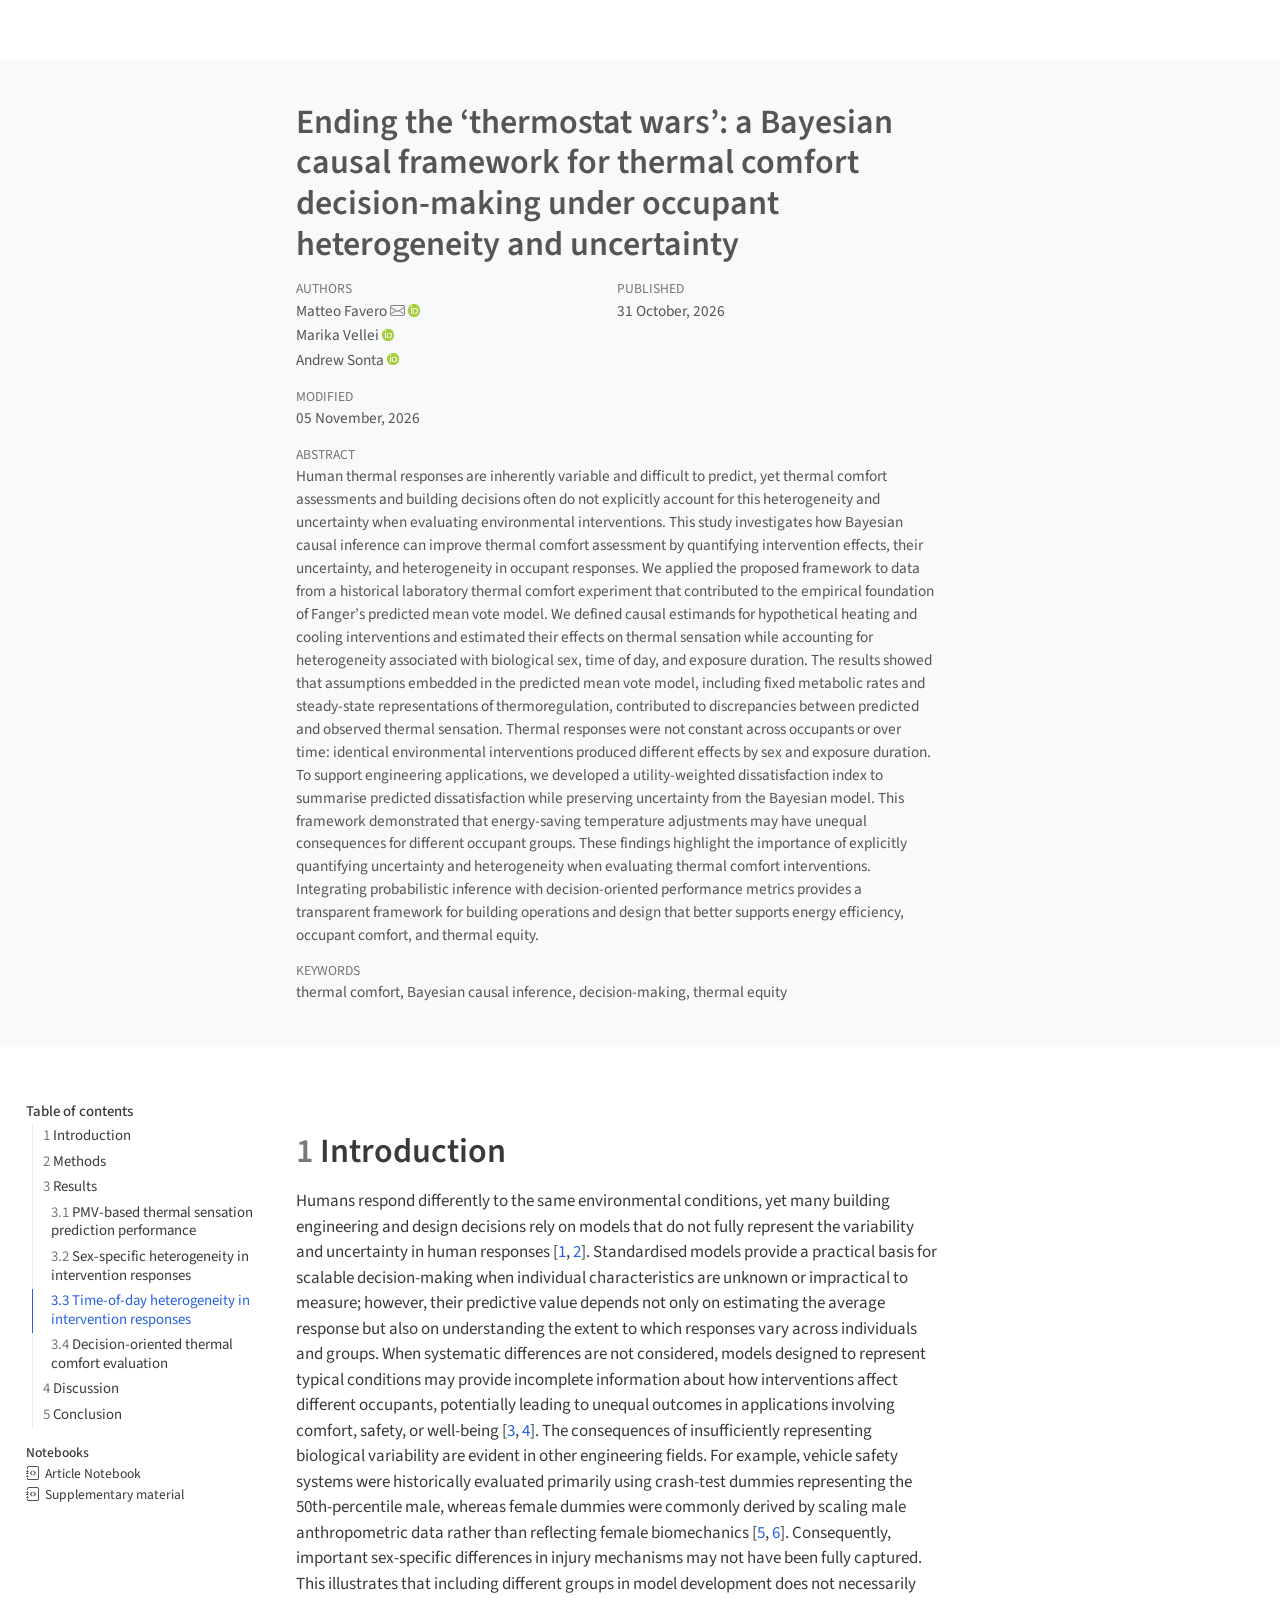
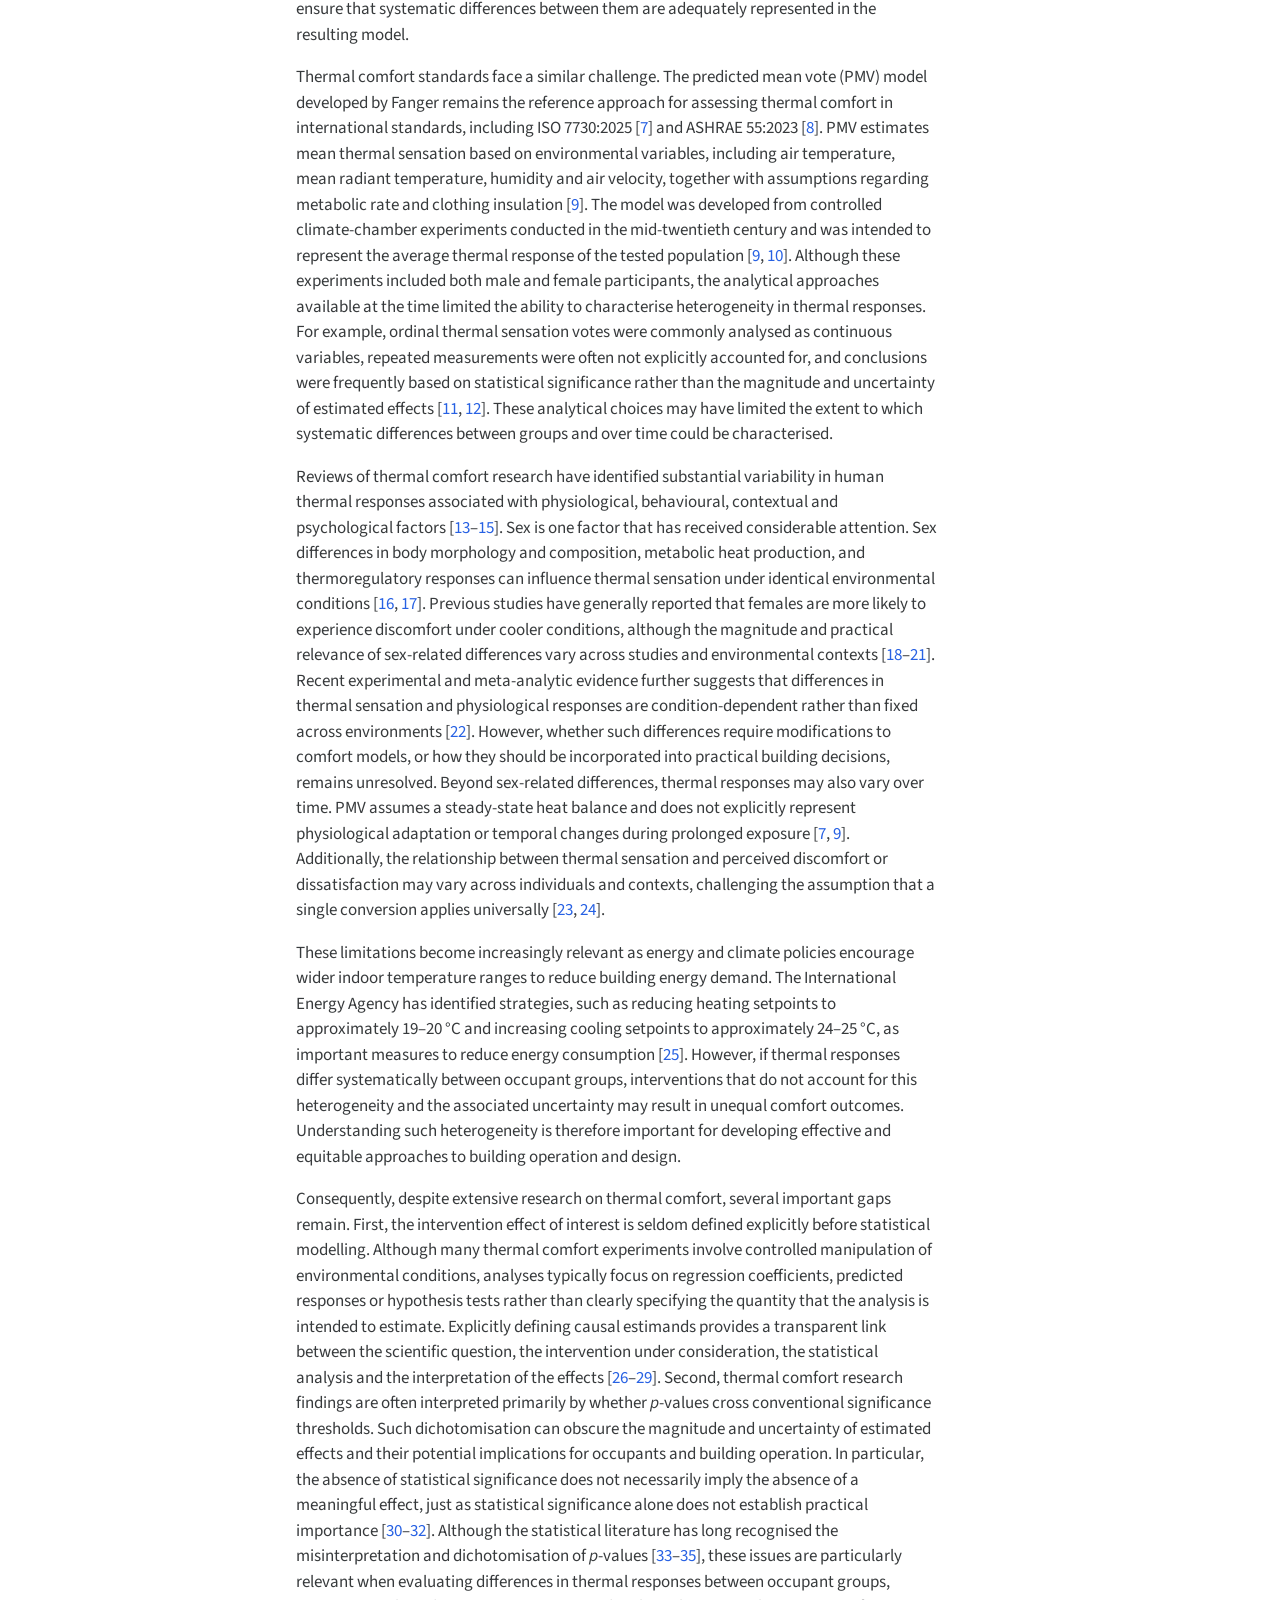
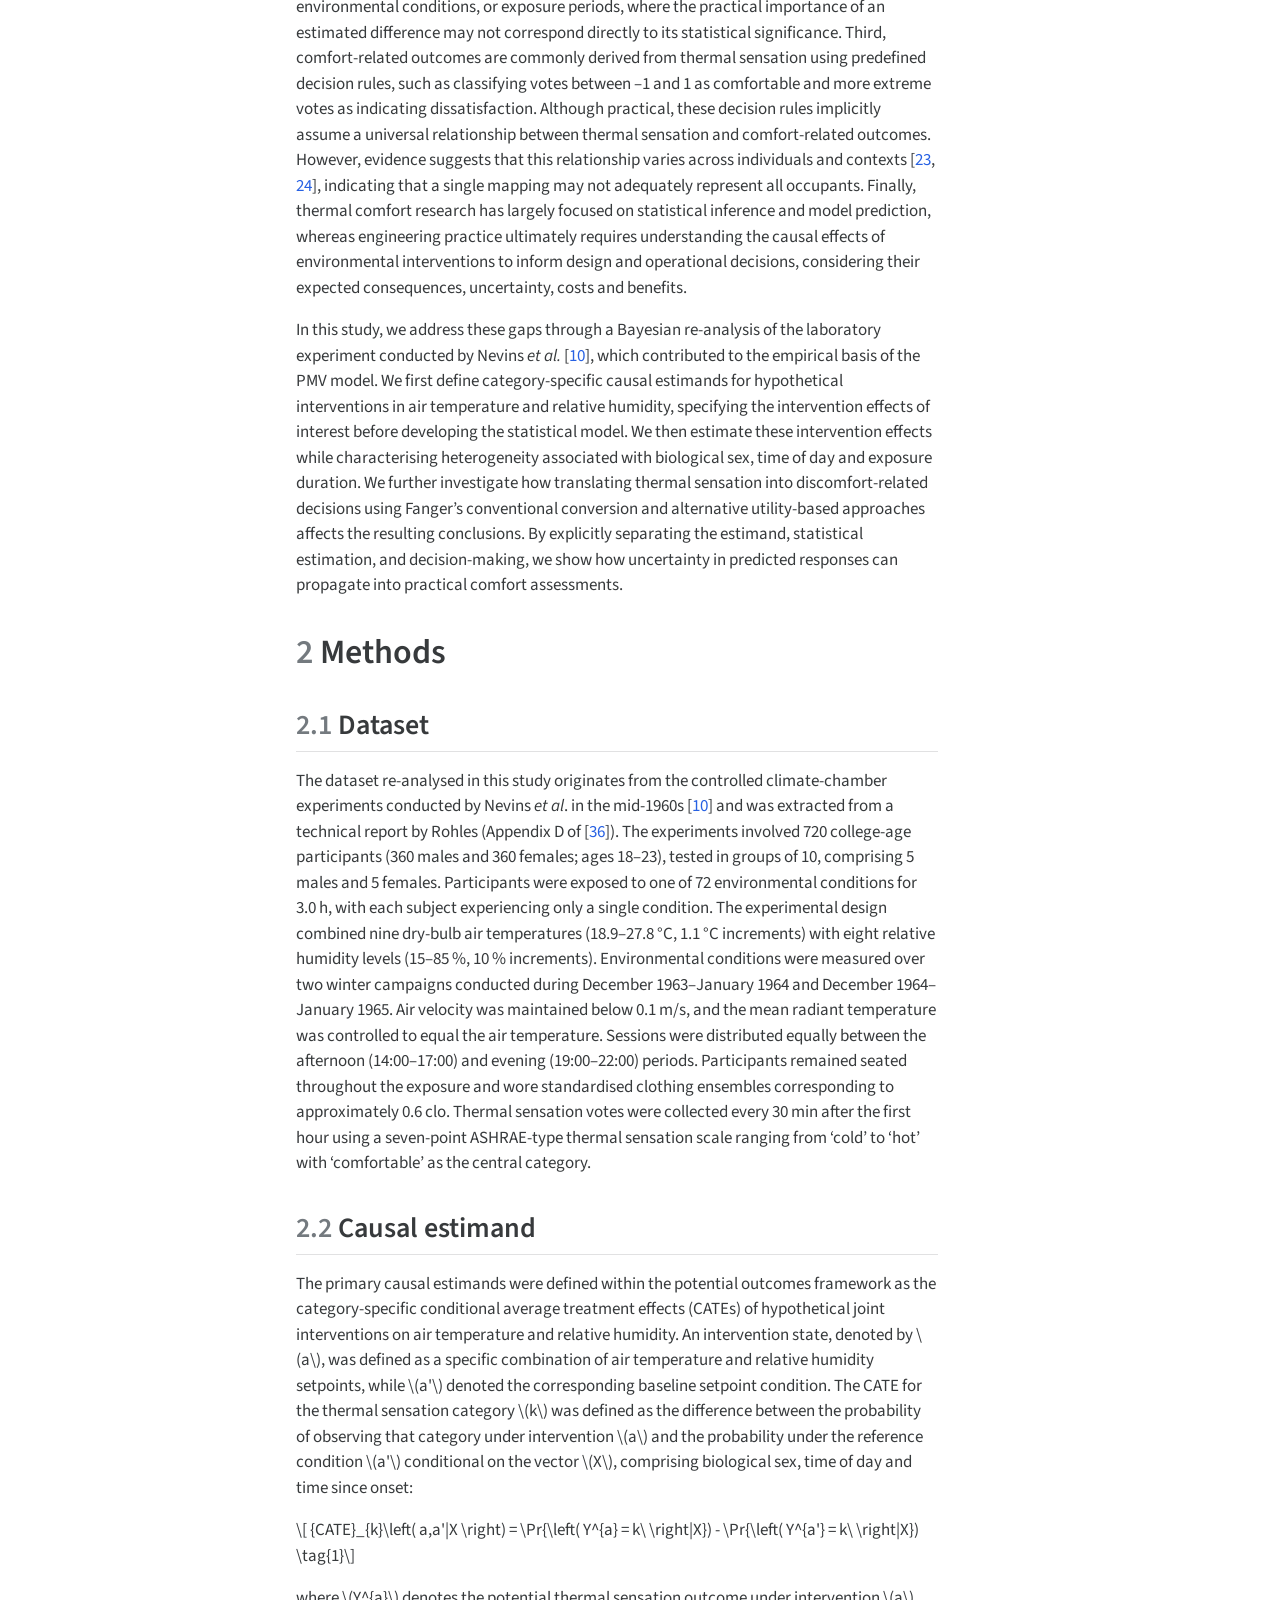
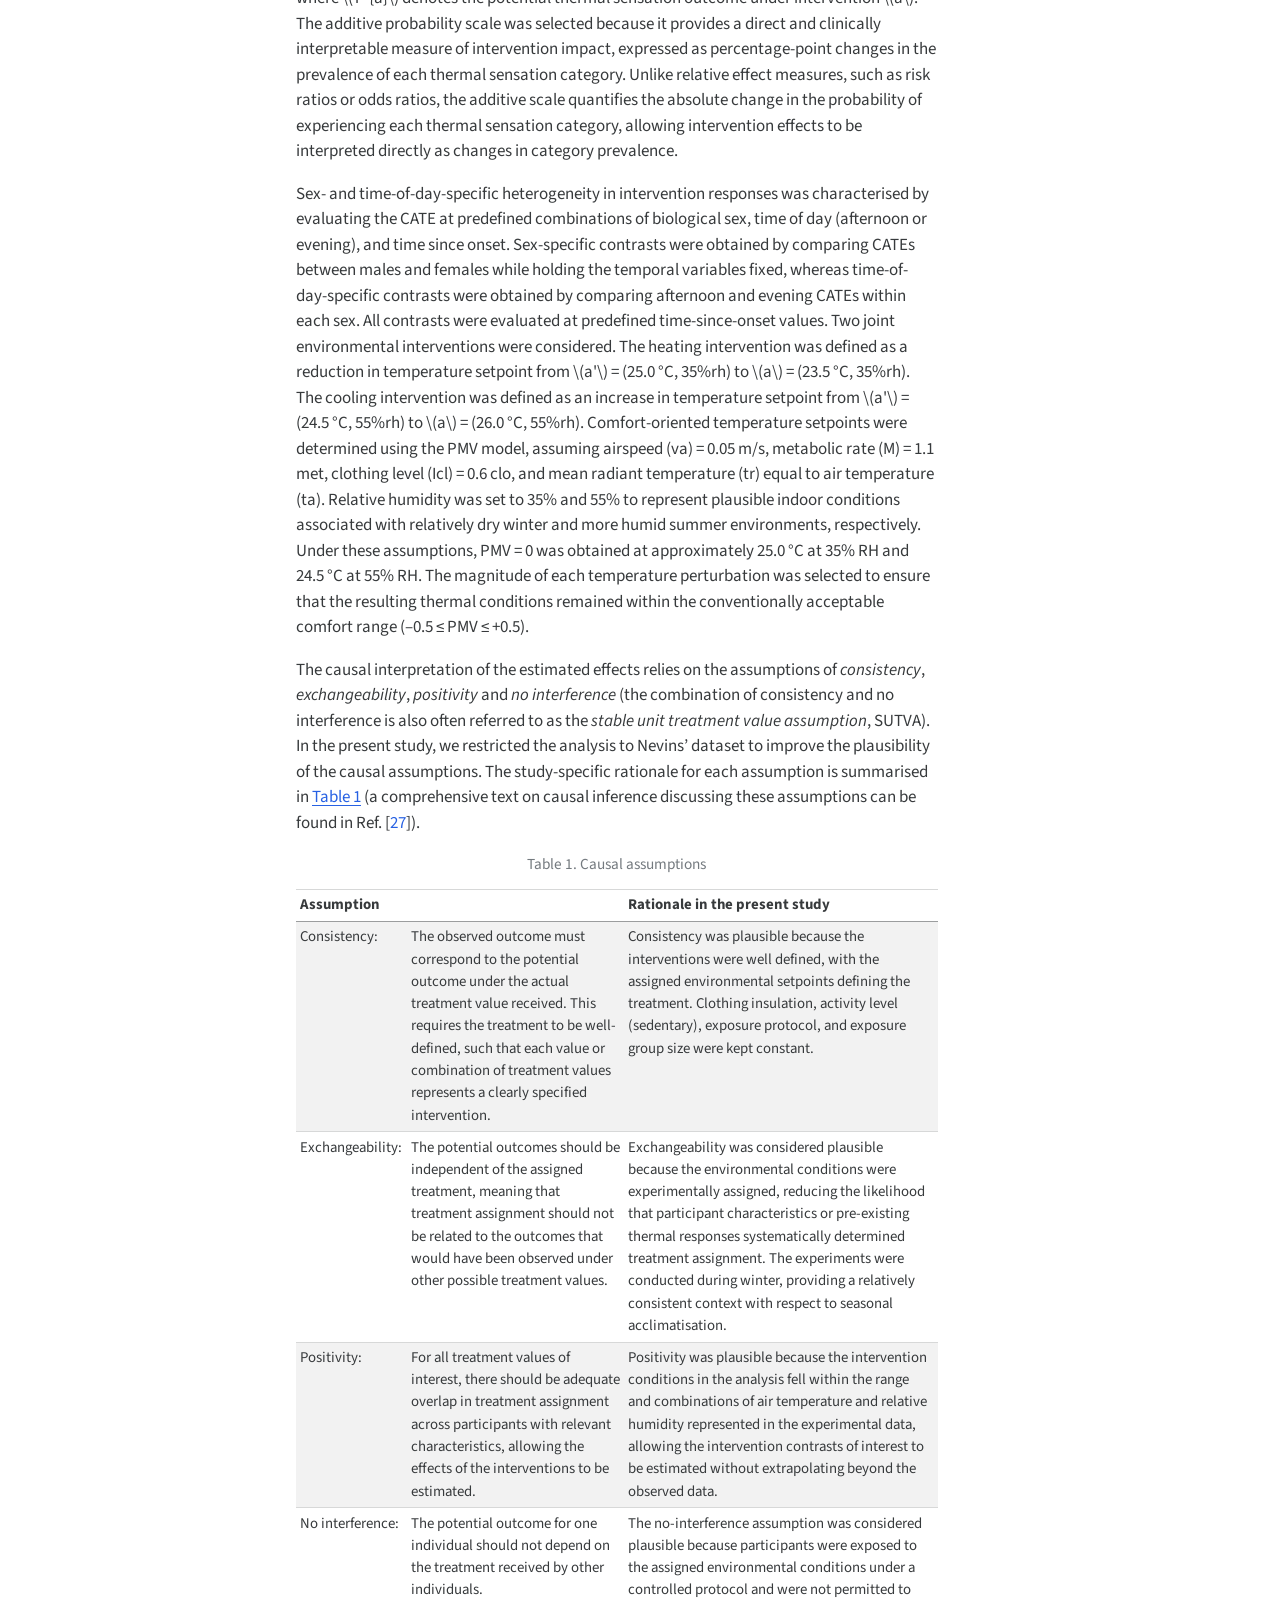
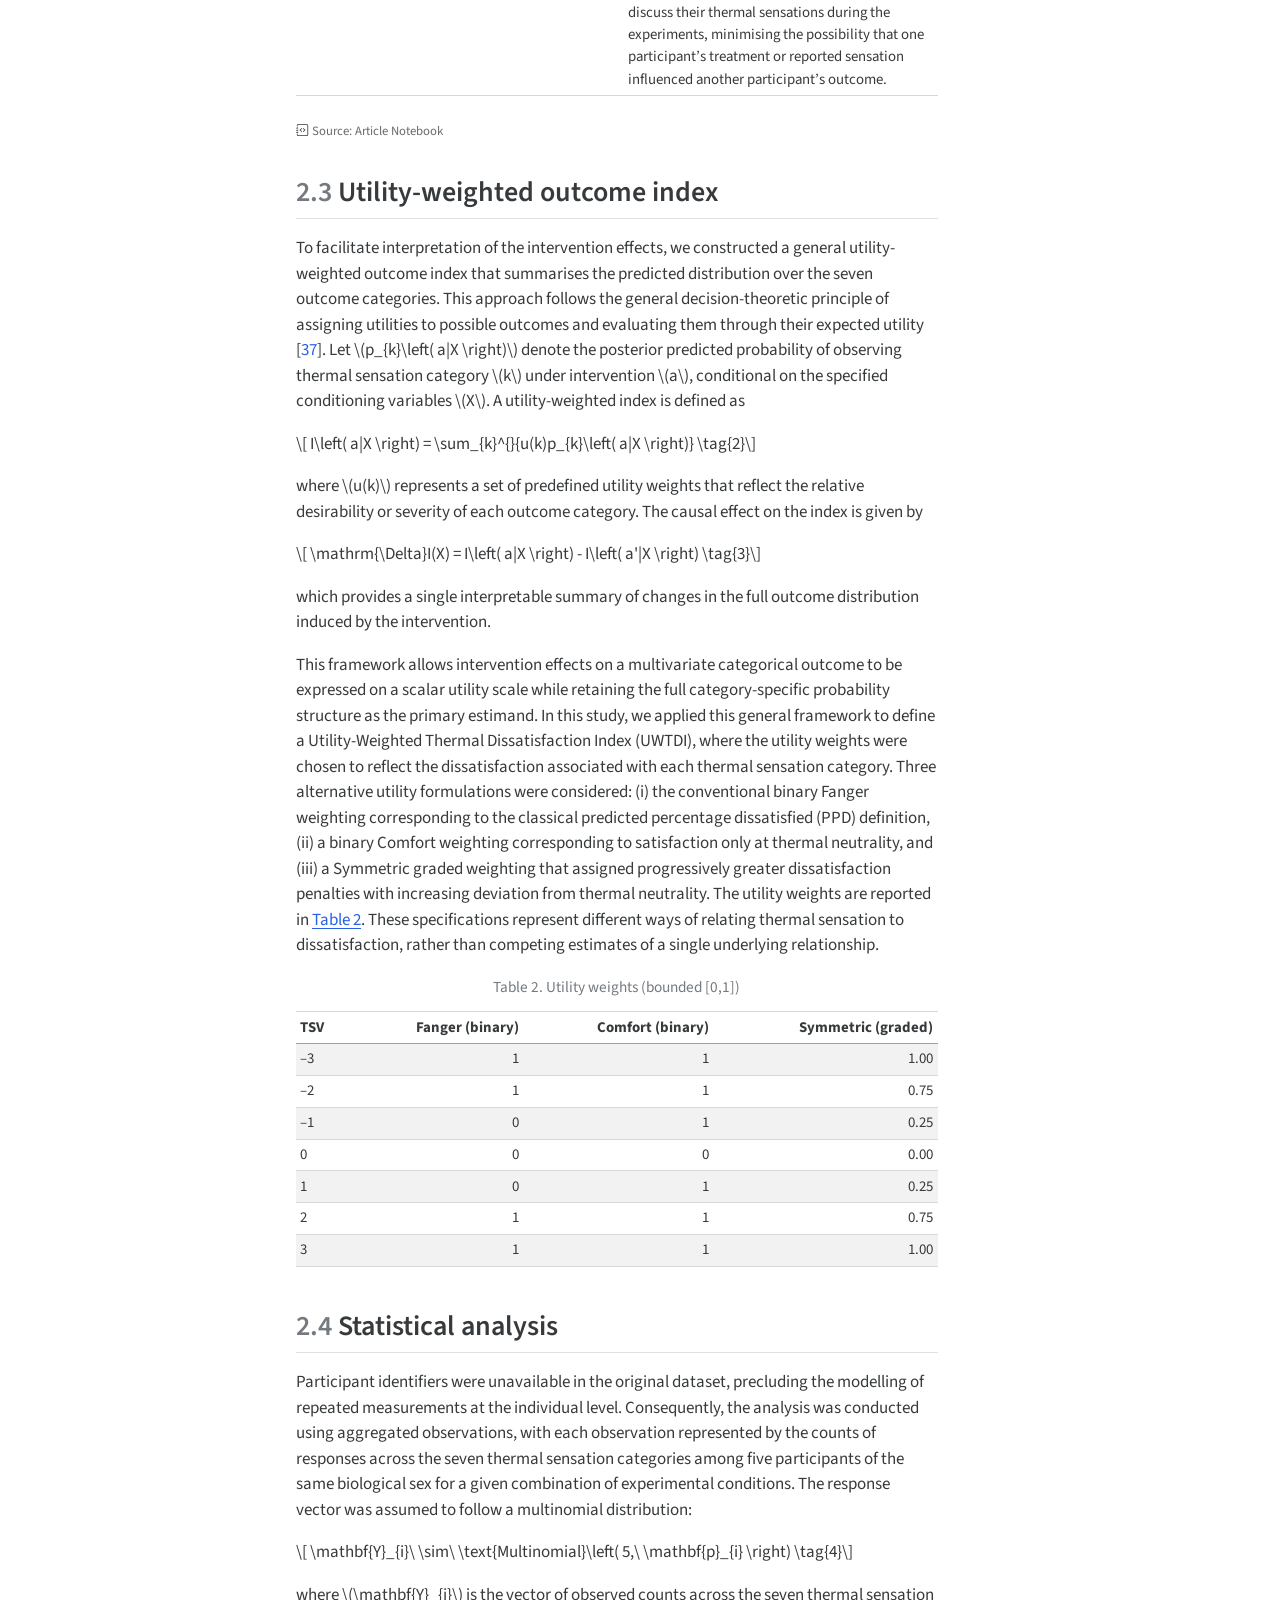
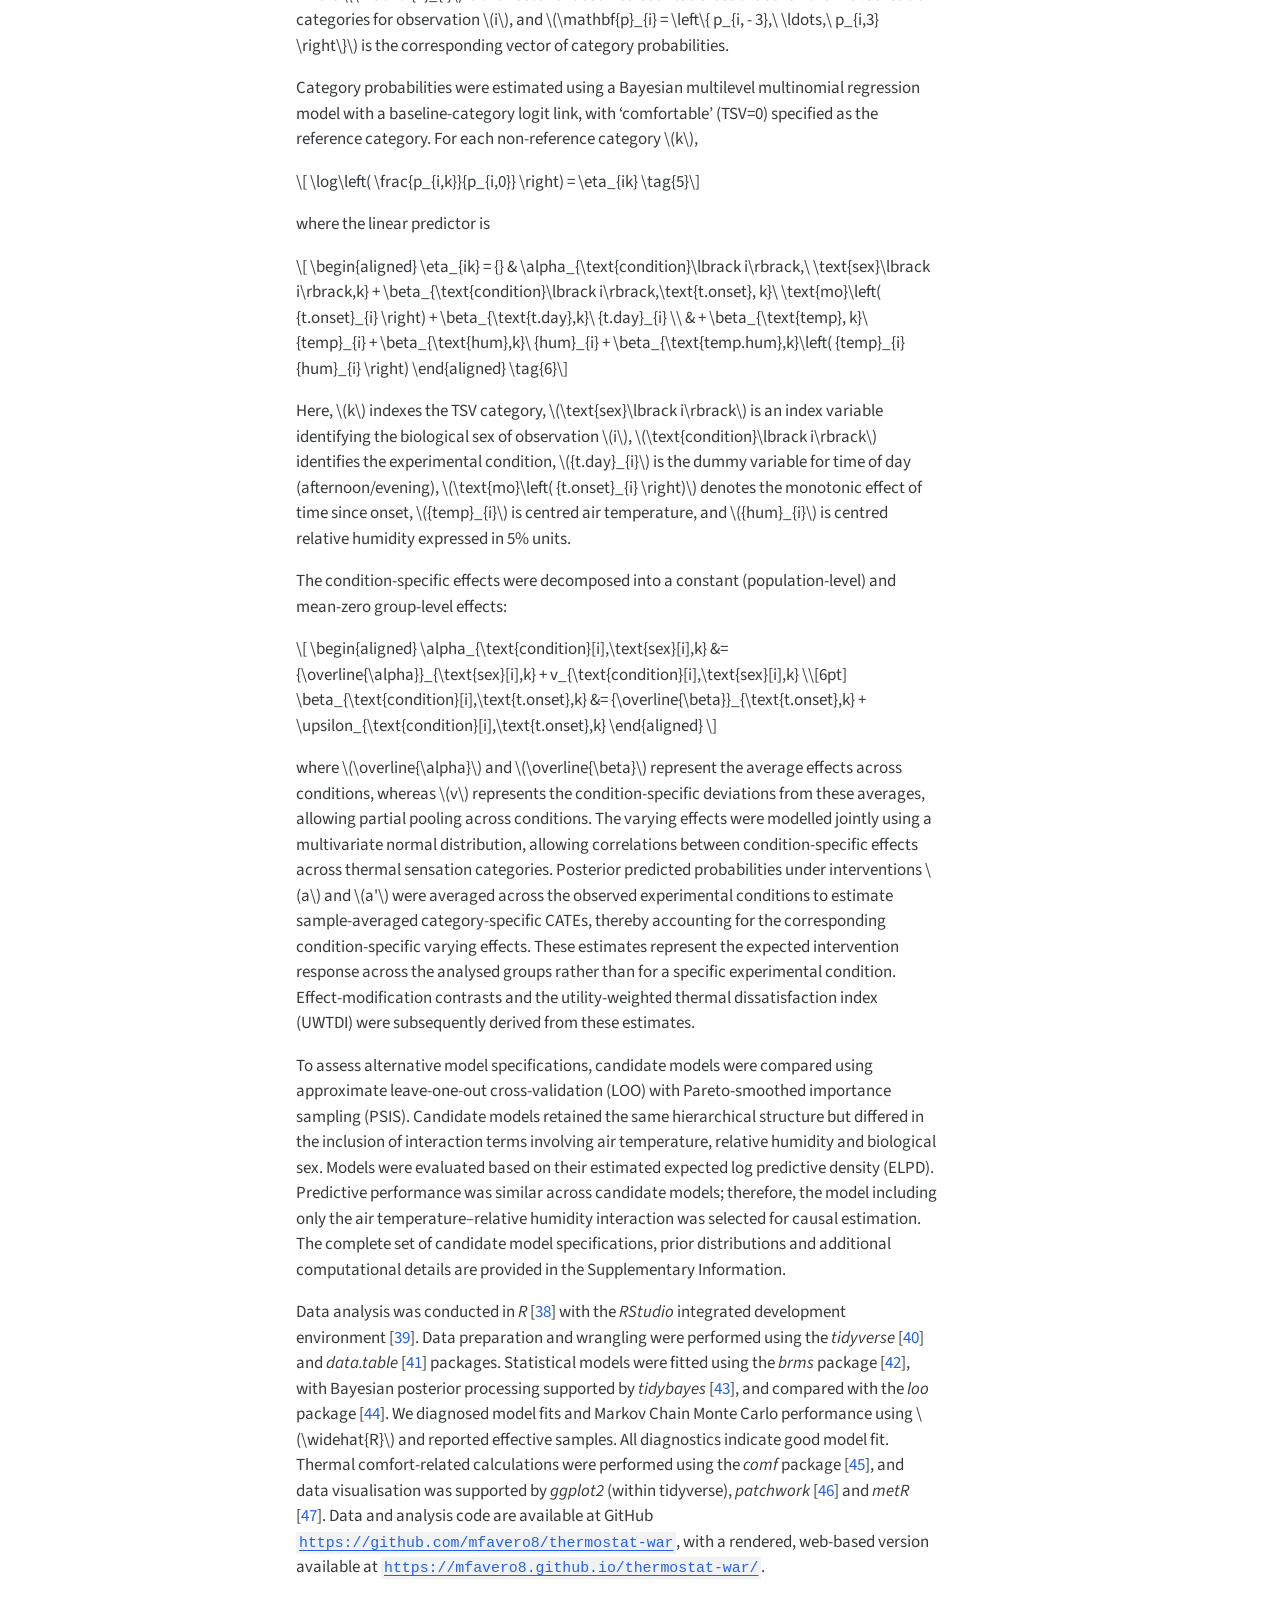
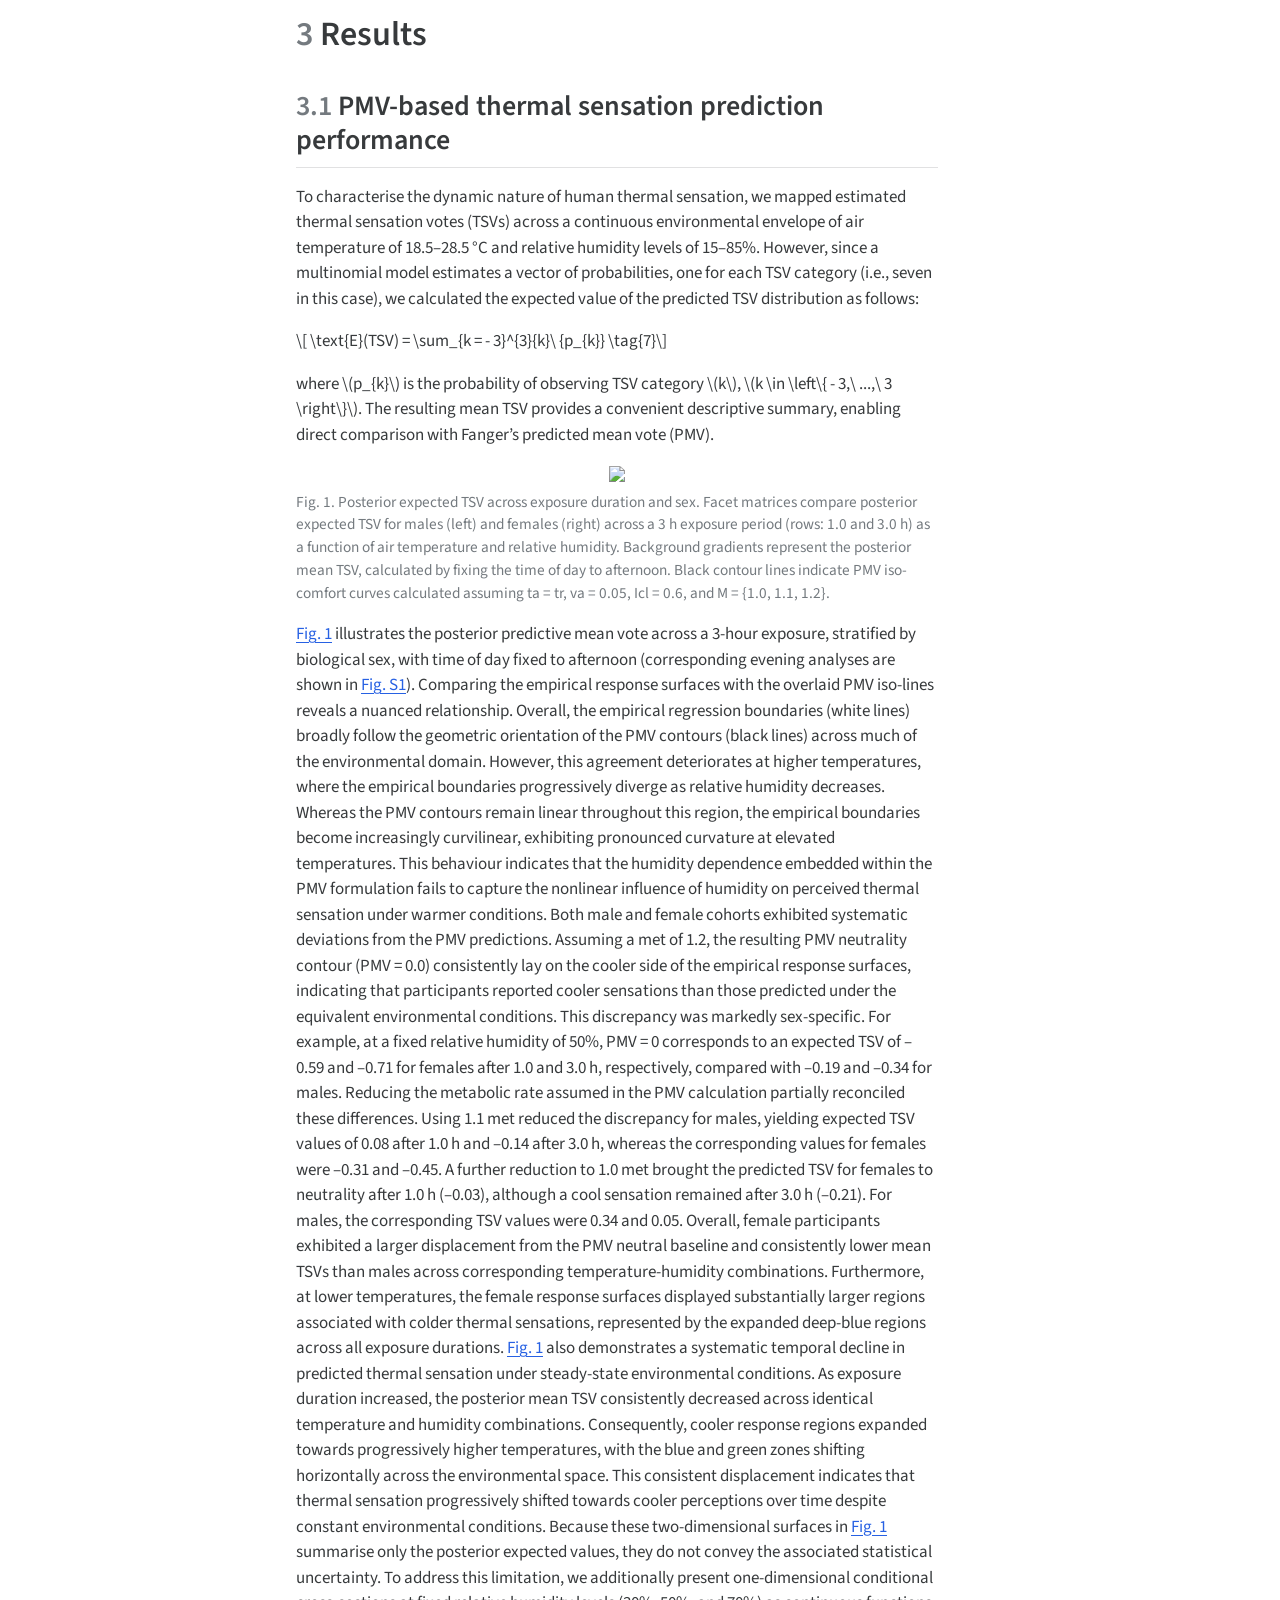
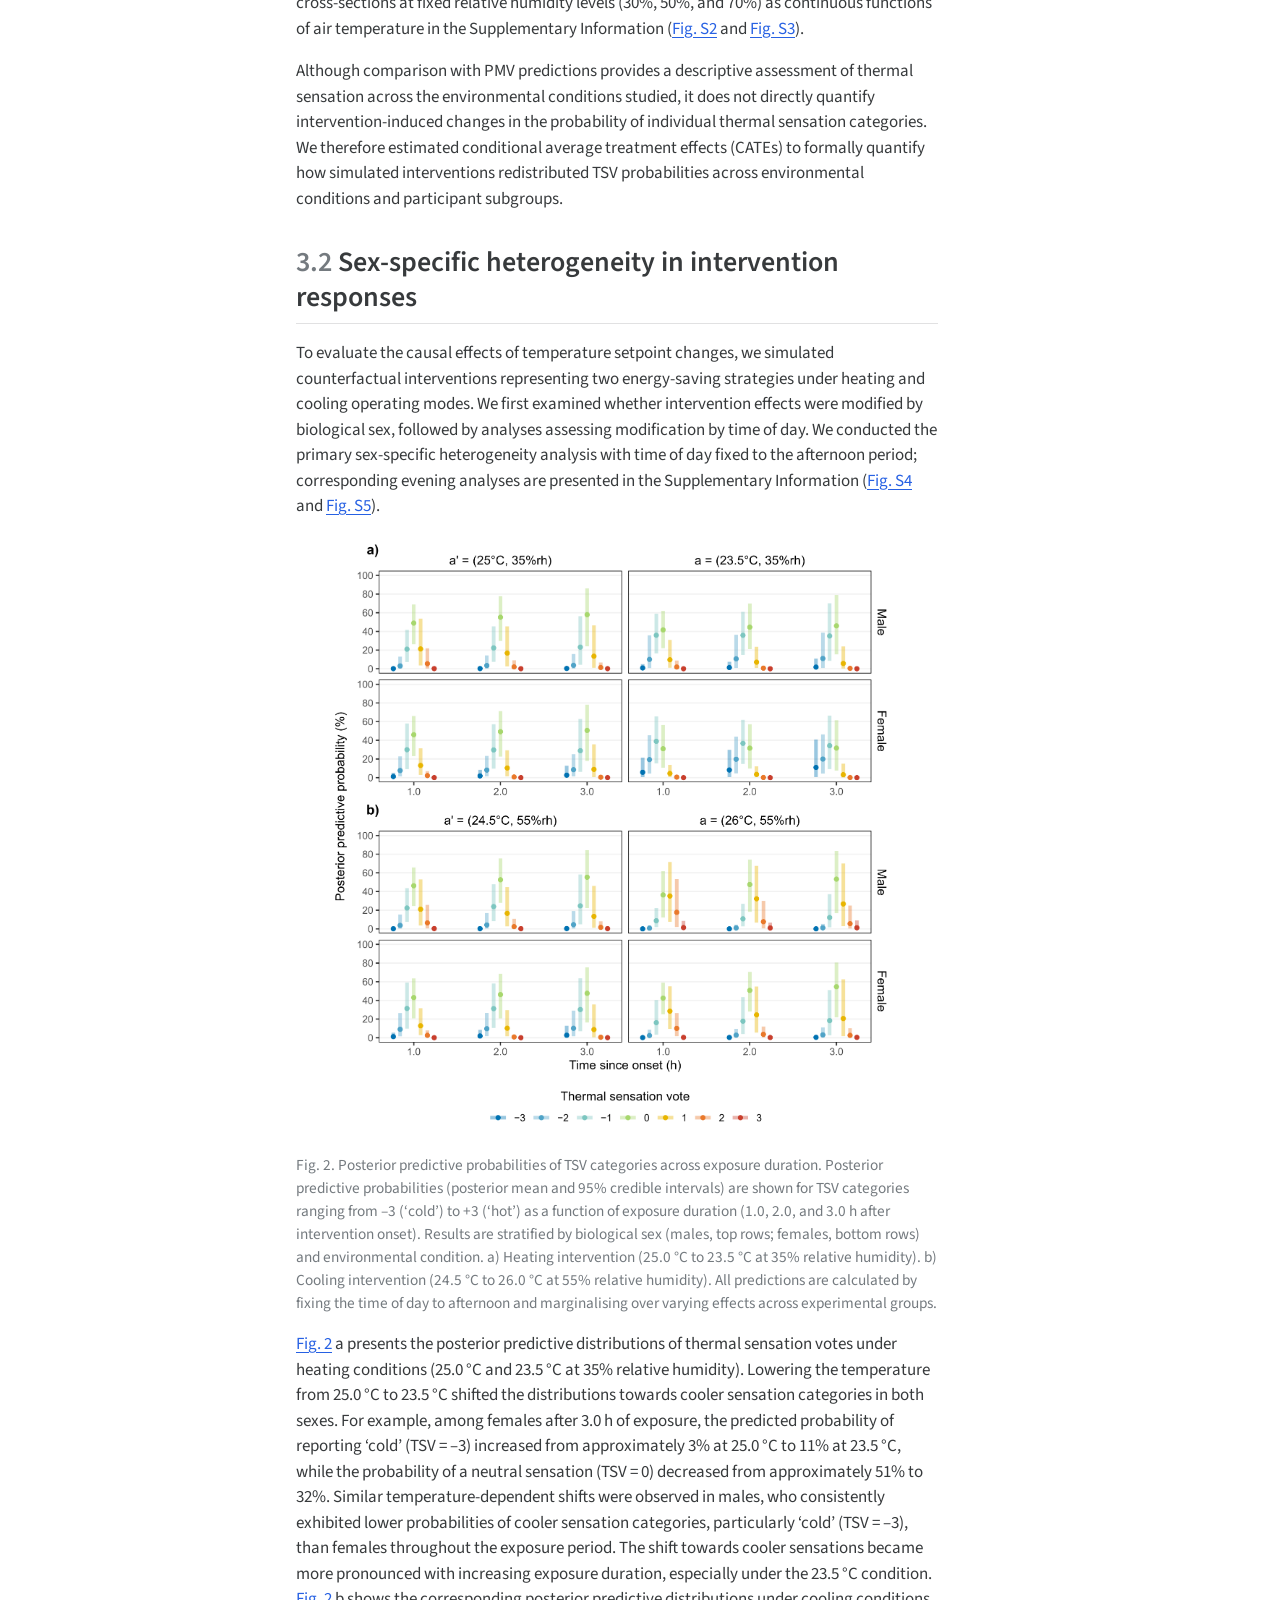
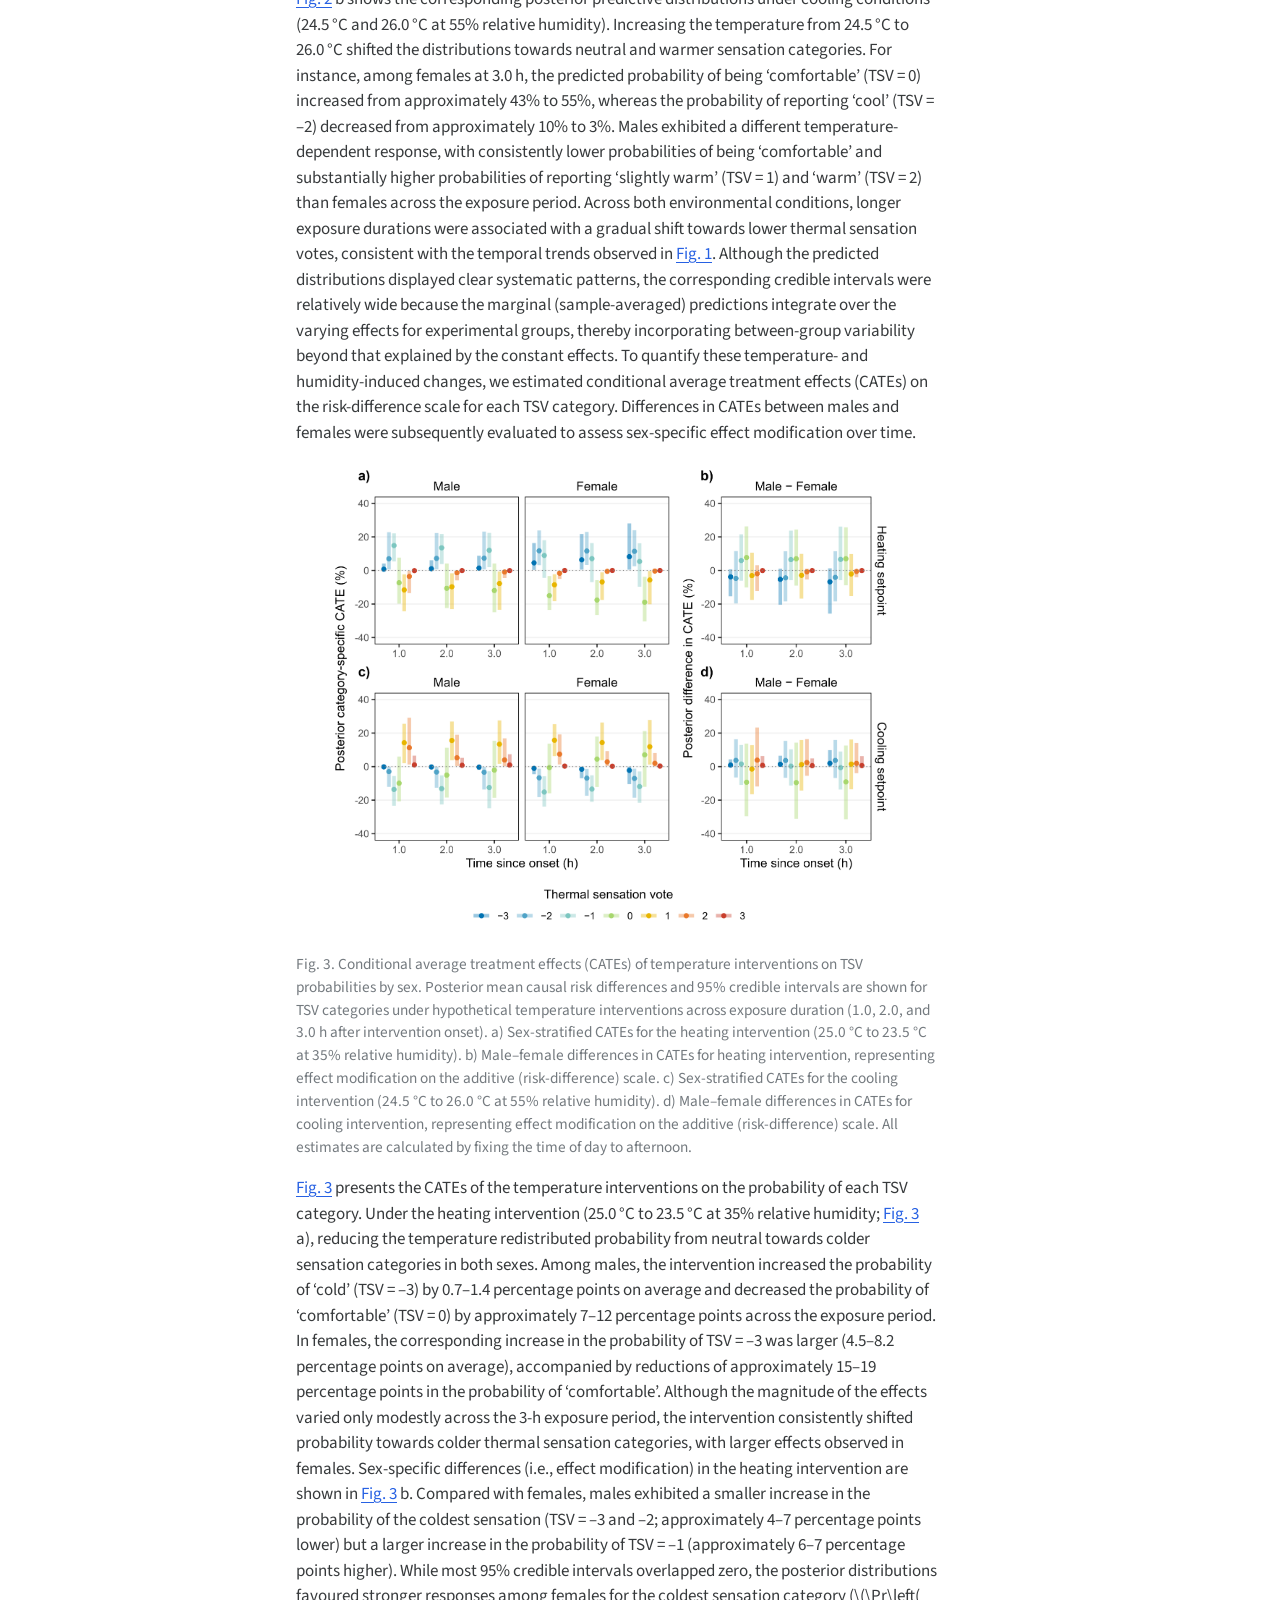
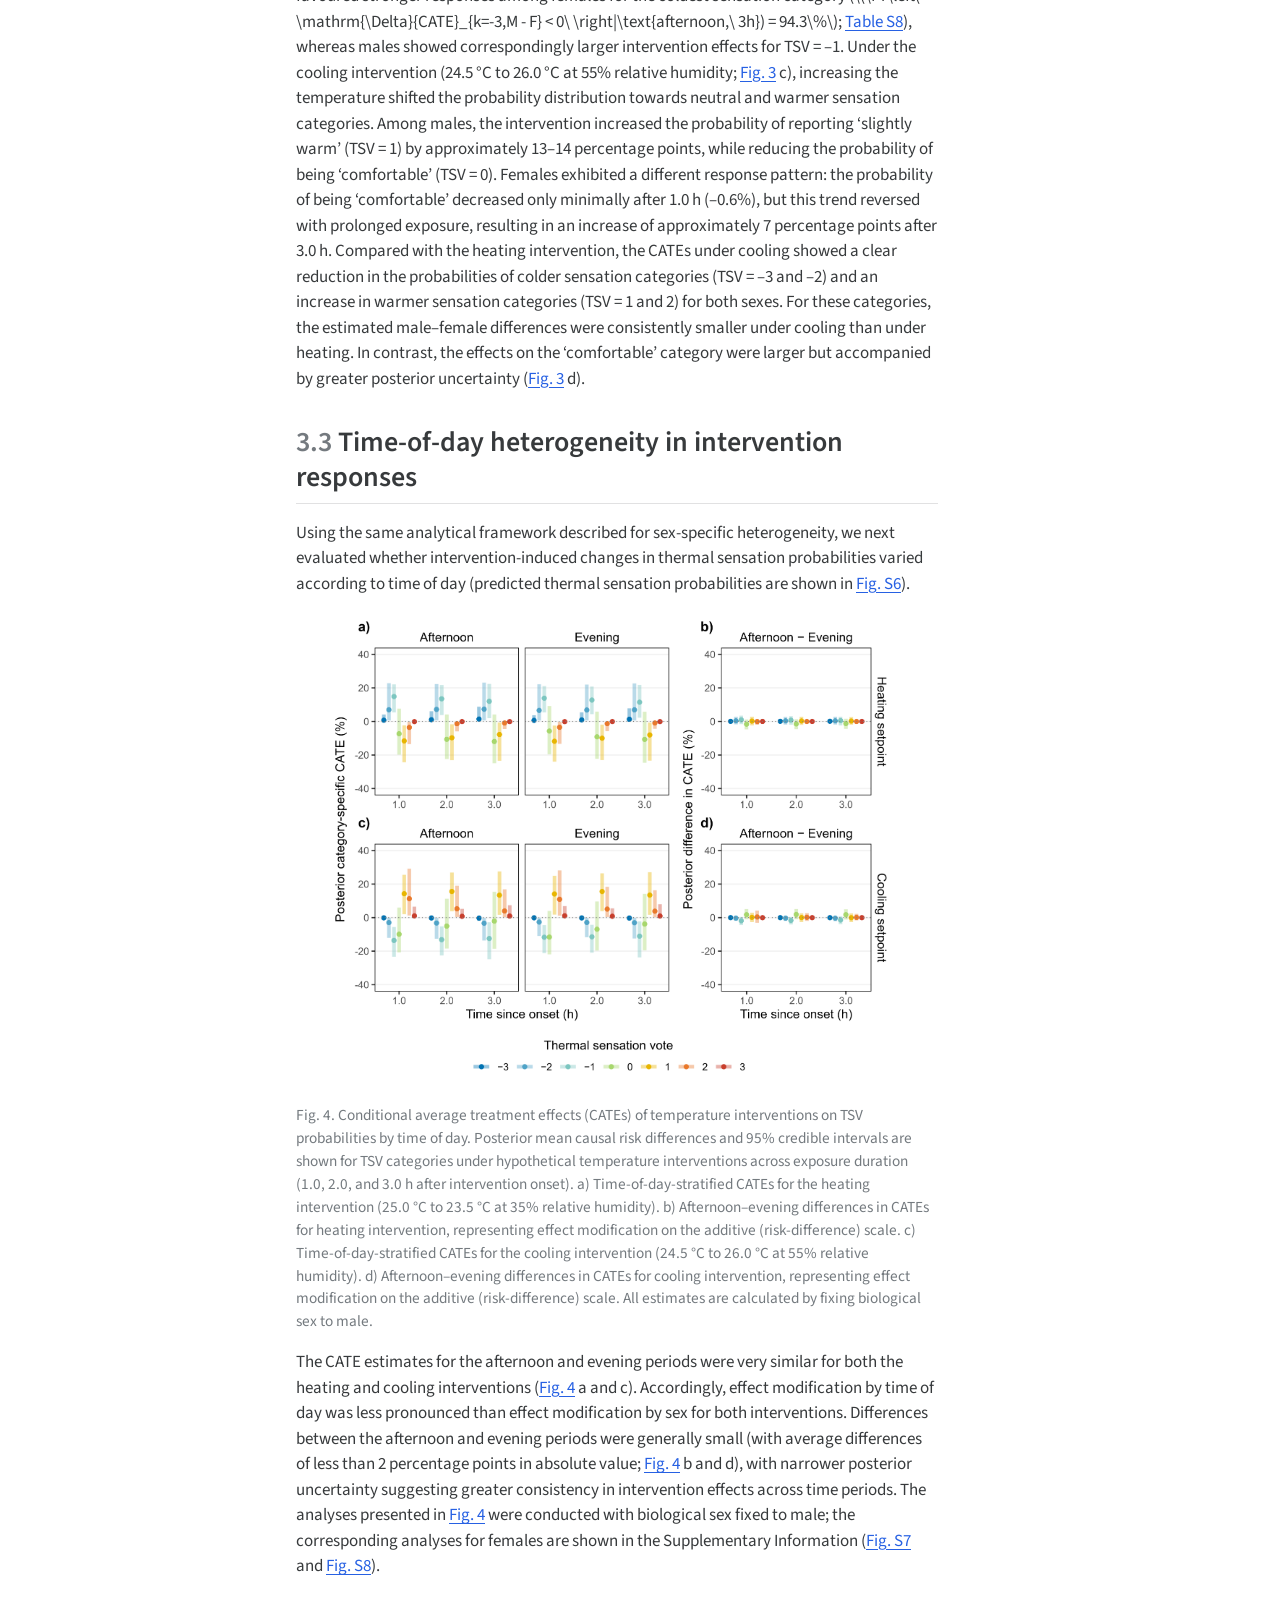
==== commit 2b077bc4: "Update project structure" ====
--- a/docs/index.html
+++ b/docs/index.html
@@ -194,7 +194,7 @@
                 <div>
             <div class="quarto-title-meta-heading">Modified</div>
             <div class="quarto-title-meta-contents">
-              <p class="date-modified">04 November, 2026</p>
+              <p class="date-modified">05 November, 2026</p>
             </div>
           </div>
                 
@@ -433,7 +433,7 @@
 \]</span></p>
 <p>where <span class="math inline">\(\overline{\alpha}\)</span> and <span class="math inline">\(\overline{\beta}\)</span> represent the average effects across conditions, whereas <span class="math inline">\(v\)</span> represents the condition-specific deviations from these averages, allowing partial pooling across conditions. The varying effects were modelled jointly using a multivariate normal distribution, allowing correlations between condition-specific effects across thermal sensation categories. Posterior predicted probabilities under interventions <span class="math inline">\(a\)</span> and <span class="math inline">\(a'\)</span> were averaged across the observed experimental conditions to estimate sample-averaged category-specific CATEs, thereby accounting for the corresponding condition-specific varying effects. These estimates represent the expected intervention response across the analysed groups rather than for a specific experimental condition. Effect-modification contrasts and the utility-weighted thermal dissatisfaction index (UWTDI) were subsequently derived from these estimates.</p>
 <p>To assess alternative model specifications, candidate models were compared using approximate leave-one-out cross-validation (LOO) with Pareto-smoothed importance sampling (PSIS). Candidate models retained the same hierarchical structure but differed in the inclusion of interaction terms involving air temperature, relative humidity and biological sex. Models were evaluated based on their estimated expected log predictive density (ELPD). Predictive performance was similar across candidate models; therefore, the model including only the air temperature–relative humidity interaction was selected for causal estimation. The complete set of candidate model specifications, prior distributions and additional computational details are provided in the Supplementary Information.</p>
-<p>Data analysis was conducted in <em>R</em> <span class="citation" data-cites="rcoreteam2025">[<a href="#ref-rcoreteam2025" role="doc-biblioref">38</a>]</span> with the <em>RStudio</em> integrated development environment <span class="citation" data-cites="positsoftware2026">[<a href="#ref-positsoftware2026" role="doc-biblioref">39</a>]</span>. Data preparation and wrangling were performed using the <em>tidyverse</em> <span class="citation" data-cites="wickham2023">[<a href="#ref-wickham2023" role="doc-biblioref">40</a>]</span> and <em>data.table</em> <span class="citation" data-cites="barrett2026">[<a href="#ref-barrett2026" role="doc-biblioref">41</a>]</span> packages. Statistical models were fitted using the <em>brms</em> package <span class="citation" data-cites="bürkner2025">[<a href="#ref-b%C3%BCrkner2025" role="doc-biblioref">42</a>]</span>, with Bayesian posterior processing supported by <em>tidybayes</em> <span class="citation" data-cites="kay2024">[<a href="#ref-kay2024" role="doc-biblioref">43</a>]</span>, and compared with the <em>loo</em> package <span class="citation" data-cites="vehtari2026">[<a href="#ref-vehtari2026" role="doc-biblioref">44</a>]</span>. We diagnosed model fits and Markov Chain Monte Carlo performance using <span class="math inline">\(\widehat{R}\)</span> and reported effective samples. All diagnostics indicate good model fit. Thermal comfort-related calculations were performed using the <em>comf</em> package <span class="citation" data-cites="schweiker2024">[<a href="#ref-schweiker2024" role="doc-biblioref">45</a>]</span>, and data visualisation was supported by <em>ggplot2</em> (within tidyverse), <em>patchwork</em> <span class="citation" data-cites="pedersen2025">[<a href="#ref-pedersen2025" role="doc-biblioref">46</a>]</span> and <em>metR</em> <span class="citation" data-cites="campitelli2025">[<a href="#ref-campitelli2025" role="doc-biblioref">47</a>]</span>. Data and analysis code are available on: <a href="https://github.com"><code>https://github.com</code></a></p>
+<p>Data analysis was conducted in <em>R</em> <span class="citation" data-cites="rcoreteam2025">[<a href="#ref-rcoreteam2025" role="doc-biblioref">38</a>]</span> with the <em>RStudio</em> integrated development environment <span class="citation" data-cites="positsoftware2026">[<a href="#ref-positsoftware2026" role="doc-biblioref">39</a>]</span>. Data preparation and wrangling were performed using the <em>tidyverse</em> <span class="citation" data-cites="wickham2023">[<a href="#ref-wickham2023" role="doc-biblioref">40</a>]</span> and <em>data.table</em> <span class="citation" data-cites="barrett2026">[<a href="#ref-barrett2026" role="doc-biblioref">41</a>]</span> packages. Statistical models were fitted using the <em>brms</em> package <span class="citation" data-cites="bürkner2025">[<a href="#ref-b%C3%BCrkner2025" role="doc-biblioref">42</a>]</span>, with Bayesian posterior processing supported by <em>tidybayes</em> <span class="citation" data-cites="kay2024">[<a href="#ref-kay2024" role="doc-biblioref">43</a>]</span>, and compared with the <em>loo</em> package <span class="citation" data-cites="vehtari2026">[<a href="#ref-vehtari2026" role="doc-biblioref">44</a>]</span>. We diagnosed model fits and Markov Chain Monte Carlo performance using <span class="math inline">\(\widehat{R}\)</span> and reported effective samples. All diagnostics indicate good model fit. Thermal comfort-related calculations were performed using the <em>comf</em> package <span class="citation" data-cites="schweiker2024">[<a href="#ref-schweiker2024" role="doc-biblioref">45</a>]</span>, and data visualisation was supported by <em>ggplot2</em> (within tidyverse), <em>patchwork</em> <span class="citation" data-cites="pedersen2025">[<a href="#ref-pedersen2025" role="doc-biblioref">46</a>]</span> and <em>metR</em> <span class="citation" data-cites="campitelli2025">[<a href="#ref-campitelli2025" role="doc-biblioref">47</a>]</span>. Data and analysis code are available at GitHub <a href="https://github.com/mfavero8/thermostat-war"><code>https://github.com/mfavero8/thermostat-war</code></a>, with a rendered, web-based version available at <a href="https://mfavero8.github.io/thermostat-war/"><code>https://mfavero8.github.io/thermostat-war/</code></a>.</p>
 </section></section><section id="results" class="level1" data-number="3"><h1 data-number="3">
 <span class="header-section-number">3</span> Results</h1>
 <section id="pmv-based-thermal-sensation-prediction-performance" class="level2" data-number="3.1"><h2 data-number="3.1" class="anchored" data-anchor-id="pmv-based-thermal-sensation-prediction-performance">
@@ -545,7 +545,7 @@
 </div>
 </div>
 </div>
-<p>Under the heating intervention, the posterior distributions shifted toward higher UWTDI values in both sexes, increasing the posterior probability of exceeding the 20% reference threshold. However, the magnitude of this shift differed substantially between females and males. In females, the posterior distributions of the intervention contrast (<span class="math inline">\(a - a'\)</span>) were concentrated almost entirely above zero, with mean increases in UWTDI of 14.6% after 1.0&nbsp;h and 19.2% after 3.0&nbsp;h (<a href="notebooks/supplementary-material-preview.html#tbl-supp-UWTDI-distribution-Fanger-heating-direction">Table S16</a>). Accordingly, the posterior probability that the intervention increased UWTDI, <span class="math inline">\(\Pr(\mathrm{\Delta}UWTDI &gt; 0\ | \text{ female, afternoon})\)</span>, exceeded 99.5% at all exposure durations (<a href="notebooks/supplementary-material-preview.html#tbl-supp-UWTDI-distribution-Fanger-heating-direction">Table S16</a>). Males exhibited the same overall pattern but with markedly smaller increases. The posterior means of the intervention contrast were 4.4% after 1.0&nbsp;h and 7.7% after 3.0&nbsp;h (<a href="notebooks/supplementary-material-preview.html#tbl-supp-UWTDI-distribution-Fanger-heating-direction">Table S16</a>), with the corresponding posterior probability of an increase in UWTDI, <span class="math inline">\(\Pr(\mathrm{\Delta}UWTDI &gt; 0\ | \text{ male, afternoon})\)</span>, rising from 72.8% after 1.0&nbsp;h to 94.2% after 3.0&nbsp;h (<a href="notebooks/supplementary-material-preview.html#tbl-supp-UWTDI-distribution-Fanger-heating-direction">Table S16</a>). In contrast, the cooling intervention elicited distinct temporal responses in females and males. In females, the posterior distribution of the intervention contrast (<span class="math inline">\(a - a'\)</span>) assigned substantial probability to both positive and negative values after 1.0&nbsp;h, indicating considerable uncertainty regarding the direction of the intervention effect at this early time point. By 2.0 and 3.0&nbsp;h, the posterior mass progressively shifted below zero, providing increasing evidence that the cooling intervention reduced UWTDI. This temporal pattern was reflected in the posterior probability of the intervention reducing UWTDI, <span class="math inline">\(\Pr(\mathrm{\Delta}UWTDI &lt; 0\\ | \text{ female, afternoon})\)</span>, which increased from 47.5% after 1.0&nbsp;h to 92.5% after 3.0&nbsp;h (<a href="notebooks/supplementary-material-preview.html#tbl-supp-UWTDI-distribution-Fanger-cooling-direction">Table S18</a>). In males, the response followed the opposite trajectory. After 1.0&nbsp;h, the posterior distribution of the intervention contrast was concentrated almost entirely above zero, with a mean increase in UWTDI of 9.2% and a 90.2% posterior probability that the intervention increased UWTDI (<span class="math inline">\(\Pr(\mathrm{\Delta}UWTDI &gt; 0\ | \text{ male, afternoon}\)</span>, <a href="notebooks/supplementary-material-preview.html#tbl-supp-UWTDI-distribution-Fanger-cooling-direction">Table S18</a>). With longer exposure, however, the posterior distribution shifted toward zero, indicating increasing uncertainty regarding the direction of the intervention effect. By 3.0&nbsp;h, the posterior probability that the intervention increased UWTDI had declined to 55.5% (<a href="notebooks/supplementary-material-preview.html#tbl-supp-UWTDI-distribution-Fanger-cooling-direction">Table S18</a>), suggesting limited evidence for a directional effect.</p>
+<p>Under the heating intervention, the posterior distributions shifted toward higher UWTDI values in both sexes, increasing the posterior probability of exceeding the 20% reference threshold. However, the magnitude of this shift differed substantially between females and males. In females, the posterior distributions of the intervention contrast (<span class="math inline">\(a - a'\)</span>) were concentrated almost entirely above zero, with mean increases in UWTDI of 14.6% after 1.0&nbsp;h and 19.2% after 3.0&nbsp;h (<a href="notebooks/supplementary-material-preview.html#tbl-supp-UWTDI-distribution-Fanger-heating-direction">Table S16</a>). Accordingly, the posterior probability that the intervention increased UWTDI, <span class="math inline">\(\Pr(\mathrm{\Delta}UWTDI &gt; 0\ | \text{ female, afternoon})\)</span>, exceeded 99.5% at all exposure durations (<a href="notebooks/supplementary-material-preview.html#tbl-supp-UWTDI-distribution-Fanger-heating-direction">Table S16</a>). Males exhibited the same overall pattern but with markedly smaller increases. The posterior means of the intervention contrast were 4.4% after 1.0&nbsp;h and 7.7% after 3.0&nbsp;h (<a href="notebooks/supplementary-material-preview.html#tbl-supp-UWTDI-distribution-Fanger-heating-direction">Table S16</a>), with the corresponding posterior probability of an increase in UWTDI, <span class="math inline">\(\Pr(\mathrm{\Delta}UWTDI &gt; 0\ | \text{ male, afternoon})\)</span>, rising from 72.8% after 1.0&nbsp;h to 94.2% after 3.0&nbsp;h (<a href="notebooks/supplementary-material-preview.html#tbl-supp-UWTDI-distribution-Fanger-heating-direction">Table S16</a>). In contrast, the cooling intervention elicited distinct temporal responses in females and males. In females, the posterior distribution of the intervention contrast (<span class="math inline">\(a - a'\)</span>) assigned substantial probability to both positive and negative values after 1.0&nbsp;h, indicating considerable uncertainty regarding the direction of the intervention effect at this early time point. By 2.0 and 3.0&nbsp;h, the posterior mass progressively shifted below zero, providing increasing evidence that the cooling intervention reduced UWTDI. This temporal pattern was reflected in the posterior probability of the intervention reducing UWTDI, <span class="math inline">\(\Pr(\mathrm{\Delta}UWTDI &lt; 0\ | \text{ female, afternoon})\)</span>, which increased from 47.5% after 1.0&nbsp;h to 92.5% after 3.0&nbsp;h (<a href="notebooks/supplementary-material-preview.html#tbl-supp-UWTDI-distribution-Fanger-cooling-direction">Table S18</a>). In males, the response followed the opposite trajectory. After 1.0&nbsp;h, the posterior distribution of the intervention contrast was concentrated almost entirely above zero, with a mean increase in UWTDI of 9.2% and a 90.2% posterior probability that the intervention increased UWTDI (<span class="math inline">\(\Pr(\mathrm{\Delta}UWTDI &gt; 0\ | \text{male, afternoon}\)</span>, <a href="notebooks/supplementary-material-preview.html#tbl-supp-UWTDI-distribution-Fanger-cooling-direction">Table S18</a>). With longer exposure, however, the posterior distribution shifted toward zero, indicating increasing uncertainty regarding the direction of the intervention effect. By 3.0&nbsp;h, the posterior probability that the intervention increased UWTDI had declined to 55.5% (<a href="notebooks/supplementary-material-preview.html#tbl-supp-UWTDI-distribution-Fanger-cooling-direction">Table S18</a>), suggesting limited evidence for a directional effect.</p>
 </section></section><section id="discussion" class="level1" data-number="4"><h1 data-number="4">
 <span class="header-section-number">4</span> Discussion</h1>
 <p>We present a Bayesian causal re-analysis of the laboratory experiment conducted by Nevins <em>et al</em>. in the mid-1960s <span class="citation" data-cites="nevins1966">[<a href="#ref-nevins1966" role="doc-biblioref">10</a>]</span>, which formed part of the empirical basis for the development of the PMV/PPD model <span class="citation" data-cites="fanger1970">[<a href="#ref-fanger1970" role="doc-biblioref">9</a>]</span>. Beyond providing an empirical benchmark for evaluating the PMV, the present study demonstrates how causal inference can be used to quantify the effects of environmental interventions on thermal sensation while explicitly characterising uncertainty. More importantly, it illustrates how probabilistic inference can be translated into decision-making through a utility-based dissatisfaction index. This distinction is important because statistical inference addresses what can be learned from data, whereas (engineering) decisions require selecting actions according to their expected consequences.</p>
